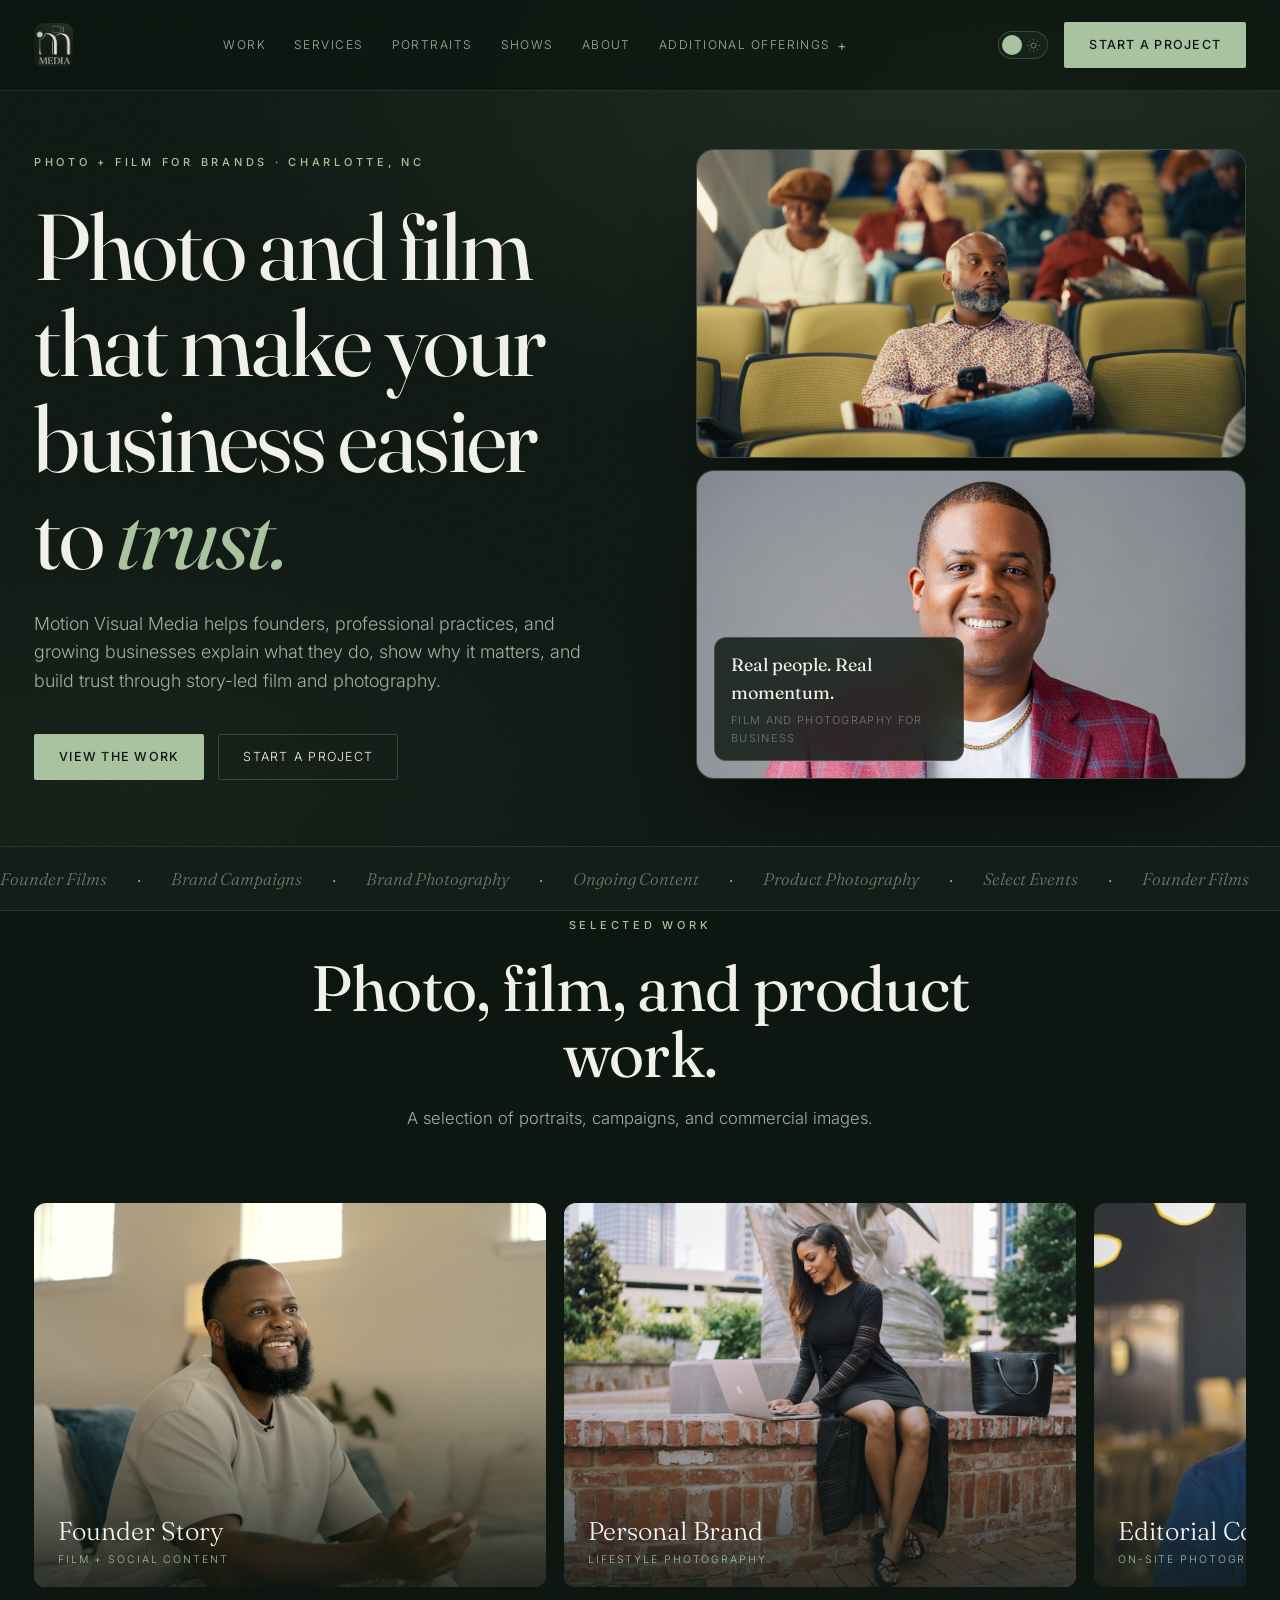
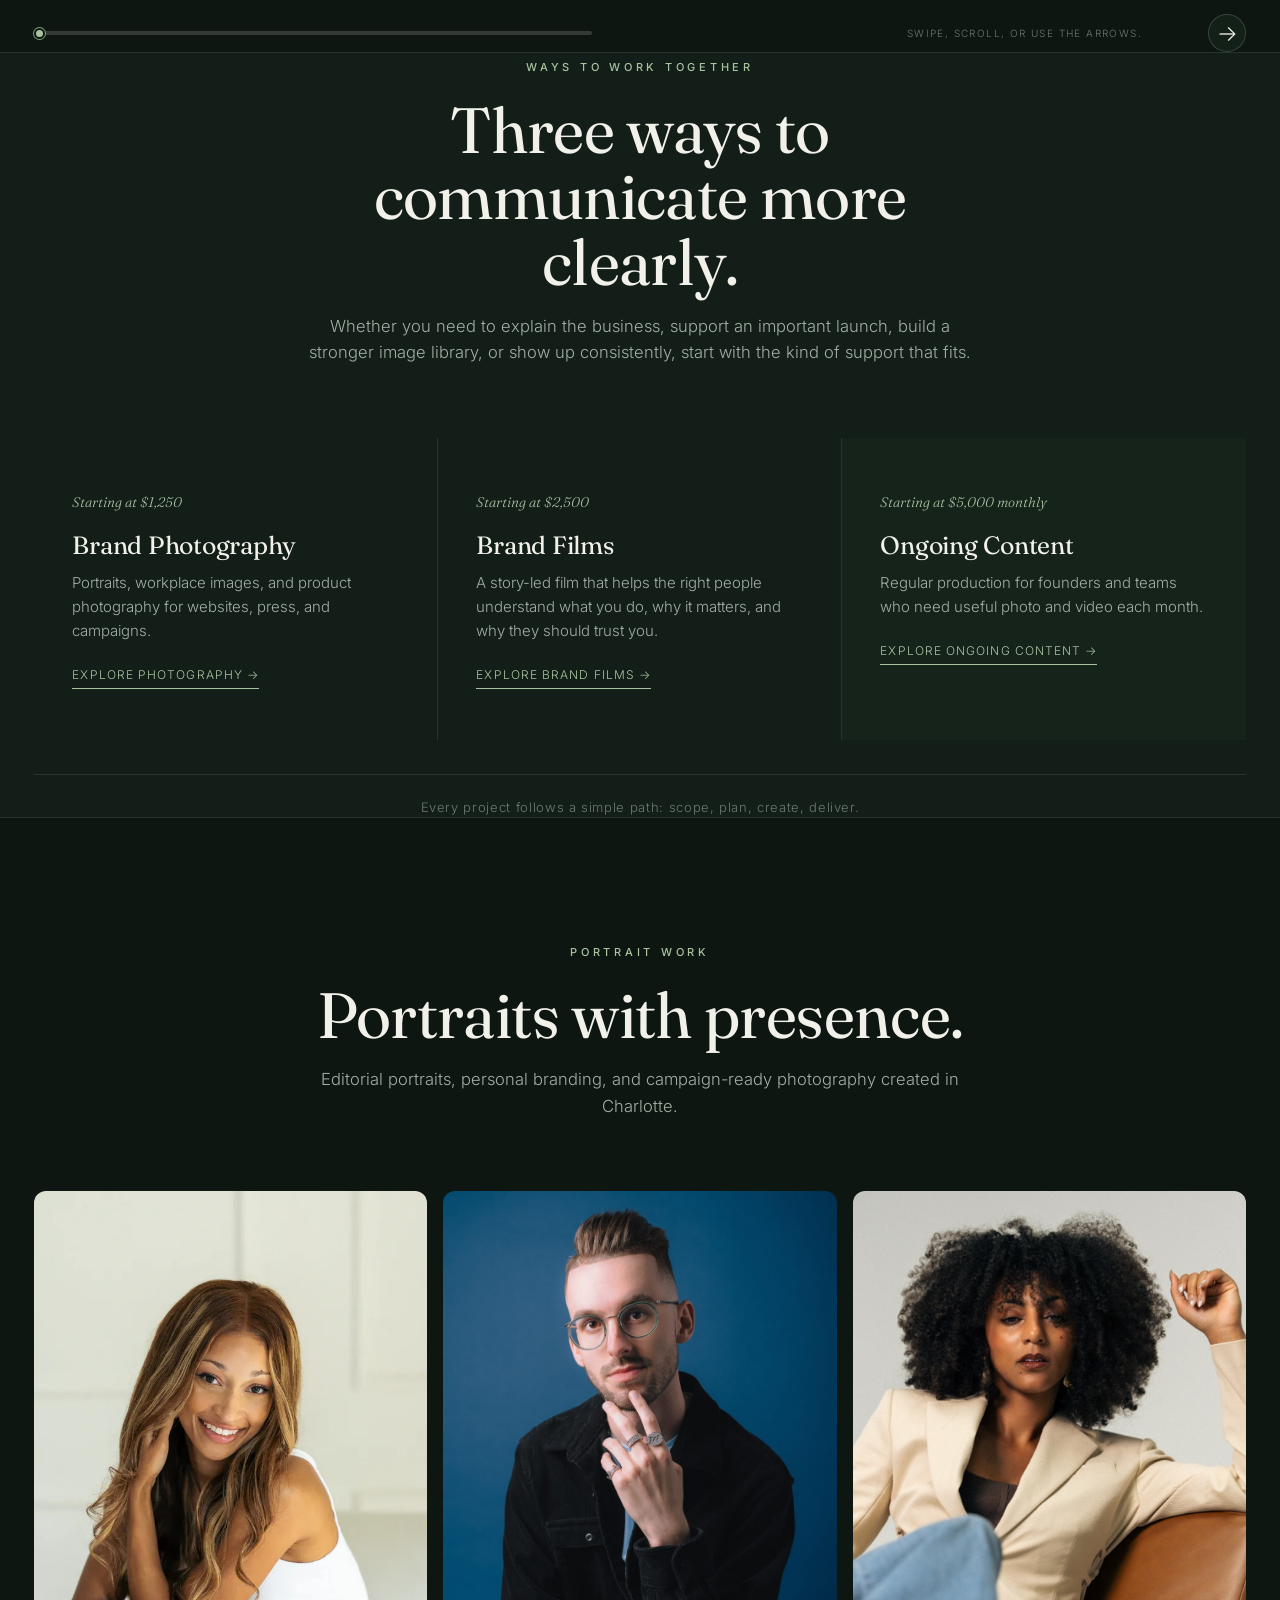
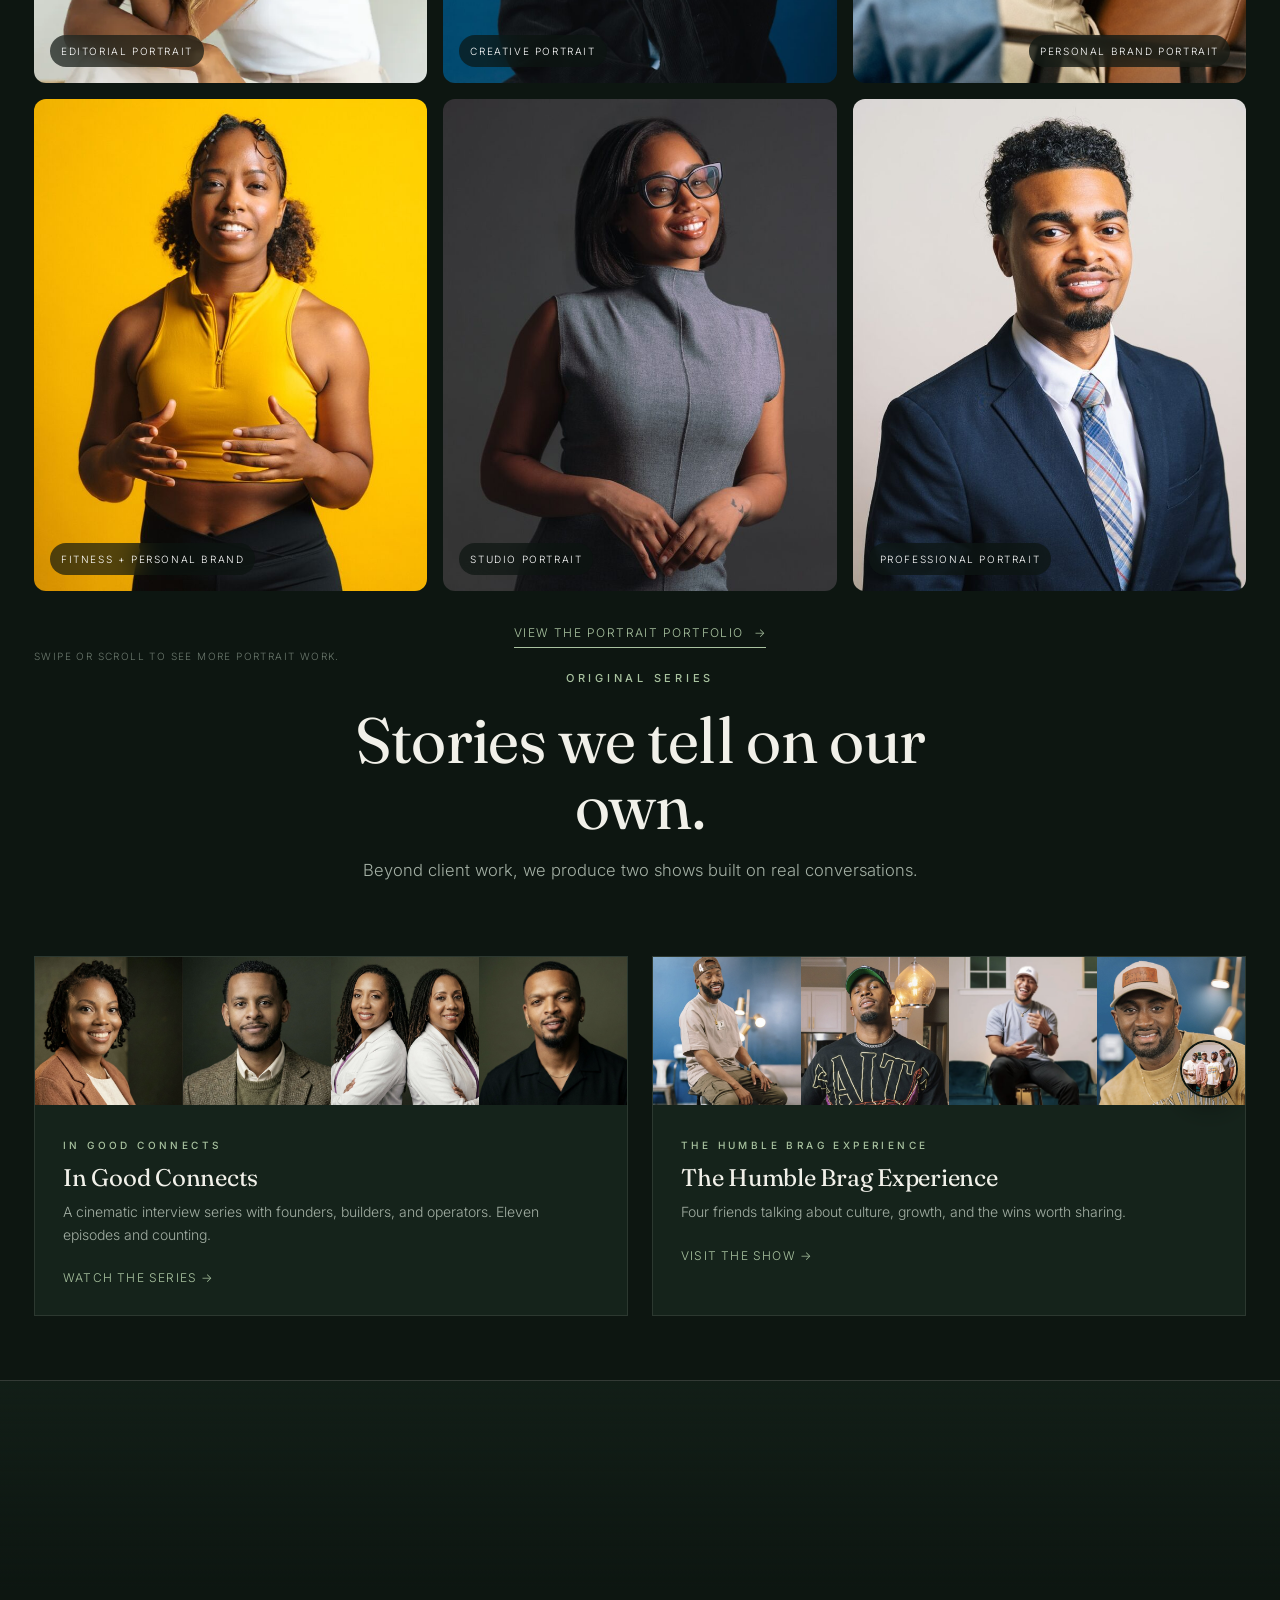
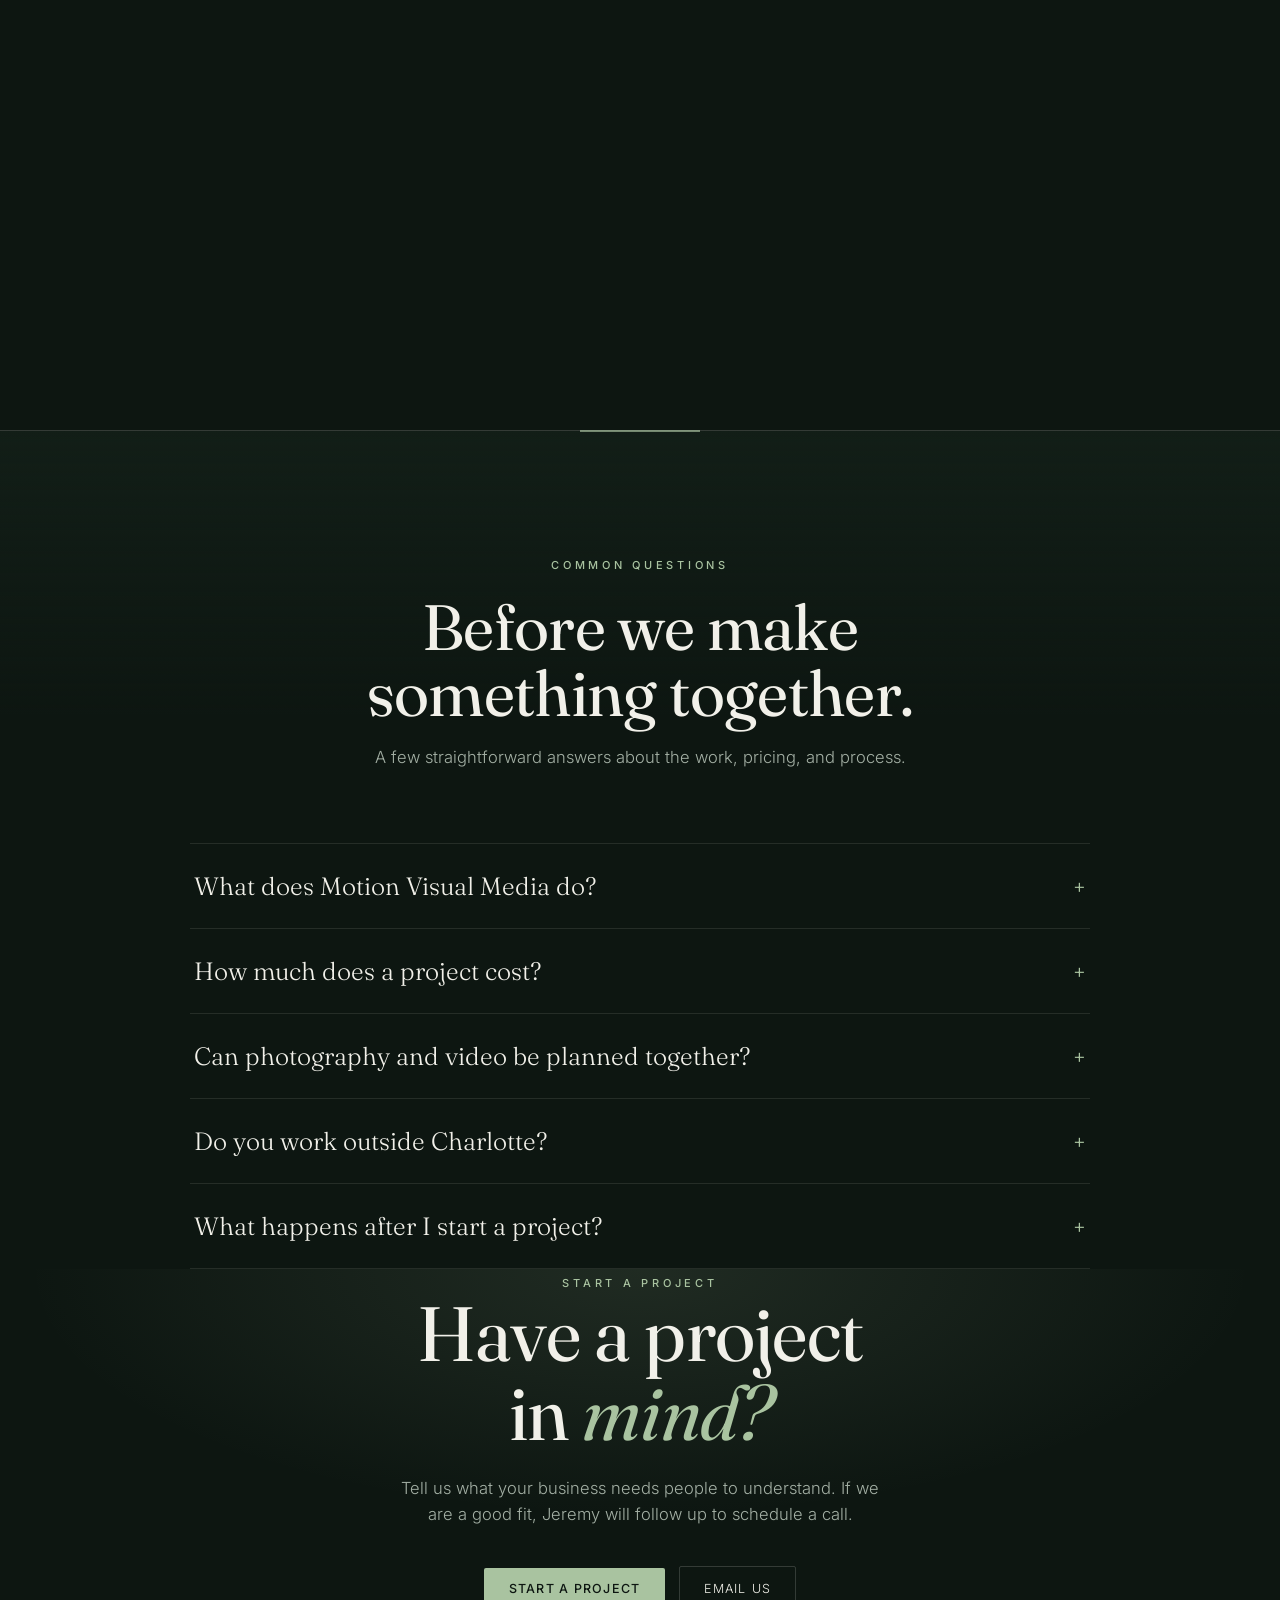
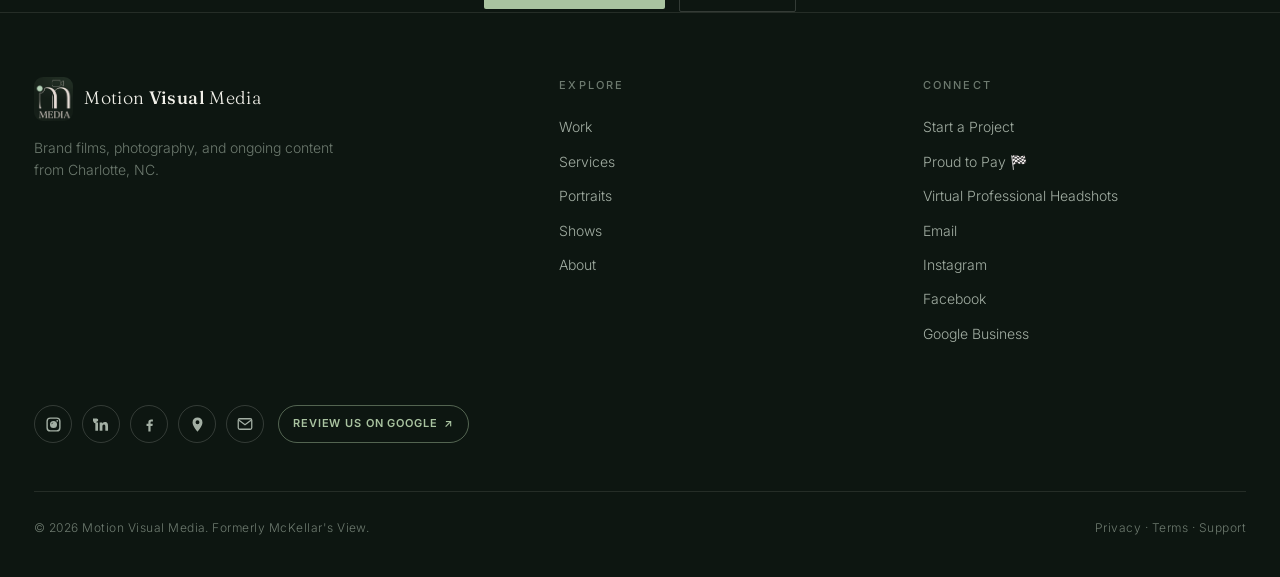
==== index.html @ da0de747 "Center Morgan in homepage portrait" ====
<!DOCTYPE html>
<html lang="en" data-theme="dark">
<head>
<meta charset="UTF-8">
<meta name="viewport" content="width=device-width, initial-scale=1.0, viewport-fit=cover">
<title>Motion Visual Media | Brand Film, Photography and Content</title>
<meta name="description" content="Charlotte brand films, photography, and ongoing content that help businesses explain what they do, build trust, and communicate clearly.">
<link rel="canonical" href="https://motionvisualmedia.com/">
<meta property="og:title" content="Motion Visual Media | Brand Film, Photography and Content">
<meta property="og:description" content="Story-led film and photography that help businesses explain what they do, show why it matters, and build trust.">
<meta property="og:type" content="website">
<meta property="og:url" content="https://motionvisualmedia.com/">
<meta property="og:site_name" content="Motion Visual Media">
<meta property="og:locale" content="en_US">
<meta property="og:image" content="https://motionvisualmedia.com/assets/deangelo_chair.jpg">
<meta property="og:image:width" content="1500">
<meta property="og:image:height" content="843">
<meta property="og:image:alt" content="Film still of a founder seated in an auditorium">
<meta name="twitter:card" content="summary_large_image">
<meta name="twitter:title" content="Motion Visual Media | Brand Film, Photography and Content">
<meta name="twitter:description" content="Story-led film and photography that help businesses explain what they do, show why it matters, and build trust.">
<meta name="twitter:image" content="https://motionvisualmedia.com/assets/deangelo_chair.jpg">
<meta name="twitter:image:alt" content="Film still of a founder seated in an auditorium">
<link rel="icon" href="favicon.ico" sizes="any">
<link rel="icon" type="image/png" sizes="32x32" href="favicon-32x32.png">
<link rel="icon" type="image/png" sizes="16x16" href="favicon-16x16.png">
<link rel="apple-touch-icon" sizes="180x180" href="apple-touch-icon.png">
<link rel="manifest" href="site.webmanifest">
<script type="application/ld+json">
{
  "@context":"https://schema.org",
  "@graph":[
    {"@type":"Organization","@id":"https://motionvisualmedia.com/#organization","name":"Motion Visual Media","alternateName":"McKellar's View","url":"https://motionvisualmedia.com/","logo":"https://motionvisualmedia.com/assets/mvm-logo-wordmark.png","email":"hello@motionvisualmedia.com","sameAs":["https://www.instagram.com/motionvisualmedia/","https://www.linkedin.com/company/motion-visual-media/","https://www.facebook.com/MotionVisualMedia/","https://share.google/OE66E5vl8DPdtf6TE"]},
    {"@type":"LocalBusiness","@id":"https://motionvisualmedia.com/#business","name":"Motion Visual Media","url":"https://motionvisualmedia.com/","image":"https://motionvisualmedia.com/assets/deangelo_chair.jpg","description":"Charlotte-based brand films, commercial photography, executive portraits, and ongoing content that help businesses communicate clearly and build trust.","address":{"@type":"PostalAddress","addressLocality":"Charlotte","addressRegion":"NC","addressCountry":"US"},"areaServed":["Charlotte","North Carolina","United States"],"priceRange":"$$$","parentOrganization":{"@id":"https://motionvisualmedia.com/#organization"}},
    {"@type":"WebSite","@id":"https://motionvisualmedia.com/#website","url":"https://motionvisualmedia.com/","name":"Motion Visual Media","publisher":{"@id":"https://motionvisualmedia.com/#organization"}},
    {"@type":"Person","@id":"https://motionvisualmedia.com/#jeremy","name":"Jeremy McKellar","jobTitle":"Founder and Director","worksFor":{"@id":"https://motionvisualmedia.com/#organization"},"url":"https://motionvisualmedia.com/#about"}
  ]
}
</script>
<link rel="preconnect" href="https://fonts.googleapis.com">
<link rel="preconnect" href="https://fonts.gstatic.com" crossorigin>
<link href="https://fonts.googleapis.com/css2?family=Fraunces:ital,opsz,wght@0,9..144,300;0,9..144,400;0,9..144,500;1,9..144,400&family=Inter:wght@300;400;500;600&display=swap" rel="stylesheet">
<link rel="stylesheet" href="footer-social.css">
<style>
  :root{
    --display:'Fraunces',Georgia,serif;--sans:'Inter',system-ui,sans-serif;
    --maxw:1320px;--ease:cubic-bezier(.2,.7,.2,1);
  }
  /* DARK: deep forest green world */
  [data-theme="dark"]{
    --bg:#0d1611;--bg-soft:#121e17;--panel:#15231b;--panel-2:#1a2c21;
    --ink:#f1f0e9;--ink-mute:#a3afa4;--ink-faint:#6d7a6f;
    --line:rgba(241,240,233,0.10);--line-2:rgba(241,240,233,0.17);
    --accent:#a9c3a0;        /* sage highlight */
    --accent-deep:#7ea173;
    --accent-soft:rgba(169,195,160,0.12);
    --img-fade:linear-gradient(180deg,rgba(13,22,17,0) 42%,rgba(13,22,17,.9));
    --hero-glow:radial-gradient(120% 80% at 78% 10%,rgba(126,161,115,.14),transparent 55%),radial-gradient(90% 70% at 10% 92%,rgba(126,161,115,.06),transparent 50%);
    --shadow:0 40px 90px -40px rgba(0,0,0,.85);--grain-op:.045;--scrim:rgba(13,22,17,.92);
  }
  /* LIGHT: warm bone with forest green */
  [data-theme="light"]{
    --bg:#f4f1e8;--bg-soft:#ece8db;--panel:#f9f6ee;--panel-2:#fffdf6;
    --ink:#16211a;--ink-mute:#4f5b50;--ink-faint:#8a948a;
    --line:rgba(22,33,26,0.12);--line-2:rgba(22,33,26,0.20);
    --accent:#2f5641;        /* deep forest */
    --accent-deep:#1f3d2d;
    --accent-soft:rgba(47,86,65,0.10);
    --img-fade:linear-gradient(180deg,rgba(244,241,232,0) 40%,rgba(244,241,232,.85));
    --hero-glow:radial-gradient(120% 80% at 78% 10%,rgba(47,86,65,.10),transparent 55%),radial-gradient(90% 70% at 10% 92%,rgba(47,86,65,.05),transparent 50%);
    --shadow:0 40px 80px -45px rgba(20,45,30,.4);--grain-op:.03;--scrim:rgba(244,241,232,.94);
  }
  *{margin:0;padding:0;box-sizing:border-box}
  html{scroll-behavior:smooth;scroll-padding-top:88px;-webkit-text-size-adjust:100%}
  section[id],header[id]{scroll-margin-top:88px}
  @media(prefers-reduced-motion:reduce){html{scroll-behavior:auto}*{transition-duration:.01ms!important}.reveal{opacity:1!important;transform:none!important}.scroll-cue{display:none}}
  body{background:var(--bg);color:var(--ink);font-family:var(--sans);font-weight:300;line-height:1.6;-webkit-font-smoothing:antialiased;overflow-x:hidden;transition:background .5s var(--ease),color .5s var(--ease)}
  .scroll-progress{position:fixed;top:0;left:0;width:100%;height:2px;z-index:500;background:var(--accent);transform:scaleX(0);transform-origin:left center;pointer-events:none;will-change:transform}
  ::selection{background:var(--accent);color:var(--bg)}
  a{color:inherit;text-decoration:none}
  img{display:block;max-width:100%}
  .wrap{max-width:var(--maxw);margin:0 auto;padding:0 34px}
  h1,h2,h3{font-family:var(--display);font-weight:400;line-height:1.03;letter-spacing:-0.01em}
  .eyebrow{font-size:11px;letter-spacing:.34em;text-transform:uppercase;color:var(--accent);font-weight:500;font-family:var(--sans)}

  /* NAV */
  nav{position:fixed;top:0;left:0;right:0;z-index:200;display:flex;align-items:center;justify-content:space-between;padding:22px 34px;transition:padding .4s var(--ease),background .4s var(--ease),border-color .4s var(--ease);border-bottom:1px solid var(--line);background:color-mix(in srgb,var(--bg) 74%,transparent);backdrop-filter:blur(18px) saturate(130%);-webkit-backdrop-filter:blur(18px) saturate(130%)}
  nav.scrolled{background:color-mix(in srgb,var(--bg) 88%,transparent);padding:14px 34px;border-bottom-color:var(--line-2)}
  .logo{display:flex;align-items:center;gap:11px;font-family:var(--display);font-size:18px;letter-spacing:.02em;z-index:210}
  .logo b{font-weight:500}.logo .full{white-space:nowrap}
  .logo-img{height:44px;width:auto;border-radius:9px}
  .logo .mark-img{height:44px;width:auto;border-radius:9px;border:0;object-fit:contain;flex-shrink:0}
  .navlinks{display:flex;align-items:center;gap:28px}
  .navlinks>a,.nav-more summary{font-family:var(--sans);font-size:12px;letter-spacing:.12em;text-transform:uppercase;color:var(--ink-mute);transition:.25s;white-space:nowrap}
  .navlinks>a:hover,.nav-more summary:hover{color:var(--ink)}
  .nav-more{position:relative}
  .nav-more summary{list-style:none;cursor:pointer;display:flex;align-items:center;gap:6px}
  .nav-more summary::-webkit-details-marker{display:none}
  .nav-more summary::after{content:"+";font-size:15px;color:var(--accent);line-height:1}
  .nav-more[open] summary::after{content:"−"}
  .nav-dropdown{position:absolute;top:calc(100% + 18px);right:0;min-width:230px;padding:10px;background:color-mix(in srgb,var(--panel) 86%,transparent);border:1px solid var(--line-2);border-radius:12px;box-shadow:var(--shadow);backdrop-filter:blur(22px) saturate(130%);-webkit-backdrop-filter:blur(22px) saturate(130%)}
  .nav-dropdown a{display:block;padding:12px 14px;border-radius:8px;font-size:13px;color:var(--ink-mute);letter-spacing:.03em;text-transform:none}
  .nav-dropdown a:hover{background:var(--accent-soft);color:var(--ink)}
  .nav-right{display:flex;align-items:center;gap:16px;z-index:210}
  .btn{font-family:var(--sans);font-size:12.5px;letter-spacing:.1em;text-transform:uppercase;padding:12px 24px;border-radius:2px;transition:.3s var(--ease);cursor:pointer;border:1px solid transparent;display:inline-block;white-space:nowrap}
  .btn-solid{background:var(--accent);color:var(--bg);font-weight:500}
  .btn-solid:hover{background:var(--accent-deep);color:var(--bg)}
  .btn-ghost{border-color:var(--line-2);color:var(--ink)}
  .btn-ghost:hover{border-color:var(--accent);color:var(--accent)}
  .toggle{width:50px;height:28px;border-radius:30px;border:1px solid var(--line-2);background:var(--panel);position:relative;cursor:pointer;flex-shrink:0;transition:.4s var(--ease)}
  .toggle::after{content:"";position:absolute;top:3px;left:3px;width:20px;height:20px;border-radius:50%;background:var(--accent);transition:.4s var(--ease)}
  [data-theme="light"] .toggle::after{transform:translateX(22px)}
  .toggle svg{position:absolute;top:6px;width:15px;height:15px;stroke:var(--ink-faint);fill:none;stroke-width:1.6}
  .toggle .sun{right:6px}.toggle .moon{left:6px}
  .burger{display:none;flex-direction:column;justify-content:center;gap:5px;width:44px;height:44px;border:1px solid var(--line-2);border-radius:50%;background:transparent;cursor:pointer;z-index:210;flex-shrink:0}
  .burger span{display:block;width:16px;height:1.5px;background:var(--ink);margin:0 auto;transition:.35s var(--ease)}
  body.menu-open .burger span:nth-child(1){transform:translateY(6.5px) rotate(45deg)}
  body.menu-open .burger span:nth-child(2){opacity:0}
  body.menu-open .burger span:nth-child(3){transform:translateY(-6.5px) rotate(-45deg)}
  .mobile-menu{position:fixed;inset:0;z-index:190;background:var(--scrim);backdrop-filter:blur(20px);display:flex;flex-direction:column;justify-content:center;padding:0 40px;opacity:0;visibility:hidden;transition:.45s var(--ease)}
  body.menu-open .mobile-menu{opacity:1;visibility:visible}
  .mobile-menu>a{font-family:var(--display);font-size:36px;color:var(--ink);padding:12px 0;border-bottom:1px solid var(--line);transition:transform .4s var(--ease),opacity .4s var(--ease),color .25s;transform:translateX(-20px);opacity:0}
  body.menu-open .mobile-menu>a{transform:none;opacity:1}
  body.menu-open .mobile-menu>a:nth-child(1){transition-delay:.08s}
  body.menu-open .mobile-menu>a:nth-child(2){transition-delay:.14s}
  body.menu-open .mobile-menu>a:nth-child(3){transition-delay:.20s}
  body.menu-open .mobile-menu>a:nth-child(4){transition-delay:.26s}
  body.menu-open .mobile-menu>a:nth-child(5){transition-delay:.32s}
  .mobile-menu>a em{font-style:italic;color:var(--accent);font-size:15px;font-family:var(--sans);margin-left:10px}
  .mm-services{border-bottom:1px solid var(--line)}.mm-services-trigger{display:flex;align-items:center;justify-content:space-between}.mm-services-trigger a{flex:1}.mm-services-toggle{width:38px;height:38px;border:1px solid var(--line-2);border-radius:50%;background:transparent;color:var(--accent);font:300 25px/1 var(--sans);cursor:pointer;transition:transform .25s}.mm-services.open .mm-services-toggle{transform:rotate(45deg)}.mm-service-links{display:grid;grid-template-rows:0fr;transition:grid-template-rows .3s}.mm-service-links>div{overflow:hidden}.mm-services.open .mm-service-links{grid-template-rows:1fr}.mm-service-links a{display:block;padding:10px 0 10px 18px;border-top:1px solid var(--line);font-size:16px;color:var(--ink-mute);font-family:var(--sans)}
  .mm-additional{margin-top:18px;padding:14px 16px;border:1px solid var(--line-2);border-radius:14px;background:color-mix(in srgb,var(--panel) 72%,transparent);backdrop-filter:blur(18px);-webkit-backdrop-filter:blur(18px)}
  .mm-additional .eyebrow{display:block;margin-bottom:5px}
  .mm-additional a{display:block;padding:8px 0;font-size:16px;color:var(--ink);border-bottom:1px solid var(--line)}
  .mm-additional a:last-child{border-bottom:0}
  .mm-foot{position:absolute;bottom:48px;left:40px;right:40px}
  .mm-foot .eyebrow{display:block;margin-bottom:8px}
  .mm-foot a{font-family:var(--sans);font-size:15px;color:var(--ink-mute);border:none;padding:0}

  /* HERO */
  header{min-height:94svh;position:relative;display:flex;align-items:center;overflow:hidden;padding:128px 0 46px}
  .hero-bg{position:absolute;inset:0;z-index:0;background:var(--hero-glow),var(--bg)}
  .hero-grain{position:absolute;inset:0;z-index:1;opacity:var(--grain-op);pointer-events:none;background-image:url("data:image/svg+xml,%3Csvg xmlns='http://www.w3.org/2000/svg' width='120' height='120'%3E%3Cfilter id='n'%3E%3CfeTurbulence type='fractalNoise' baseFrequency='0.85' numOctaves='3'/%3E%3C/filter%3E%3Crect width='100%25' height='100%25' filter='url(%23n)'/%3E%3C/svg%3E")}
  .hero-inner{position:relative;z-index:2;width:100%}
  .hero-layout{display:grid;grid-template-columns:1.02fr .98fr;gap:clamp(44px,7vw,100px);align-items:center}
  .hero-copy{max-width:710px}
  .hero h1{font-size:clamp(54px,7.3vw,108px);margin:25px 0 26px;letter-spacing:-0.025em}
  .hero h1 em{font-style:italic;color:var(--accent)}
  .hero .lead{font-size:clamp(16px,1.4vw,19px);color:var(--ink-mute);max-width:52ch;margin:0 0 38px}
  .hero-cta{display:flex;gap:14px;align-items:center;flex-wrap:wrap;justify-content:flex-start}
  .hero-proof{display:grid;grid-template-columns:1fr;gap:12px;position:relative;min-height:0}
  .hero-shot{position:relative;overflow:hidden;border:1px solid var(--line-2);border-radius:18px;background:var(--panel);box-shadow:var(--shadow)}
  .hero-shot:first-child,.hero-shot-secondary{aspect-ratio:16/9;width:100%}
  .hero-shot img{width:100%;height:100%;object-fit:cover}
  .hero-shot:first-child img{object-position:center center}
  /* On desktop, lift Sam's portrait just enough to keep the caption clear of his face. Mobile keeps its portrait framing below. */
  .hero-shot-secondary img{object-position:center 12%;transform:none}
  .hero-proof-note{position:absolute;left:18px;bottom:18px;z-index:3;background:color-mix(in srgb,var(--bg) 82%,transparent);border:1px solid var(--line-2);border-radius:12px;padding:13px 16px;max-width:250px;backdrop-filter:blur(18px);-webkit-backdrop-filter:blur(18px)}
  .hero-proof-note strong{display:block;font-family:var(--display);font-size:18px;font-weight:400;color:var(--ink)}
  .hero-proof-note span{display:block;color:var(--ink-faint);font-size:11px;letter-spacing:.12em;text-transform:uppercase;margin-top:4px}
  .scroll-cue{position:absolute;bottom:26px;left:50%;transform:translateX(-50%);z-index:3;display:flex;flex-direction:column;align-items:center;gap:8px;color:var(--ink-faint);font-size:10px;letter-spacing:.2em;text-transform:uppercase}
  .scroll-cue .ln{width:1px;height:38px;background:linear-gradient(var(--accent),transparent);animation:cue 2s var(--ease) infinite}
  @keyframes cue{0%{transform:scaleY(0);transform-origin:top}40%{transform:scaleY(1);transform-origin:top}60%{transform:scaleY(1);transform-origin:bottom}100%{transform:scaleY(0);transform-origin:bottom}}

  /* FULL-BLEED FEATURE REEL */

  /* MARQUEE */
  .marquee{border-top:1px solid var(--line);border-bottom:1px solid var(--line);padding:18px 0;overflow:hidden;background:var(--bg-soft)}
  .marquee-track{display:flex;width:max-content;white-space:nowrap;animation:marqueeMove 28s linear infinite;will-change:transform;transform:translate3d(0,0,0)}
  .marquee-group{display:flex;flex-shrink:0}
  .marquee-track span{font-family:var(--display);font-size:17px;color:var(--ink-faint);font-style:italic;display:flex;align-items:center;flex-shrink:0}
  .marquee-track span::after{content:"·";margin:0 30px;color:var(--accent);font-style:normal}
  @keyframes marqueeMove{to{transform:translate3d(-50%,0,0)}}
  @media(prefers-reduced-motion:reduce){.marquee-track{animation-duration:60s!important}}

  section{padding:clamp(88px,12vw,140px) 0}
  .sec-head{max-width:680px;margin:0 auto clamp(48px,6vw,72px);text-align:center}
  .sec-head h2{font-size:clamp(34px,5vw,64px);margin:18px 0 18px}
  .sec-head p{color:var(--ink-mute);font-size:clamp(15px,1.3vw,17px)}

  /* WORK */
  .work-rail{display:grid;grid-auto-flow:column;grid-auto-columns:clamp(320px,40vw,520px);gap:18px;overflow-x:auto;scroll-snap-type:x mandatory;scroll-padding:0 1px 0 1px;padding-bottom:12px;overscroll-behavior-inline:contain;scrollbar-width:none}
  .work-rail::-webkit-scrollbar{display:none}
  .work-rail::-webkit-scrollbar,.svc-grid::-webkit-scrollbar,.portrait-work-grid::-webkit-scrollbar{height:3px}
  .work-rail::-webkit-scrollbar-track,.svc-grid::-webkit-scrollbar-track,.portrait-work-grid::-webkit-scrollbar-track{background:transparent}
  .work-rail::-webkit-scrollbar-thumb,.svc-grid::-webkit-scrollbar-thumb,.portrait-work-grid::-webkit-scrollbar-thumb{background:var(--accent-deep);border-radius:999px}
  .work{position:relative;overflow:hidden;background:var(--panel-2);aspect-ratio:4/3;scroll-snap-align:start;scroll-snap-stop:always;border-radius:12px}
  .work img{width:100%;height:100%;object-fit:cover;transition:transform 1s var(--ease)}
  .work.product img{object-fit:contain;background:#f2f1ee;padding:8px}
  .work.editorial img{object-fit:cover;object-position:center 32%;background:transparent}
  .work:hover img{transform:scale(1.03)}
  .work.product:hover img{transform:scale(1.015)}
  .work::after{content:"";position:absolute;inset:0;background:var(--img-fade);opacity:.86;transition:.4s;pointer-events:none}
  .work.product::after{background:linear-gradient(180deg,transparent 55%,rgba(13,22,17,.86))}
  .work-cap{position:absolute;left:24px;bottom:22px;z-index:2;transition:.4s var(--ease);transform:translateY(4px);opacity:.96}
  .work:hover .work-cap{transform:translateY(0);opacity:1}
  .work-cap .t{font-family:var(--display);font-size:clamp(20px,2vw,28px);line-height:1.08;color:#fff}
  [data-theme="light"] .work-cap .t{color:#fff}
  .work-cap .s{font-size:10.5px;letter-spacing:.18em;text-transform:uppercase;color:var(--accent);margin-top:7px}
  .rail-controls{display:grid;grid-template-columns:minmax(180px,46%) 1fr;align-items:center;gap:18px;margin-top:15px}
  .rail-slider{appearance:none;-webkit-appearance:none;width:100%;height:4px;border-radius:999px;background:linear-gradient(90deg,var(--accent-deep) var(--rail-progress,0%),var(--line-2) var(--rail-progress,0%));cursor:pointer;outline-offset:6px}
  .rail-slider::-webkit-slider-thumb{-webkit-appearance:none;appearance:none;width:11px;height:11px;border:2px solid var(--bg);border-radius:50%;background:var(--accent);box-shadow:0 0 0 1px var(--accent-deep);cursor:grab}
  .rail-slider::-moz-range-thumb{width:9px;height:9px;border:2px solid var(--bg);border-radius:50%;background:var(--accent);box-shadow:0 0 0 1px var(--accent-deep);cursor:grab}
  .rail-actions{display:flex;justify-content:flex-end;align-items:center;gap:9px}
  .rail-hint{margin:0 10px 0 0;color:var(--ink-faint);font-size:10px;letter-spacing:.14em;text-transform:uppercase}
  .rail-arrow{width:38px;height:38px;display:grid;place-items:center;border:1px solid var(--line-2);border-radius:50%;background:color-mix(in srgb,var(--panel) 84%,transparent);color:var(--ink);font:inherit;font-size:22px;line-height:1;cursor:pointer;transition:opacity .25s var(--ease),transform .25s var(--ease),border-color .25s var(--ease),background .25s var(--ease)}
  .rail-arrow:hover:not(:disabled),.rail-arrow:focus-visible:not(:disabled){background:var(--accent);color:var(--bg);border-color:var(--accent);transform:translateY(-2px)}
  .rail-arrow:disabled{opacity:0;pointer-events:none;transform:scale(.8)}

  /* SERVICES */
  .svc-wrap{background:var(--bg-soft);border-top:1px solid var(--line);border-bottom:1px solid var(--line)}
  .svc-grid{display:grid;grid-template-columns:repeat(3,1fr)}
  .svc{padding:clamp(36px,4vw,56px) clamp(26px,3vw,42px);border-right:1px solid var(--line);transition:.4s}
  .svc:last-child{border-right:none}
  .svc:hover{background:var(--panel)}
  .svc .num{font-family:var(--display);font-size:14px;color:var(--accent);font-style:italic}
  .svc h3{font-size:25px;margin:18px 0 13px}
  .svc p{color:var(--ink-mute);font-size:15px}
  .svc .offer-link{display:inline-flex;margin-top:22px;font-size:12px;letter-spacing:.09em;text-transform:uppercase;color:var(--accent);border-bottom:1px solid var(--accent);padding-bottom:3px}
  .svc.featured{background:var(--panel)}
  .simple-process{border-top:1px solid var(--line);margin-top:34px;padding-top:22px;color:var(--ink-faint);font-size:13px;letter-spacing:.05em;text-align:center}

  /* PORTRAIT WORK */
  .portrait-work-section{padding-top:clamp(84px,10vw,120px)}
  .portrait-work-grid{display:grid;grid-template-columns:repeat(3,1fr);gap:16px}
  .portrait-work-card{position:relative;overflow:hidden;border:0;border-radius:12px;background:transparent;box-shadow:none}
  .portrait-work-card,.portrait-work-card.wide{grid-column:auto;aspect-ratio:4/5}
  .portrait-work-card img{width:100%;height:100%;object-fit:cover;object-position:center top;transition:transform .8s var(--ease)}
  .portrait-work-card.morgan-brand-card img{object-position:70% center}
  .portrait-work-card.morgan-brand-card .portrait-label{left:auto;right:16px}
  .portrait-work-card:hover img{transform:scale(1.025)}
  .portrait-work-card .portrait-label{position:absolute;left:16px;bottom:16px;padding:8px 11px;border:0;border-radius:999px;background:rgba(13,22,17,.68);backdrop-filter:blur(14px);-webkit-backdrop-filter:blur(14px);font-size:10px;letter-spacing:.16em;text-transform:uppercase;color:#fff}
  .portrait-work-cta{display:flex;justify-content:center;margin-top:32px}
  .portrait-work-cta a{display:inline-flex;align-items:center;gap:10px;padding-bottom:5px;border-bottom:1px solid var(--accent);color:var(--accent);font-size:12px;letter-spacing:.12em;text-transform:uppercase}

  /* SHOWS */
  .shows-grid{display:grid;grid-template-columns:1fr 1fr;gap:24px}
  .show{position:relative;overflow:hidden;border:1px solid var(--line);background:var(--panel)}
  .show-imgs{display:grid;grid-template-columns:1fr 1fr;gap:0}
  .show-imgs.four{grid-template-columns:repeat(4,1fr)}
  .show-imgs.two{grid-template-columns:1fr 1fr}
  .show-imgs.two img{aspect-ratio:4/5}
  .show-imgs img{width:100%;aspect-ratio:1/1;object-fit:cover;object-position:center 28%;filter:saturate(.92)}
  .show-imgs.four.igc img{aspect-ratio:1/1;object-position:center center}
  .show-imgs.four.hbe img{aspect-ratio:1/1;object-position:center center}
  .show-imgs.hbe{position:relative}
  .show-imgs .group-bubble{position:absolute;right:7px;bottom:7px;width:58px!important;height:58px!important;border-radius:50%;object-fit:cover;border:2px solid var(--bg);box-shadow:0 8px 28px rgba(0,0,0,.4);z-index:3;aspect-ratio:1/1!important}
  @media(max-width:760px){.show-imgs .group-bubble{width:44px!important;height:44px!important;right:5px;bottom:5px;border-width:2px}}
  .show-body{padding:26px 28px}
  .show-body .eyebrow{font-size:10px}
  .show-body h3{font-size:24px;margin:10px 0 10px}
  .show-body p{color:var(--ink-mute);font-size:14px;margin-bottom:18px}
  .show-body .lk{font-family:var(--sans);font-size:12px;letter-spacing:.1em;text-transform:uppercase;color:var(--accent);display:inline-flex;align-items:center;gap:7px;transition:.25s}
  .show-body .lk:hover{gap:11px}

  /* ABOUT */
  .about-section{position:relative;margin-top:clamp(28px,5vw,72px);border-top:1px solid var(--line-2);background:linear-gradient(180deg,var(--bg-soft),transparent 34%)}
  .about-grid{display:grid;grid-template-columns:.85fr 1.15fr;gap:64px;align-items:center}
  .faq-section{position:relative;margin-top:clamp(18px,3vw,40px);padding-top:clamp(88px,10vw,120px);border-top:1px solid var(--line-2);background:linear-gradient(180deg,var(--bg-soft),transparent 34%)}
  .faq-section::before{content:"";position:absolute;top:-1px;left:50%;width:min(120px,28vw);height:2px;transform:translateX(-50%);background:var(--accent);opacity:.65}
  .faq-grid{max-width:900px;margin:0 auto;border-top:1px solid var(--line)}
  .faq{border-bottom:1px solid var(--line)}
  .faq summary{cursor:pointer;list-style:none;padding:22px 4px;font-family:var(--display);font-size:clamp(19px,2vw,25px);display:flex;justify-content:space-between;gap:24px;align-items:center}
  .faq summary::-webkit-details-marker{display:none}.faq summary::after{content:'+';font-family:var(--sans);font-size:20px;color:var(--accent)}.faq[open] summary::after{content:'×'}.faq p{color:var(--ink-mute);font-size:15px;padding:0 36px 24px 4px}
  .about-img{aspect-ratio:4/5;overflow:hidden;border:1px solid var(--line);position:relative}
  .about-img img{width:100%;height:100%;object-fit:cover;filter:saturate(.93)}
  .about-grid h2{font-size:clamp(32px,4vw,54px);margin:18px 0 22px}
  .about-grid p{color:var(--ink-mute);font-size:16px;margin-bottom:18px}
  .sig{font-family:var(--display);font-style:italic;font-size:23px;color:var(--ink);margin-top:18px}
  .sig small{display:block;font-family:var(--sans);font-style:normal;font-size:12px;letter-spacing:.16em;text-transform:uppercase;color:var(--ink-faint);margin-top:6px}

  /* CTA */
  .cta{position:relative;text-align:center;overflow:hidden}
  .cta-bg{position:absolute;inset:0;z-index:0;pointer-events:none;background:radial-gradient(80% 120% at 50% 0%,var(--accent-soft),transparent 60%)}
  .cta-inner{position:relative;z-index:1}
  .cta h2{font-size:clamp(38px,6vw,86px);margin-bottom:22px}
  .cta h2 em{font-style:italic;color:var(--accent)}
  .cta p{color:var(--ink-mute);max-width:50ch;margin:0 auto 38px;font-size:clamp(15px,1.3vw,17px)}

  footer{border-top:1px solid var(--line);padding:64px 0 40px}
  .foot-grid{display:grid;grid-template-columns:1.5fr 1fr 1fr;gap:40px;margin-bottom:48px}
  footer .logo{margin-bottom:16px}
  .foot-grid p{color:var(--ink-faint);font-size:14px;max-width:34ch}
  .foot-col h4{font-size:11px;letter-spacing:.2em;text-transform:uppercase;color:var(--ink-faint);margin-bottom:16px;font-family:var(--sans);font-weight:500}
  .foot-toggle{display:none;width:100%;border:0;background:transparent;text-align:left;color:var(--ink-faint);font:500 11px var(--sans);letter-spacing:.2em;text-transform:uppercase;margin-bottom:16px;cursor:default}
  .foot-toggle span{display:none}
  .foot-col a{display:block;color:var(--ink-mute);font-size:14px;padding:6px 0;transition:.25s}
  .foot-col a:hover{color:var(--accent)}
  .social-links{display:flex;align-items:center;flex-wrap:wrap;gap:10px;margin-top:14px}
  .social-link{display:inline-flex!important;align-items:center;justify-content:center;width:38px;height:38px;padding:0!important;border:1px solid var(--line-2);border-radius:50%;color:var(--ink-mute)!important;transition:.25s var(--ease)}
  .social-link:hover{color:var(--accent)!important;border-color:var(--accent);transform:translateY(-2px)}
  .social-link svg{width:17px;height:17px;fill:currentColor}
  .social-link.email svg{width:18px;height:18px;fill:none;stroke:currentColor;stroke-width:1.7}
  .foot-bottom{display:flex;justify-content:space-between;align-items:center;border-top:1px solid var(--line);padding-top:26px;flex-wrap:wrap;gap:14px}
  .foot-bottom small{font-size:12px;color:var(--ink-faint);letter-spacing:.04em}

  .reveal{opacity:0;transform:translateY(28px);transition:.9s var(--ease)}
  .reveal.in{opacity:1;transform:none}

  /* MODAL */
  .modal{position:fixed;inset:0;z-index:300;display:flex;align-items:center;justify-content:center;padding:24px;opacity:0;visibility:hidden;transition:.4s var(--ease)}
  .modal.open{opacity:1;visibility:visible}
  .modal-scrim{position:absolute;inset:0;background:rgba(0,0,0,.62);backdrop-filter:blur(6px)}
  [data-theme="light"] .modal-scrim{background:rgba(20,30,18,.45)}
  .modal-card{position:relative;z-index:2;width:100%;max-width:720px;max-height:90vh;overflow-y:auto;background:var(--bg);border:1px solid var(--line-2);border-radius:6px;padding:40px;box-shadow:var(--shadow);transform:translateY(20px) scale(.98);transition:.45s var(--ease)}
  .modal.open .modal-card{transform:none}
  .modal-close{position:absolute;top:14px;right:16px;width:44px;height:44px;border-radius:50%;border:1px solid var(--line-2);background:transparent;color:var(--ink-mute);font-size:22px;line-height:1;cursor:pointer;transition:.25s;z-index:3}
  .modal-close:hover{border-color:var(--accent);color:var(--accent)}
  .modal-head{margin-bottom:24px}
  .modal-head h3{font-size:clamp(24px,3vw,32px);margin:12px 0 10px}
  .modal-head p{color:var(--ink-mute);font-size:14.5px;max-width:48ch}
  /* SESSION INQUIRY */
  .session-summary{display:flex;flex-wrap:wrap;gap:8px;margin:14px 0 12px}
  .session-summary span{font-family:var(--sans);font-size:12px;letter-spacing:.08em;text-transform:uppercase;color:var(--accent);border:1px solid var(--line-2);border-radius:30px;padding:6px 14px;white-space:nowrap}
  .theme-pills{display:flex;flex-wrap:wrap;gap:10px;margin-top:8px}
  .pill{position:relative;display:inline-block}
  .pill input{position:absolute;opacity:0;pointer-events:none;width:1px;height:1px}
  .pill span{display:inline-block;font-family:var(--sans);font-size:13.5px;color:var(--ink-mute);border:1px solid var(--line-2);border-radius:30px;padding:11px 18px;cursor:pointer;transition:.25s var(--ease)}
  .pill:hover span{border-color:var(--accent);color:var(--ink)}
  .pill input:checked+span{background:var(--accent);border-color:var(--accent);color:var(--bg);font-weight:500}
  .pill input:focus-visible+span{outline:2px solid var(--accent);outline-offset:2px}
  .fld .opt{font-style:italic;color:var(--ink-faint);text-transform:none;letter-spacing:0}
  .intake{text-align:left}
  .intake-grid{display:grid;grid-template-columns:1fr 1fr;gap:16px}
  .fld{display:flex;flex-direction:column;gap:7px}
  .fld.full{grid-column:1 / -1}
  .fld span{font-size:11px;letter-spacing:.14em;text-transform:uppercase;color:var(--ink-faint);font-weight:500}
  .fld input,.fld select,.fld textarea{background:var(--panel);border:1px solid var(--line-2);border-radius:4px;padding:13px 15px;color:var(--ink);font-family:var(--sans);font-size:15px;font-weight:300;transition:border-color .25s,background .25s;width:100%}
  .fld textarea{resize:vertical;line-height:1.55}
  .fld input::placeholder,.fld textarea::placeholder{color:var(--ink-faint);opacity:.7}
  .fld input:focus,.fld select:focus,.fld textarea:focus{outline:none;border-color:var(--accent);background:var(--panel-2)}
  .fld select{appearance:none;cursor:pointer;background-image:url("data:image/svg+xml,%3Csvg xmlns='http://www.w3.org/2000/svg' width='12' height='8' viewBox='0 0 12 8'%3E%3Cpath d='M1 1l5 5 5-5' stroke='%23999' fill='none' stroke-width='1.5'/%3E%3C/svg%3E");background-repeat:no-repeat;background-position:right 15px center;padding-right:38px}
  .intake-foot{margin-top:22px;display:flex;align-items:center;justify-content:space-between;gap:20px;flex-wrap:wrap}
  .fineprint{font-size:12px;color:var(--ink-faint);max-width:42ch;line-height:1.5;margin:0}
  .intake-foot .btn{cursor:pointer;border:none;flex-shrink:0}

  @media(max-width:1000px){
    .navlinks{display:none}.burger{display:flex}.nav-cta-desktop{display:none}
    .hero-layout{grid-template-columns:1fr;gap:44px}.hero-copy{max-width:760px}.hero-proof{max-width:760px;min-height:0}
    .shows-grid{grid-template-columns:1fr}
    .about-grid{grid-template-columns:1fr;gap:40px}
  }
  @media(max-width:760px){
    html{scroll-padding-top:76px}section[id],header[id]{scroll-margin-top:76px}
    .wrap{padding:0 20px}nav{padding:14px 20px}nav.scrolled{padding:11px 20px}.logo .full{display:none}
    header{padding:104px 0 28px;min-height:auto}
    .hero h1{font-size:clamp(47px,14vw,72px);margin:22px 0 22px}
    .hero .lead{margin-bottom:30px}
    .hero-layout{gap:30px}.hero-proof{min-height:0;gap:8px}.hero-shot{border-radius:14px}.hero-shot-secondary{aspect-ratio:2/3}.hero-shot-secondary img{object-position:center top}.hero-proof-note{left:10px;bottom:10px;max-width:205px;padding:10px 12px}.hero-proof-note strong{font-size:15px}.hero-proof-note span{font-size:9px}
    section{padding:68px 0}.sec-head{margin-bottom:38px}.portrait-work-section{padding-top:64px}.about-section{margin-top:28px;padding-top:72px;background:linear-gradient(180deg,var(--bg-soft),transparent 30%)}.faq-section{margin-top:20px;padding-top:78px}
    .work-rail{grid-auto-columns:calc(100vw - 54px);gap:12px;margin:0 -20px;padding:0 20px 14px;scroll-padding-left:20px}
    .rail-controls{grid-template-columns:1fr auto;gap:12px;margin-top:12px}.rail-hint{display:none}.rail-arrow{width:36px;height:36px}
    .svc-grid{grid-template-columns:none;grid-auto-flow:column;grid-auto-columns:calc(100vw - 54px);gap:12px;overflow-x:auto;scroll-snap-type:x mandatory;scroll-padding-left:20px;overscroll-behavior-inline:contain;margin:0 -20px;padding:0 20px 14px}
    .svc{scroll-snap-align:start;scroll-snap-stop:always;border:1px solid var(--line);border-radius:14px;background:color-mix(in srgb,var(--panel) 74%,transparent);backdrop-filter:blur(14px);-webkit-backdrop-filter:blur(14px)}.svc:last-child{border:1px solid var(--line)}
    .portrait-work-grid{display:flex;align-items:flex-start;gap:12px;overflow-x:auto;scroll-snap-type:x mandatory;scroll-padding-left:20px;overscroll-behavior-inline:contain;margin:0 -20px;padding:0 20px 10px}
    .portrait-work-card,.portrait-work-card.wide{grid-column:auto;flex:0 0 calc(100vw - 54px);height:auto;aspect-ratio:4/5;scroll-snap-align:start;scroll-snap-stop:always}
    .portrait-work-card img{position:relative;width:100%;height:100%;max-height:none;object-fit:cover;object-position:center top;background:transparent}
    .foot-grid{grid-template-columns:1fr;gap:18px;margin-bottom:30px}
    footer{padding:48px 0 30px}.foot-col{border-top:1px solid var(--line);padding-top:14px}.foot-col h4{display:none}.foot-toggle{display:flex;align-items:center;justify-content:space-between;margin:0;color:var(--ink-mute);cursor:pointer;padding:5px 0}.foot-toggle span{display:block;font-size:18px;color:var(--accent);transition:transform .25s var(--ease)}.foot-links{display:grid;grid-template-rows:0fr;transition:grid-template-rows .3s var(--ease)}.foot-links>div{overflow:hidden}.foot-col.open .foot-links{grid-template-rows:1fr}.foot-col.open .foot-toggle span{transform:rotate(45deg)}
    .hero-cta .btn{flex:1;text-align:center}.scroll-cue{display:none}
    .mobile-menu{padding:88px 26px 26px;justify-content:flex-start;overflow-y:auto}.mobile-menu>a{font-size:27px;padding:9px 0}.mm-foot{position:static;margin-top:18px;padding-bottom:20px}
    .intake-grid{grid-template-columns:1fr}.intake-foot{flex-direction:column;align-items:stretch}.intake-foot .btn{width:100%}
    /* Bottom sheet: scrim stays tappable above the card; close is pinned to the viewport so it can't scroll away */
    .modal{padding:0;align-items:flex-end}
    .modal-card{max-width:100%;height:auto;max-height:90vh;border-radius:16px 16px 0 0;padding:60px 22px 32px;transform:none!important}
    .modal .modal-close{position:fixed;top:calc(14px + env(safe-area-inset-top,0px));right:14px;background:var(--panel);z-index:6}
    .show-body{padding:22px}
  }
</style>
</head>
<body>

<div class="scroll-progress" id="scrollProgress" aria-hidden="true"></div>

<nav id="nav">
  <a href="#top" class="logo"><img src="assets/mvm-logo-wordmark.png" alt="Motion Visual Media" class="logo-img"></a>
  <div class="navlinks">
    <a href="#work">Work</a><a href="#services">Services</a><a href="/portraits">Portraits</a><a href="#shows">Shows</a><a href="#about">About</a>
    <details class="nav-more">
      <summary>Additional Offerings</summary>
      <div class="nav-dropdown">
        <a href="/proud-to-pay">Proud to Pay <span aria-hidden="true">🏁</span></a>
        <a href="https://headshots.motionvisualmedia.com" target="_blank" rel="noopener">Virtual Professional Headshots</a>
      </div>
    </details>
  </div>
  <div class="nav-right">
    <button class="toggle" id="themeToggle" aria-label="Toggle light and dark theme" title="Toggle theme">
      <svg class="moon" viewBox="0 0 24 24"><path d="M21 12.8A9 9 0 1111.2 3 7 7 0 0021 12.8z"/></svg>
      <svg class="sun" viewBox="0 0 24 24"><circle cx="12" cy="12" r="4"/><path d="M12 2v2M12 20v2M4 12H2M22 12h-2M5 5l1.5 1.5M17.5 17.5L19 19M19 5l-1.5 1.5M6.5 17.5L5 19"/></svg>
    </button>
    <a href="/start-a-project" class="btn btn-solid nav-cta-desktop">Start a Project</a>
    <button class="burger" id="burger" aria-label="Open menu" aria-expanded="false"><span></span><span></span><span></span></button>
  </div>
</nav>

<div class="mobile-menu" id="mobileMenu">
  <a href="#work">Work</a><div class="mm-services"><div class="mm-services-trigger"><a href="#services">Services</a><button class="mm-services-toggle" id="mobileServicesToggle" type="button" aria-label="Show service pages" aria-expanded="false" aria-controls="mobileServiceLinks">+</button></div><div class="mm-service-links" id="mobileServiceLinks"><div><a href="/brand-photography-charlotte">Brand Photography</a><a href="/brand-films-charlotte">Brand Films</a><a href="/ongoing-content-charlotte">Ongoing Content</a></div></div></div><a href="/portraits">Portraits</a><a href="#shows">Shows</a><a href="#about">About</a>
  <a href="/start-a-project">Start a Project <em>→</em></a>
  <div class="mm-additional"><span class="eyebrow">Additional Offerings</span><a href="/proud-to-pay">Proud to Pay <span aria-hidden="true">🏁</span></a><a href="https://headshots.motionvisualmedia.com" target="_blank" rel="noopener">Virtual Professional Headshots</a></div>
  <div class="mm-foot"><span class="eyebrow">Get in touch</span><a href="mailto:hello@motionvisualmedia.com">hello@motionvisualmedia.com</a></div>
</div>

<!-- HERO -->
<header id="top" class="hero">
  <div class="hero-bg" id="heroBg"></div>
  <div class="hero-grain"></div>
  <div class="hero-inner wrap">
    <div class="hero-layout">
      <div class="hero-copy">
        <span class="eyebrow">Photo + Film for Brands · Charlotte, NC</span>
        <h1>Photo and film that make your business easier to <em>trust.</em></h1>
        <p class="lead">Motion Visual Media helps founders, professional practices, and growing businesses explain what they do, show why it matters, and build trust through story-led film and photography.</p>
        <div class="hero-cta">
          <a href="#work" class="btn btn-solid">View the Work</a>
          <a href="/start-a-project" class="btn btn-ghost">Start a Project</a>
        </div>
      </div>
      <div class="hero-proof" aria-label="Recent Motion Visual Media work">
        <div class="hero-shot"><img src="assets/deangelo_chair.jpg" alt="Film still of a founder seated in an auditorium"></div>
        <div class="hero-shot hero-shot-secondary"><img src="assets/sam_blackmon_author.jpg" alt="Executive portrait photographed by Motion Visual Media"></div>
        <div class="hero-proof-note"><strong>Real people. Real momentum.</strong><span>Film and photography for business</span></div>
      </div>
    </div>
  </div>
</header>

<div class="marquee">
  <div class="marquee-track">
    <div class="marquee-group"><span>Founder Films</span><span>Brand Campaigns</span><span>Brand Photography</span><span>Ongoing Content</span><span>Product Photography</span><span>Select Events</span></div>
    <div class="marquee-group" aria-hidden="true"><span>Founder Films</span><span>Brand Campaigns</span><span>Brand Photography</span><span>Ongoing Content</span><span>Product Photography</span><span>Select Events</span></div>
  </div>
</div>

<!-- WORK -->
<section id="work" class="wrap">
  <div class="sec-head reveal">
    <span class="eyebrow">Selected Work</span>
    <h2>Photo, film, and product work.</h2>
    <p>A selection of portraits, campaigns, and commercial images.</p>
  </div>
  <div class="work-rail">
    <div class="work reveal"><img src="assets/deangelo_couch.jpg" alt="Founder story film still"><div class="work-cap"><div class="t">Founder Story</div><div class="s">Film + Social Content</div></div></div>
    <div class="work reveal"><img src="assets/portfolio_brand_lifestyle.jpg" alt="Personal brand lifestyle photography" loading="lazy"><div class="work-cap"><div class="t">Personal Brand</div><div class="s">Lifestyle Photography</div></div></div>
    <div class="work editorial reveal"><img src="assets/portfolio_editorial_onsite.jpg" alt="Editorial portrait created on location" loading="lazy"><div class="work-cap"><div class="t">Editorial Content</div><div class="s">On-Site Photography</div></div></div>
    <div class="work reveal"><img src="assets/portfolio_creative_flowers.jpg" alt="Creative studio portrait with flowers" loading="lazy"><div class="work-cap"><div class="t">Creative Portrait</div><div class="s">Studio Photography</div></div></div>
    <div class="work product reveal"><img src="assets/portfolio_product_tequila.jpg" alt="Studio product photograph of a bottle, glass, and oranges" loading="lazy"><div class="work-cap"><div class="t">Product Detail</div><div class="s">Product Study</div></div></div>
  </div>
  <div class="rail-controls" aria-label="Selected work navigation">
    <input class="rail-slider" id="workRailSlider" type="range" min="0" max="100" value="0" aria-label="Selected work scroll position">
    <div class="rail-actions">
      <p class="rail-hint">Swipe, scroll, or use the arrows.</p>
      <button class="rail-arrow" id="workRailPrev" type="button" aria-label="Show previous selected work" disabled>&larr;</button>
      <button class="rail-arrow" id="workRailNext" type="button" aria-label="Show more selected work">&rarr;</button>
    </div>
  </div>
</section>

<!-- SERVICES -->
<div class="svc-wrap">
  <section class="wrap" id="services">
    <div class="sec-head reveal">
      <span class="eyebrow">Ways to Work Together</span>
      <h2>Three ways to communicate more clearly.</h2>
      <p>Whether you need to explain the business, support an important launch, build a stronger image library, or show up consistently, start with the kind of support that fits.</p>
    </div>
    <div class="svc-grid">
      <div class="svc reveal"><span class="num">Starting at $1,250</span><h3>Brand Photography</h3><p>Portraits, workplace images, and product photography for websites, press, and campaigns.</p><a href="/brand-photography-charlotte" class="offer-link">Explore photography →</a></div>
      <div class="svc reveal"><span class="num">Starting at $2,500</span><h3>Brand Films</h3><p>A story-led film that helps the right people understand what you do, why it matters, and why they should trust you.</p><a href="/brand-films-charlotte" class="offer-link">Explore brand films →</a></div>
      <div class="svc featured reveal"><span class="num">Starting at $5,000 monthly</span><h3>Ongoing Content</h3><p>Regular production for founders and teams who need useful photo and video each month.</p><a href="/ongoing-content-charlotte" class="offer-link">Explore ongoing content →</a></div>
    </div>
    <p class="simple-process">Every project follows a simple path: scope, plan, create, deliver.</p>
  </section>
</div>

<!-- PORTRAIT WORK -->
<section class="wrap portrait-work-section" id="portrait-work">
  <div class="sec-head reveal">
    <span class="eyebrow">Portrait Work</span>
    <h2>Portraits with presence.</h2>
    <p>Editorial portraits, personal branding, and campaign-ready photography created in Charlotte.</p>
  </div>
  <div class="portrait-work-grid">
    <figure class="portrait-work-card wide reveal"><img src="assets/portraits/sydney-leah/sydney-seated-smile-960.webp" srcset="assets/portraits/sydney-leah/sydney-seated-smile-960.webp 640w, assets/portraits/sydney-leah/sydney-seated-smile-1800.webp 1200w" sizes="(max-width:720px) calc(100vw - 54px), 33vw" width="1200" height="1800" alt="Sydney Leah smiling while seated for a relaxed studio portrait" loading="lazy" decoding="async"><figcaption class="portrait-label">Editorial Portrait</figcaption></figure>
    <figure class="portrait-work-card reveal"><img src="assets/portrait_creative_blue.jpg" alt="Creative studio portrait on a blue background" loading="lazy"><figcaption class="portrait-label">Creative Portrait</figcaption></figure>
    <figure class="portrait-work-card morgan-brand-card reveal"><img src="assets/portraits/morgan-miller/morgan-cream-blazer-seated-960.jpg" srcset="assets/portraits/morgan-miller/morgan-cream-blazer-seated-960.jpg 960w, assets/portraits/morgan-miller/morgan-cream-blazer-seated-1800.jpg 1800w" sizes="(max-width:720px) calc(100vw - 54px), 33vw" width="1800" height="1200" alt="Morgan Miller seated in a cream blazer for a personal-brand portrait" loading="lazy" decoding="async"><figcaption class="portrait-label" style="left:auto;right:16px">Personal Brand Portrait</figcaption></figure>
    <figure class="portrait-work-card reveal"><img src="assets/portrait_fitness_yellow.jpg" alt="Fitness brand portrait on a yellow studio background" loading="lazy"><figcaption class="portrait-label">Fitness + Personal Brand</figcaption></figure>
    <figure class="portrait-work-card wide reveal"><img src="assets/portrait_executive_glasses.jpg" alt="Studio portrait of a woman in glasses" loading="lazy"><figcaption class="portrait-label">Studio Portrait</figcaption></figure>
    <figure class="portrait-work-card wide reveal"><img src="assets/portrait_male_suit.jpg" alt="Professional portrait of a man in a suit" loading="lazy"><figcaption class="portrait-label">Professional Portrait</figcaption></figure>
  </div>
  <div class="portrait-work-cta reveal"><a href="/portraits">View the portrait portfolio <span aria-hidden="true">→</span></a></div>
  <p class="rail-hint">Swipe or scroll to see more portrait work.</p>
</section>

<!-- SHOWS -->
<section class="wrap" id="shows">
  <div class="sec-head reveal">
    <span class="eyebrow">Original Series</span>
    <h2>Stories we tell on our own.</h2>
    <p>Beyond client work, we produce two shows built on real conversations.</p>
  </div>
  <div class="shows-grid">
    <div class="show reveal">
      <div class="show-imgs four igc">
        <img src="assets/igc_woman_rust.jpg" alt="IGC guest" loading="lazy">
        <img src="assets/igc_man_tweed.jpg" alt="IGC guest" loading="lazy">
        <img src="assets/igc_twintists.jpg" alt="IGC guests" loading="lazy">
        <img src="assets/igc_man_black.jpg" alt="IGC guest" loading="lazy">
      </div>
      <div class="show-body">
        <span class="eyebrow">In Good Connects</span>
        <h3>In Good Connects</h3>
        <p>A cinematic interview series with founders, builders, and operators. Eleven episodes and counting.</p>
        <a href="https://www.ingoodconnects.com" target="_blank" rel="noopener" class="lk">Watch the series →</a>
      </div>
    </div>
    <div class="show reveal">
      <div class="show-imgs four hbe">
        <img src="assets/hbe_host1.jpg" alt="The Humble Brag host" loading="lazy">
        <img src="assets/hbe_host2.jpg" alt="The Humble Brag host" loading="lazy">
        <img src="assets/hbe_host3.jpg" alt="The Humble Brag host" loading="lazy">
        <img src="assets/hbe_host4.jpg" alt="The Humble Brag host" loading="lazy">
        <img src="assets/hbe_group_bubble.jpg" class="group-bubble" alt="The Humble Brag hosts together" loading="lazy">
      </div>
      <div class="show-body">
        <span class="eyebrow">The Humble Brag Experience</span>
        <h3>The Humble Brag Experience</h3>
        <p>Four friends talking about culture, growth, and the wins worth sharing.</p>
        <a href="https://thehumblebragexperience.com" target="_blank" rel="noopener" class="lk">Visit the show →</a>
      </div>
    </div>
  </div>
</section>

<!-- ABOUT -->
<section class="wrap about-section" id="about">
  <div class="about-grid">
    <div class="about-img reveal"><img src="assets/jeremy_hoodie.jpg" alt="Jeremy McKellar, Founder"></div>
    <div class="reveal">
      <span class="eyebrow">Behind the Lens</span>
      <h2>Hi, I'm Jeremy.</h2>
      <p>I'm Jeremy McKellar, a Charlotte filmmaker and photographer. I help founders, teams, and individuals feel comfortable on camera and leave with work they can actually use.</p>
      <p>Motion Visual Media grew out of McKellar's View. The name changed as the work expanded, but the goal stayed the same: listen well, plan carefully, and make strong images.</p>
      <p>If you have a project in mind, tell me what you are working on.</p>
      <div class="sig">Jeremy McKellar<small>Founder &amp; Director · Charlotte, NC</small></div>
    </div>
  </div>
</section>

<section class="wrap faq-section" id="faq">
  <div class="sec-head reveal"><span class="eyebrow">Common Questions</span><h2>Before we make something together.</h2><p>A few straightforward answers about the work, pricing, and process.</p></div>
  <div class="faq-grid">
    <details class="faq reveal"><summary>What does Motion Visual Media do?</summary><p>Motion Visual Media helps founders, teams, and growing businesses communicate more clearly through brand films, brand photography, and ongoing photo and video content. The work is built to explain an offer, humanize a business, support an important moment, or give a team useful content it can keep putting to work.</p></details>
    <details class="faq reveal"><summary>How much does a project cost?</summary><p>Brand films start at $2,500, brand photography starts at $1,250, and ongoing content starts at $5,000 per month. Final scope depends on the communication goal, intended uses, and production needs.</p></details>
    <details class="faq reveal"><summary>Can photography and video be planned together?</summary><p>Yes. When the same story needs to work across your website, social channels, campaigns, or press, photo and video can be planned around the same production day.</p></details>
    <details class="faq reveal"><summary>Do you work outside Charlotte?</summary><p>Yes. Motion Visual Media is based in Charlotte and can work on location or travel for the right project.</p></details>
    <details class="faq reveal"><summary>What happens after I start a project?</summary><p>Jeremy reviews every inquiry personally. If the project looks like a fit, he will follow up to schedule a discovery call and talk through the right scope.</p></details>
  </div>
</section>

<!-- CTA -->
<section class="cta wrap" id="contact">
  <div class="cta-bg"></div>
  <div class="cta-inner reveal">
    <span class="eyebrow">Start a Project</span>
    <h2>Have a project<br>in <em>mind?</em></h2>
    <p>Tell us what your business needs people to understand. If we are a good fit, Jeremy will follow up to schedule a call.</p>
    <div class="hero-cta" style="justify-content:center">
      <button class="btn btn-solid" id="openIntake" type="button">Start a Project</button>
      <a href="mailto:hello@motionvisualmedia.com" class="btn btn-ghost">Email Us</a>
    </div>
  </div>
</section>

<!-- MODAL -->
<div class="modal" id="intakeModal" aria-hidden="true">
  <div class="modal-scrim" id="modalScrim"></div>
  <div class="modal-card" role="dialog" aria-modal="true" aria-labelledby="modalTitle">
    <button class="modal-close" id="closeIntake" aria-label="Close">&times;</button>
    <div class="modal-head">
      <span class="eyebrow">Project Inquiry</span>
      <h3 id="modalTitle">Tell us about your project.</h3>
      <p>We review every inquiry personally. If it's a fit, we'll reach out within a couple of business days.</p>
    </div>
    <form name="project-intake" method="POST" data-netlify="true" netlify-honeypot="bot-field" class="intake" action="/?submitted=true#contact">
      <input type="hidden" name="form-name" value="project-intake">
      <p style="display:none"><label>Don't fill this out: <input name="bot-field"></label></p>
      <div class="intake-grid">
        <label class="fld"><span>Name</span><input type="text" name="name" required placeholder="Your full name"></label>
        <label class="fld"><span>Email</span><input type="email" name="email" required placeholder="you@company.com"></label>
        <label class="fld"><span>Company / Brand</span><input type="text" name="company" required placeholder="What you're building"></label>
        <label class="fld"><span>Website or Instagram</span><input type="text" name="link" placeholder="So we can see your world"></label>
        <label class="fld full"><span>How would you like to work together?</span>
          <select name="audience" required><option value="" disabled selected>Select the closest fit</option><option value="business-founder">I am a business or founder looking to hire Motion Visual Media</option><option value="agency-producer">I am an agency or producer looking for a creative production partner</option><option value="creative-collaborator">I am a creative interested in collaborating</option><option value="other">Something else</option></select>
        </label>
        <label class="fld"><span>Project budget</span>
          <select name="budget"><option value="" selected>Select a range (optional)</option><option>Under $2,500</option><option>$2,500 to $5,000</option><option>$5,000 to $10,000</option><option>$10,000 to $25,000</option><option>$25,000+</option></select>
        </label>
        <label class="fld full"><span>What's the project?</span>
          <select name="project_type" required><option value="" disabled selected>Select the closest fit</option><option>Brand Photography</option><option>Brand / Founder Film</option><option>Ongoing Content Partnership</option><option>Commercial Campaign</option><option>Select Event or Launch</option><option>Not sure yet</option></select>
        </label>
        <label class="fld"><span>Ideal timeline</span>
          <select name="timeline" required><option value="" disabled selected>When do you need it?</option><option>ASAP / within a month</option><option>1 to 3 months out</option><option>3 to 6 months out</option><option>Just exploring / no set date</option></select>
        </label>
        <label class="fld"><span>How'd you hear about us? (optional)</span>
          <select name="referral"><option value="" selected>Select one</option><option>Referral / word of mouth</option><option>LinkedIn</option><option>Instagram / Threads</option><option>Google / search</option><option>In Good Connects</option><option>Other</option></select>
        </label>
        <label class="fld full"><span>What do you need people to understand, feel, or do?</span><textarea name="details" rows="4" required placeholder="Tell us about the business, the audience, the challenge, and what a useful result would look like."></textarea></label>
      </div>
      <div class="intake-foot">
        <p class="fineprint">Brand films begin at $2,500, brand photography at $1,250, and ongoing content partnerships at $5,000 per month. Final scope depends on the goal and production needs.</p>
        <button type="submit" class="btn btn-solid">Request a Conversation</button>
      </div>
    </form>
  </div>
</div>

<footer>
  <div class="wrap">
    <div class="foot-grid">
      <div>
        <a href="#top" class="logo"><img src="assets/mvm-logo-wordmark.png" alt="Motion Visual Media" class="mark-img"><span class="full">Motion&nbsp;<b>Visual</b>&nbsp;Media</span></a>
        <p>Brand films, photography, and ongoing content from Charlotte, NC.</p>
      </div>
      <div class="foot-col"><h4>Explore</h4><button class="foot-toggle" type="button" aria-expanded="false">Explore <span aria-hidden="true">+</span></button><div class="foot-links"><div><a href="#work">Work</a><a href="#services">Services</a><a href="/portraits">Portraits</a><a href="#shows">Shows</a><a href="#about">About</a></div></div></div>
      <div class="foot-col"><h4>Connect</h4><button class="foot-toggle" type="button" aria-expanded="false">Connect <span aria-hidden="true">+</span></button><div class="foot-links"><div><a href="/start-a-project">Start a Project</a><a href="/proud-to-pay">Proud to Pay <span aria-hidden="true">🏁</span></a><a href="https://headshots.motionvisualmedia.com" target="_blank" rel="noopener">Virtual Professional Headshots</a><a href="mailto:hello@motionvisualmedia.com">Email</a><a href="https://www.instagram.com/motionvisualmedia/" target="_blank" rel="noopener">Instagram</a><a href="https://www.facebook.com/MotionVisualMedia/" target="_blank" rel="noopener">Facebook</a><a href="https://share.google/OE66E5vl8DPdtf6TE" target="_blank" rel="noopener">Google Business</a></div></div></div>
        <div class="social-links" aria-label="Motion Visual Media social links">
          <a class="social-link" href="https://www.instagram.com/motionvisualmedia/" target="_blank" rel="noopener" aria-label="Motion Visual Media on Instagram" title="Instagram"><svg viewBox="0 0 24 24" aria-hidden="true"><path d="M7.5 2h9A5.5 5.5 0 0 1 22 7.5v9a5.5 5.5 0 0 1-5.5 5.5h-9A5.5 5.5 0 0 1 2 16.5v-9A5.5 5.5 0 0 1 7.5 2Zm0 2A3.5 3.5 0 0 0 4 7.5v9A3.5 3.5 0 0 0 7.5 20h9a3.5 3.5 0 0 0 3.5-3.5v-9A3.5 3.5 0 0 0 16.5 4h-9Zm9.75 1.5a1.25 1.25 0 1 1 0 2.5 1.25 1.25 0 0 1-1.25-1.25A1.25 1.25 0 0 1 17.25 5.5ZM12 7a5 5 0 1 1 0 10 5 5 0 0 1 0-10Zm0 2a3 3 0 1 0 0 6 3 3 0 0 1-3-3Z"/></svg></a>
          <a class="social-link" href="https://www.linkedin.com/company/motion-visual-media/" target="_blank" rel="noopener" aria-label="Motion Visual Media on LinkedIn" title="LinkedIn"><svg viewBox="0 0 24 24" aria-hidden="true"><path d="M5.2 3.5a2.2 2.2 0 1 1 0 4.4 2.2 2.2 0 0 1-4.4 0 2.2 2.2 0 0 1 0-4.4ZM3.3 9h3.8v11.7H3.3V9Zm6.1 0h3.6v1.6h.1c.5-.9 1.7-2 3.6-2 3.8 0 4.5 2.5 4.5 5.8v6.3h-3.8v-5.6c0-1.3 0-3-1.9-3s-2.2 1.4-2.2 2.9v5.7H9.4V9Z"/></svg></a>
          <a class="social-link" href="https://www.facebook.com/MotionVisualMedia/" target="_blank" rel="noopener" aria-label="Motion Visual Media on Facebook" title="Facebook"><svg viewBox="0 0 24 24" aria-hidden="true"><path d="M13.5 22v-8h2.7l.4-3h-3.1V9.1c0-.9.3-1.5 1.6-1.5h1.7V5c-.3 0-1.3-.1-2.4-.1-2.4 0-4 1.4-4 4V11H7.8v3h2.6v8h3.1Z"/></svg></a>
          <a class="social-link" href="https://share.google/OE66E5vl8DPdtf6TE" target="_blank" rel="noopener" aria-label="Motion Visual Media on Google Business" title="Google Business"><svg viewBox="0 0 24 24" aria-hidden="true"><path d="M12 2a7 7 0 0 0-7 7c0 5.25 7 13 7 13s7-7.75 7-13a7 7 0 0 0-7-7Zm0 9.5A2.5 2.5 0 1 1 12 6a2.5 2.5 0 0 1 0 5.5Z"/></svg></a>
          <a class="social-link email" href="mailto:hello@motionvisualmedia.com" aria-label="Email Motion Visual Media" title="Email"><svg viewBox="0 0 24 24" aria-hidden="true"><rect x="3" y="5" width="18" height="14" rx="2"/><path d="m4 7 8 6 8-6"/></svg></a>
          <a class="mvm-google-review" href="https://g.page/r/CXLVPsQyF-KzEBM/review" target="_blank" rel="noopener" aria-label="Review Motion Visual Media on Google">Review us on Google <span aria-hidden="true">↗</span></a>
        </div>
    </div>
    <div class="foot-bottom">
      <small>© 2026 Motion Visual Media. Formerly McKellar's View.</small>
      <small><a href="/privacy">Privacy</a> · <a href="/terms">Terms</a> · <a href="/support">Support</a></small>
    </div>
  </div>
</footer>

<script>
  const root=document.documentElement;
  root.setAttribute('data-theme','dark');
  document.getElementById('themeToggle').addEventListener('click',()=>{root.setAttribute('data-theme', root.getAttribute('data-theme')==='dark'?'light':'dark')});
  const burger=document.getElementById('burger');const mm=document.getElementById('mobileMenu');
  const mobileServices=document.querySelector('.mm-services'),mobileServicesToggle=document.getElementById('mobileServicesToggle');
  function closeMenu(){document.body.classList.remove('menu-open');burger.setAttribute('aria-expanded','false');mobileServices.classList.remove('open');mobileServicesToggle.setAttribute('aria-expanded','false')}
  burger.addEventListener('click',()=>{const o=document.body.classList.toggle('menu-open');burger.setAttribute('aria-expanded',o?'true':'false')});
  mobileServicesToggle.addEventListener('click',()=>{const o=mobileServices.classList.toggle('open');mobileServicesToggle.setAttribute('aria-expanded',o?'true':'false')});
  mm.querySelectorAll('a').forEach(a=>a.addEventListener('click',closeMenu));
  const modal=document.getElementById('intakeModal'),openBtn=document.getElementById('openIntake'),closeBtn=document.getElementById('closeIntake'),scrim=document.getElementById('modalScrim');
  function openModal(){modal.classList.add('open');modal.setAttribute('aria-hidden','false');document.body.style.overflow='hidden'}
  function closeModal(){modal.classList.remove('open');modal.setAttribute('aria-hidden','true');document.body.style.overflow=''}
  openBtn.addEventListener('click',openModal);closeBtn.addEventListener('click',closeModal);scrim.addEventListener('click',closeModal);
  addEventListener('keydown',e=>{if(e.key==='Escape'&&modal.classList.contains('open'))closeModal()});
  document.querySelectorAll('a[href="#contact"]').forEach(a=>a.addEventListener('click',e=>{e.preventDefault();closeMenu();openModal()}));
  document.querySelectorAll('a[href^="#"]:not([href="#contact"])').forEach(a=>a.addEventListener('click',e=>{
    const target=document.querySelector(a.getAttribute('href'));
    if(!target)return;
    e.preventDefault();
    closeMenu();
    document.querySelectorAll('.nav-more[open]').forEach(d=>d.removeAttribute('open'));
    target.scrollIntoView({behavior:window.matchMedia('(prefers-reduced-motion: reduce)').matches?'auto':'smooth',block:'start'});
  }));
  document.addEventListener('click',e=>{document.querySelectorAll('.nav-more[open]').forEach(d=>{if(!d.contains(e.target))d.removeAttribute('open')})});
  document.querySelectorAll('.foot-toggle').forEach(btn=>btn.addEventListener('click',()=>{const col=btn.closest('.foot-col');const open=col.classList.toggle('open');btn.setAttribute('aria-expanded',open?'true':'false')}));
  const nav=document.getElementById('nav'),progress=document.getElementById('scrollProgress');
  function updatePageChrome(){nav.classList.toggle('scrolled',scrollY>40);const max=document.documentElement.scrollHeight-innerHeight;progress.style.transform='scaleX('+(max>0?Math.min(scrollY/max,1):0)+')'}
  addEventListener('scroll',updatePageChrome,{passive:true});addEventListener('resize',updatePageChrome);updatePageChrome();
  const io=new IntersectionObserver(es=>es.forEach(e=>{if(e.isIntersecting){e.target.classList.add('in');io.unobserve(e.target)}}),{threshold:.1});
  document.querySelectorAll('.reveal').forEach((el,i)=>{el.style.transitionDelay=(i%4*.05)+'s';io.observe(el)});
  if(location.search.indexOf('submitted=true')>-1){
    const ci=document.querySelector('#contact .cta-inner');
    if(ci)ci.innerHTML='<span class="eyebrow">Inquiry Received</span><h2>Thank you.</h2><p>We review every project personally. If it\u2019s a fit, we\u2019ll be in touch within a couple of business days to set up a discovery call.</p>';
    history.replaceState(null,'','/#contact');
  }
  const reduce=window.matchMedia('(prefers-reduced-motion: reduce)').matches;
  const workRail=document.querySelector('.work-rail');
  const workRailSlider=document.getElementById('workRailSlider');
  const workRailPrev=document.getElementById('workRailPrev');
  const workRailNext=document.getElementById('workRailNext');
  if(workRail&&workRailSlider&&workRailPrev&&workRailNext){
    const syncWorkRail=()=>{const max=Math.max(workRail.scrollWidth-workRail.clientWidth,0);const value=max?Math.round(workRail.scrollLeft/max*100):0;workRailSlider.value=value;workRailSlider.style.setProperty('--rail-progress',value+'%');workRailPrev.disabled=workRail.scrollLeft<4;workRailNext.disabled=workRail.scrollLeft>=max-4};
    const stepWorkRail=direction=>{const card=workRail.querySelector('.work');const step=card?card.getBoundingClientRect().width+18:workRail.clientWidth*.8;workRail.scrollBy({left:direction*step,behavior:reduce?'auto':'smooth'})};
    workRail.addEventListener('scroll',syncWorkRail,{passive:true});
    addEventListener('resize',syncWorkRail);
    workRailSlider.addEventListener('input',()=>{const max=workRail.scrollWidth-workRail.clientWidth;workRail.scrollLeft=max*(Number(workRailSlider.value)/100)});
    workRailPrev.addEventListener('click',()=>stepWorkRail(-1));
    workRailNext.addEventListener('click',()=>stepWorkRail(1));
    syncWorkRail();
  }
  const heroBg=document.getElementById('heroBg');
  if(!reduce){
    let ticking=false;
    addEventListener('scroll',()=>{if(ticking)return;ticking=true;requestAnimationFrame(()=>{const y=scrollY;if(heroBg&&y<900)heroBg.style.transform='translateY('+(y*0.12)+'px)';ticking=false})},{passive:true});
  }
</script>
</body>
</html>
---- footer-social.css ----
.mvm-footer-socials{display:flex;align-items:center;flex-wrap:wrap;gap:10px;margin-top:16px}
.mvm-footer-social{display:inline-flex!important;align-items:center;justify-content:center;width:38px;height:38px;margin:0!important;padding:0!important;border:1px solid rgba(241,240,233,.17);border-radius:50%;color:#a3afa4!important;transition:color .25s,border-color .25s,transform .25s}
.mvm-footer-social:hover{color:#a9c3a0!important;border-color:#a9c3a0;transform:translateY(-2px)}
.mvm-footer-social:focus-visible{outline:2px solid #a9c3a0;outline-offset:3px}
.mvm-footer-social svg{width:17px;height:17px;fill:currentColor}
.mvm-footer-social.email svg{width:18px;height:18px;fill:none;stroke:currentColor;stroke-width:1.7}
.mvm-google-review{display:inline-flex!important;align-items:center;gap:6px;min-height:38px;margin:0 0 0 4px!important;padding:0 14px!important;border:1px solid rgba(169,195,160,.45);border-radius:999px;color:#a9c3a0!important;font-size:11px!important;font-weight:600!important;letter-spacing:.08em;text-transform:uppercase;transition:color .25s,border-color .25s,background .25s,transform .25s}
.mvm-google-review:hover{color:#0d1611!important;border-color:#a9c3a0;background:#a9c3a0;transform:translateY(-2px)}
.mvm-google-review:focus-visible{outline:2px solid #a9c3a0;outline-offset:3px}
@media(max-width:480px){.mvm-google-review{flex-basis:fit-content;margin-left:0!important}}
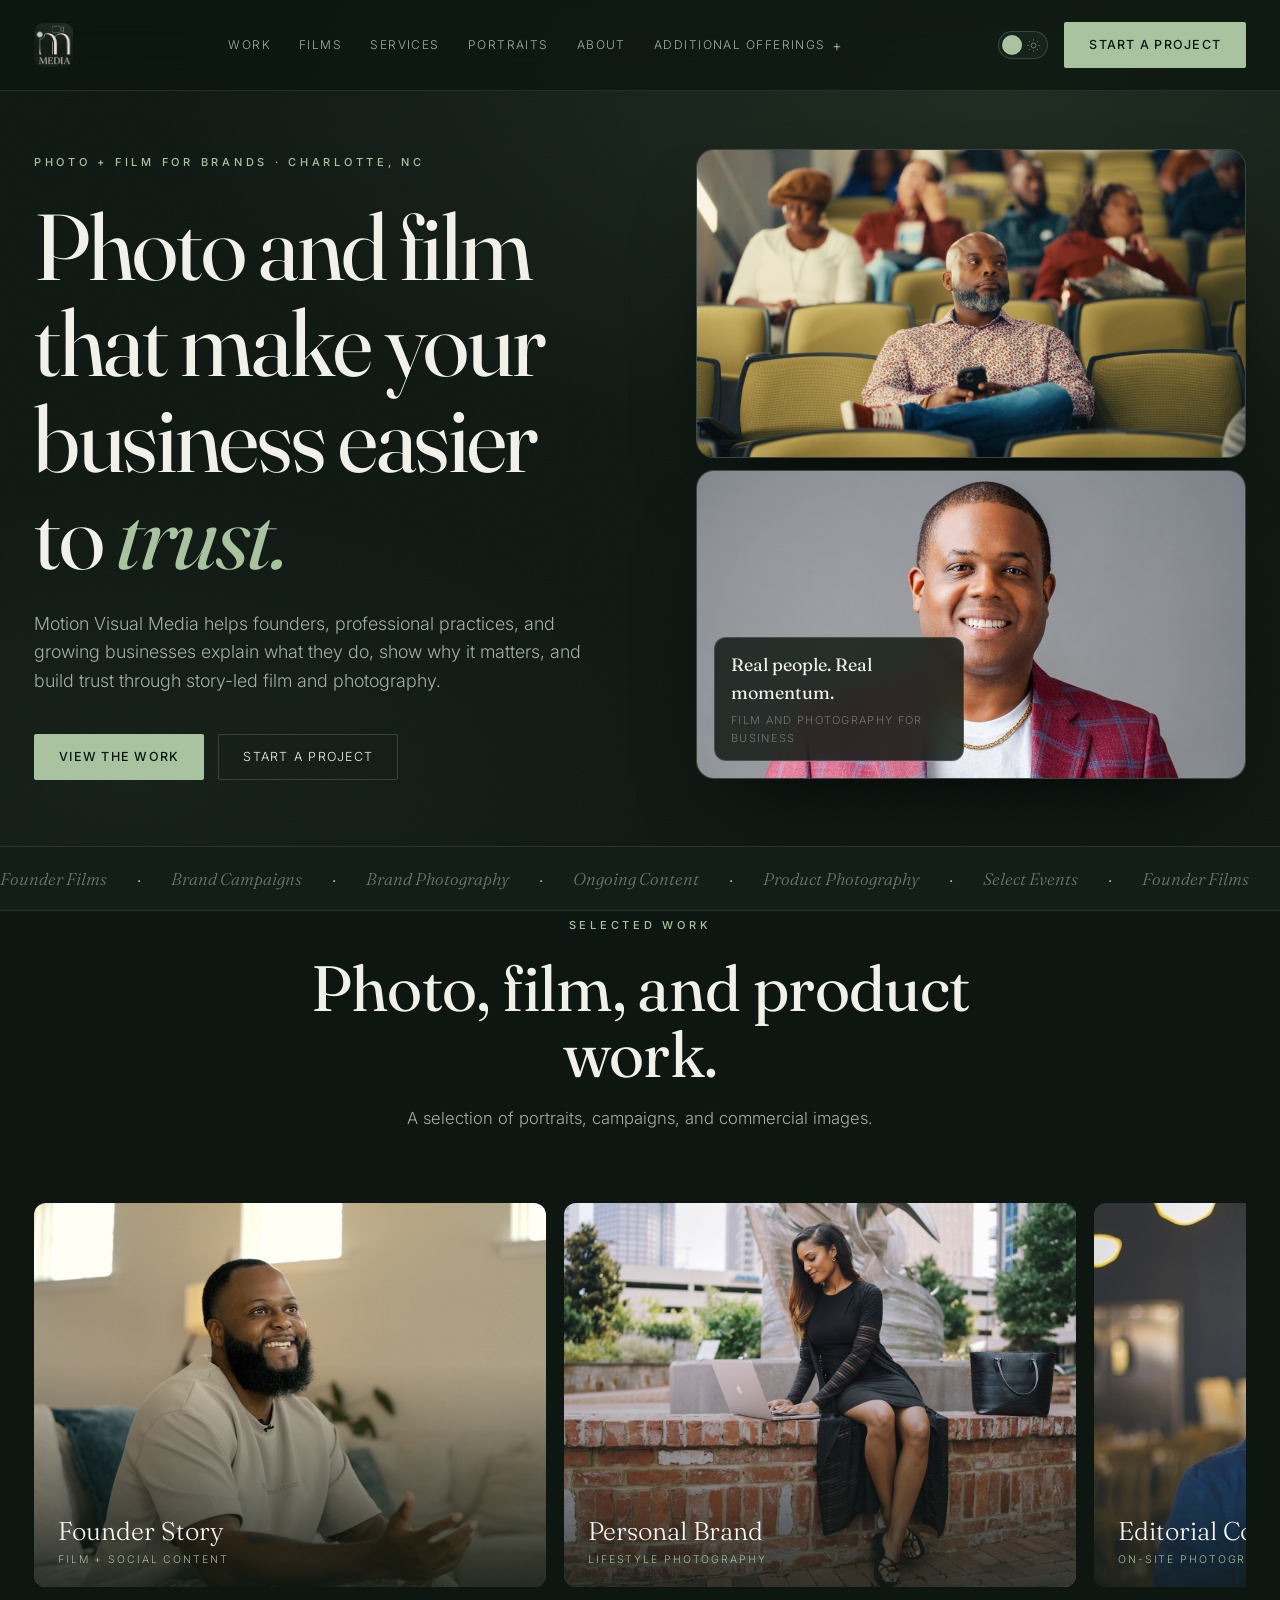
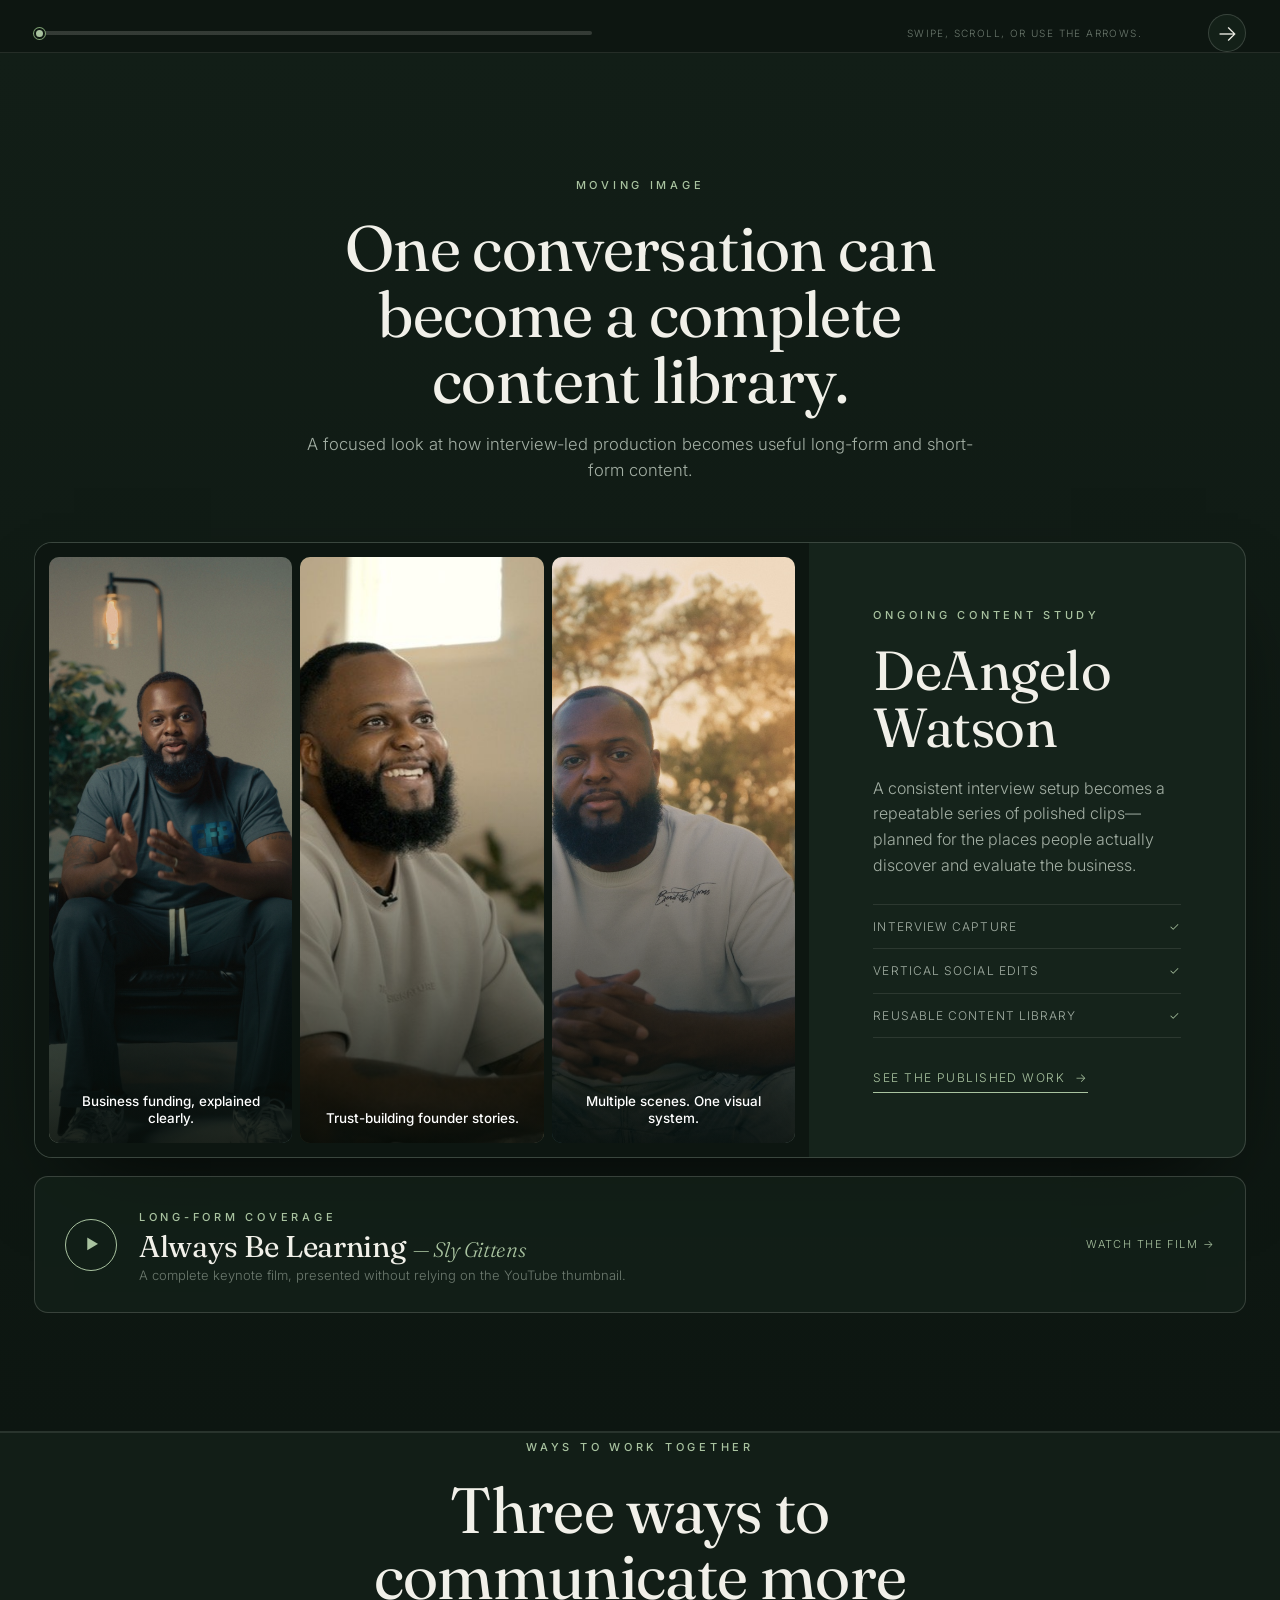
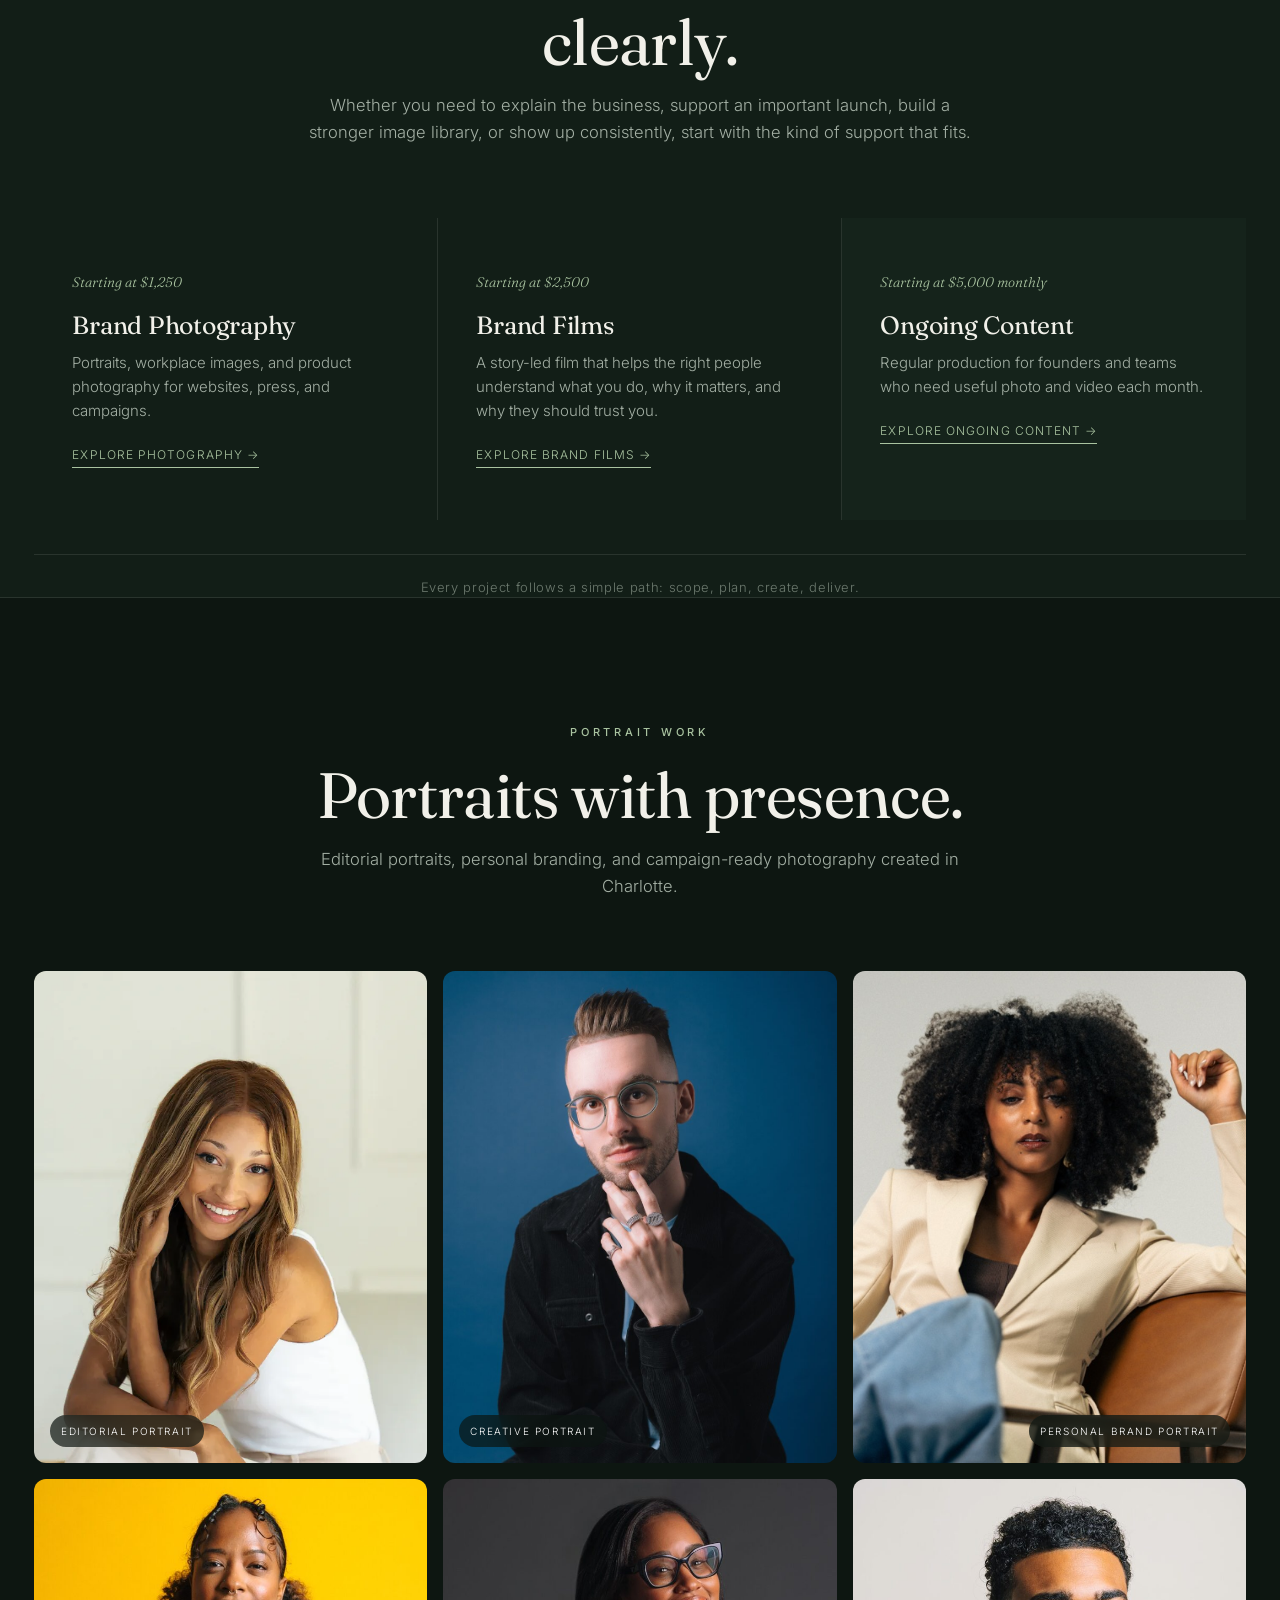
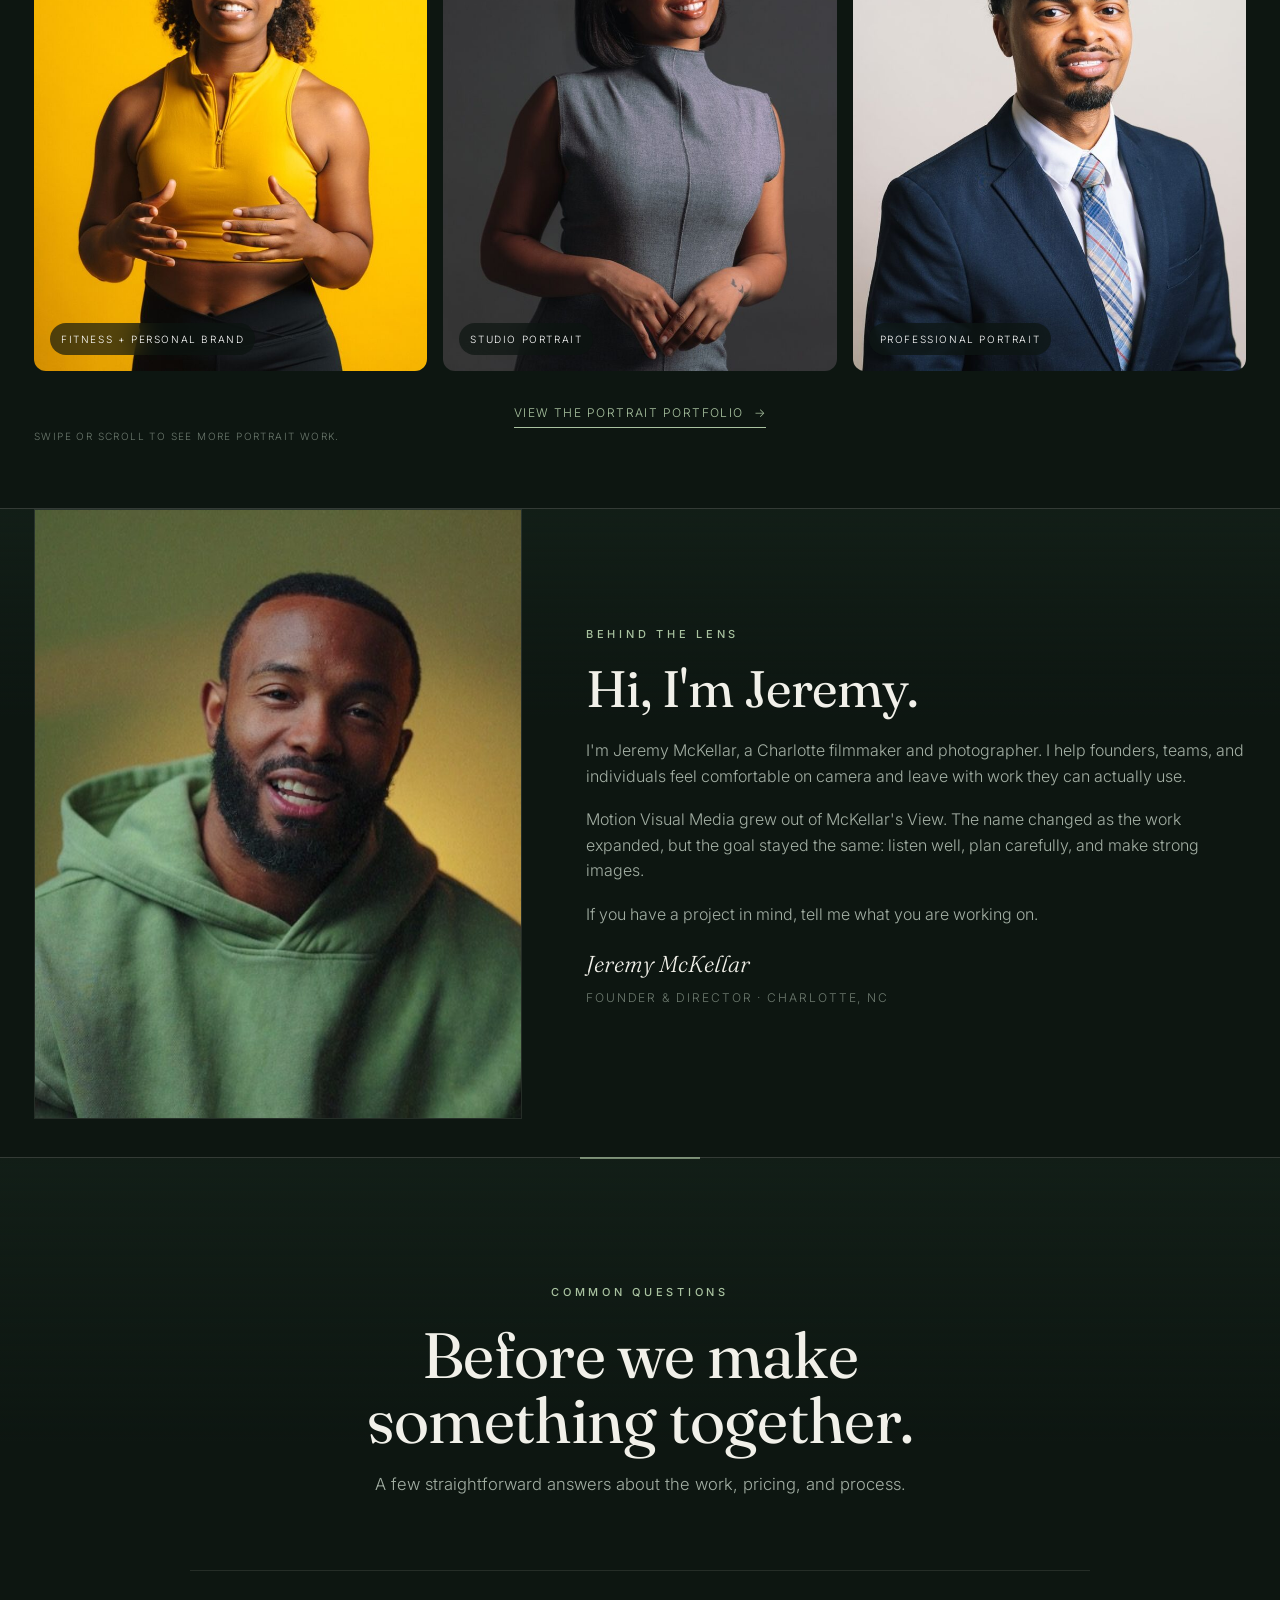
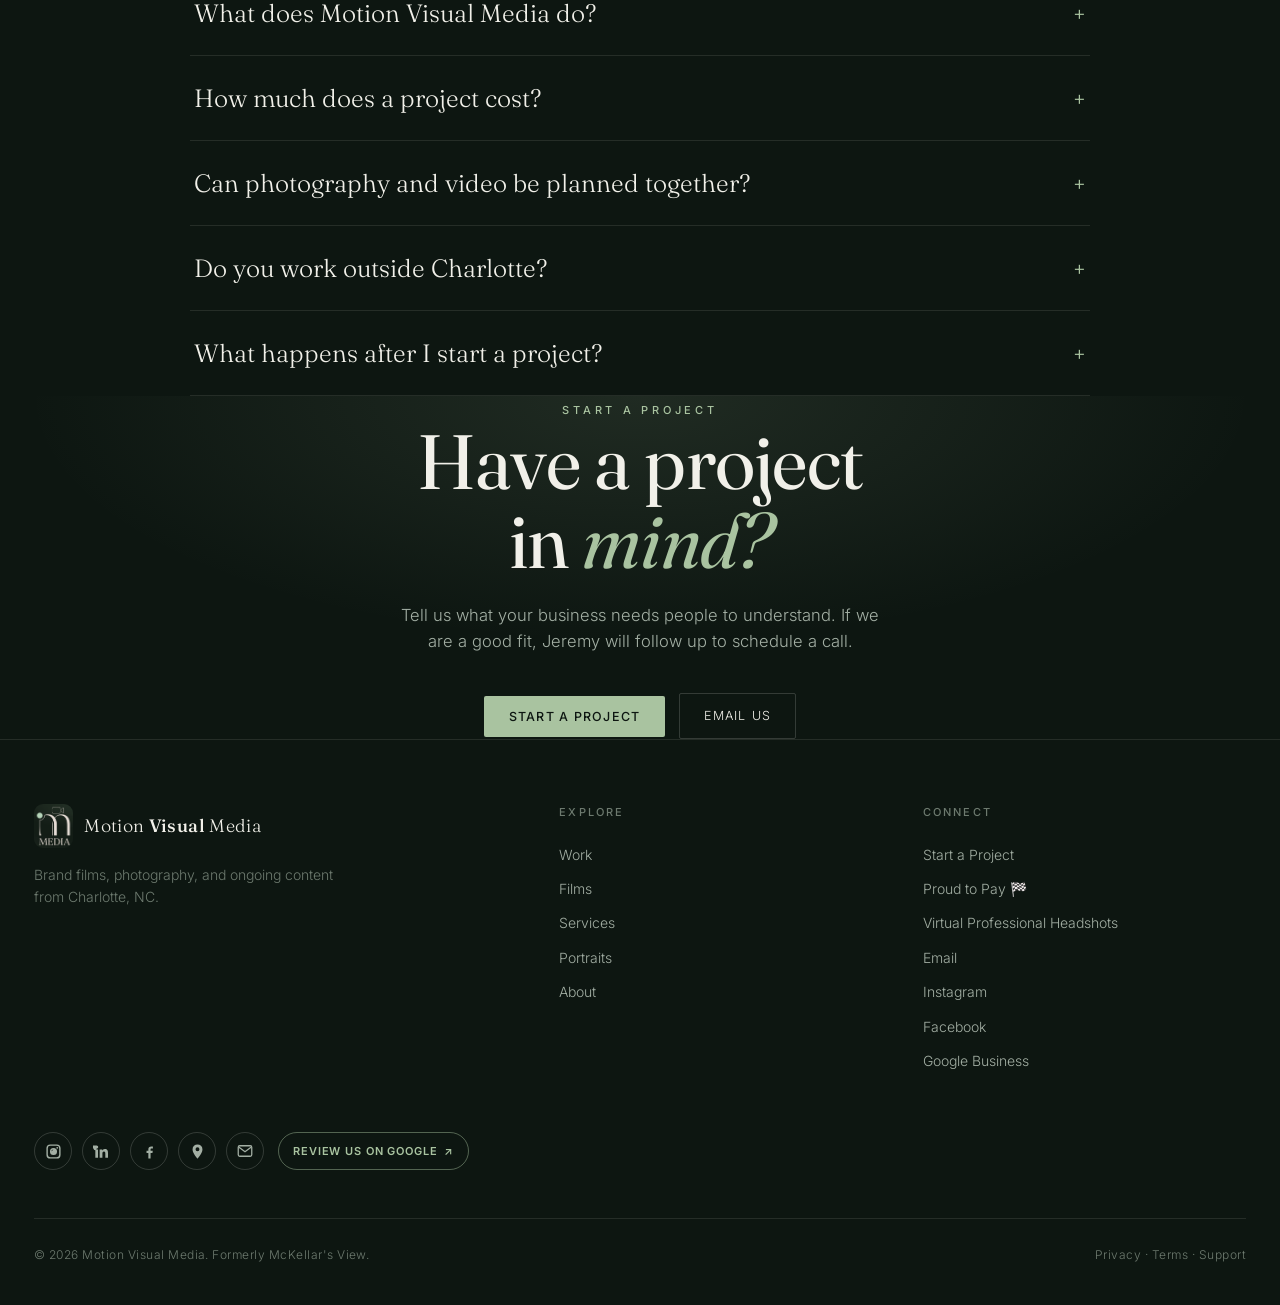
==== commit 9933904c: "Refine homepage preview around existing design" ====
--- a/index.html
+++ b/index.html
@@ -3,7 +3,8 @@
 <head>
 <meta charset="UTF-8">
 <meta name="viewport" content="width=device-width, initial-scale=1.0, viewport-fit=cover">
-<title>Motion Visual Media | Brand Film, Photography and Content</title>
+<title>Motion Visual Media | Focused Homepage Preview</title>
+<meta name="robots" content="noindex, nofollow">
 <meta name="description" content="Charlotte brand films, photography, and ongoing content that help businesses explain what they do, build trust, and communicate clearly.">
 <link rel="canonical" href="https://motionvisualmedia.com/">
 <meta property="og:title" content="Motion Visual Media | Brand Film, Photography and Content">
@@ -232,6 +233,33 @@
   .portrait-work-cta{display:flex;justify-content:center;margin-top:32px}
   .portrait-work-cta a{display:inline-flex;align-items:center;gap:10px;padding-bottom:5px;border-bottom:1px solid var(--accent);color:var(--accent);font-size:12px;letter-spacing:.12em;text-transform:uppercase}
 
+  /* MOVING IMAGE PROOF */
+  .film-proof-section{padding-top:clamp(84px,10vw,118px);padding-bottom:clamp(84px,10vw,118px);border-top:1px solid var(--line);border-bottom:1px solid var(--line);background:linear-gradient(180deg,var(--bg-soft),var(--bg))}
+  .film-proof-section .sec-head{margin-bottom:clamp(38px,5vw,58px)}
+  .film-proof-card{display:grid;grid-template-columns:minmax(0,1.28fr) minmax(320px,.72fr);overflow:hidden;border:1px solid var(--line-2);border-radius:18px;background:var(--panel);box-shadow:var(--shadow)}
+  .film-frame-grid{display:grid;grid-template-columns:repeat(3,1fr);gap:8px;padding:14px;background:var(--bg);min-height:560px}
+  .film-frame{position:relative;overflow:hidden;border-radius:10px;background:var(--panel-2)}
+  .film-frame img{width:100%;height:100%;object-fit:cover;filter:saturate(.92);transition:transform .8s var(--ease)}
+  .film-frame:nth-child(1) img{object-position:center center}
+  .film-frame:nth-child(2) img{object-position:50% center}
+  .film-frame:nth-child(3) img{object-position:58% center}
+  .film-frame::after{content:"";position:absolute;inset:36% 0 0;background:linear-gradient(transparent,rgba(6,12,8,.86));pointer-events:none}
+  .film-frame span{position:absolute;z-index:2;left:14px;right:14px;bottom:16px;color:#fff;font-family:var(--sans);font-size:clamp(11px,1.05vw,14px);font-weight:500;line-height:1.25;text-align:center}
+  .film-proof-copy{padding:clamp(36px,5vw,70px);display:flex;flex-direction:column;justify-content:center}
+  .film-proof-copy h3{font-size:clamp(34px,4.3vw,58px);margin:18px 0 20px}
+  .film-proof-copy>p{color:var(--ink-mute);font-size:16px;margin-bottom:26px}
+  .film-deliverables{list-style:none;border-top:1px solid var(--line);margin:0 0 30px}
+  .film-deliverables li{display:flex;align-items:center;justify-content:space-between;gap:20px;padding:12px 0;border-bottom:1px solid var(--line);font-size:12px;letter-spacing:.09em;text-transform:uppercase;color:var(--ink-mute)}
+  .film-deliverables li::after{content:"✓";color:var(--accent)}
+  .film-proof-link{display:inline-flex;align-items:center;gap:10px;width:max-content;padding-bottom:5px;border-bottom:1px solid var(--accent);color:var(--accent);font-size:12px;letter-spacing:.12em;text-transform:uppercase}
+  .film-secondary{display:grid;grid-template-columns:auto 1fr auto;align-items:center;gap:22px;margin-top:18px;padding:26px 30px;border:1px solid var(--line-2);border-radius:14px;background:color-mix(in srgb,var(--panel) 70%,transparent);transition:.3s var(--ease)}
+  .film-secondary:hover{border-color:var(--accent);background:var(--panel)}
+  .film-play{width:52px;height:52px;border-radius:50%;display:grid;place-items:center;border:1px solid var(--accent);color:var(--accent);font-size:14px;padding-left:3px}
+  .film-secondary h3{font-size:clamp(20px,2.4vw,30px);margin:4px 0 2px}
+  .film-secondary h3 em{font-size:.7em;color:var(--accent);font-weight:300}
+  .film-secondary p{color:var(--ink-faint);font-size:13px}
+  .film-secondary-cta{font-size:11px;letter-spacing:.13em;text-transform:uppercase;color:var(--accent);white-space:nowrap}
+
   /* SHOWS */
   .shows-grid{display:grid;grid-template-columns:1fr 1fr;gap:24px}
   .show{position:relative;overflow:hidden;border:1px solid var(--line);background:var(--panel)}
@@ -336,6 +364,7 @@
   @media(max-width:1000px){
     .navlinks{display:none}.burger{display:flex}.nav-cta-desktop{display:none}
     .hero-layout{grid-template-columns:1fr;gap:44px}.hero-copy{max-width:760px}.hero-proof{max-width:760px;min-height:0}
+    .film-proof-card{grid-template-columns:1fr}.film-frame-grid{min-height:500px}.film-proof-copy{padding:44px}
     .shows-grid{grid-template-columns:1fr}
     .about-grid{grid-template-columns:1fr;gap:40px}
   }
@@ -354,6 +383,7 @@
     .portrait-work-grid{display:flex;align-items:flex-start;gap:12px;overflow-x:auto;scroll-snap-type:x mandatory;scroll-padding-left:20px;overscroll-behavior-inline:contain;margin:0 -20px;padding:0 20px 10px}
     .portrait-work-card,.portrait-work-card.wide{grid-column:auto;flex:0 0 calc(100vw - 54px);height:auto;aspect-ratio:4/5;scroll-snap-align:start;scroll-snap-stop:always}
     .portrait-work-card img{position:relative;width:100%;height:100%;max-height:none;object-fit:cover;object-position:center top;background:transparent}
+    .film-frame-grid{min-height:390px;gap:6px;padding:8px}.film-frame{border-radius:8px}.film-frame span{left:7px;right:7px;bottom:10px;font-size:9px}.film-proof-copy{padding:30px 24px 34px}.film-secondary{grid-template-columns:auto 1fr;padding:22px 20px}.film-secondary-cta{grid-column:2;white-space:normal}.film-play{width:46px;height:46px}
     .foot-grid{grid-template-columns:1fr;gap:18px;margin-bottom:30px}
     footer{padding:48px 0 30px}.foot-col{border-top:1px solid var(--line);padding-top:14px}.foot-col h4{display:none}.foot-toggle{display:flex;align-items:center;justify-content:space-between;margin:0;color:var(--ink-mute);cursor:pointer;padding:5px 0}.foot-toggle span{display:block;font-size:18px;color:var(--accent);transition:transform .25s var(--ease)}.foot-links{display:grid;grid-template-rows:0fr;transition:grid-template-rows .3s var(--ease)}.foot-links>div{overflow:hidden}.foot-col.open .foot-links{grid-template-rows:1fr}.foot-col.open .foot-toggle span{transform:rotate(45deg)}
     .hero-cta .btn{flex:1;text-align:center}.scroll-cue{display:none}
@@ -374,7 +404,7 @@
 <nav id="nav">
   <a href="#top" class="logo"><img src="assets/mvm-logo-wordmark.png" alt="Motion Visual Media" class="logo-img"></a>
   <div class="navlinks">
-    <a href="#work">Work</a><a href="#services">Services</a><a href="/portraits">Portraits</a><a href="#shows">Shows</a><a href="#about">About</a>
+    <a href="#work">Work</a><a href="#moving-image">Films</a><a href="#services">Services</a><a href="/portraits">Portraits</a><a href="#about">About</a>
     <details class="nav-more">
       <summary>Additional Offerings</summary>
       <div class="nav-dropdown">
@@ -394,7 +424,7 @@
 </nav>
 
 <div class="mobile-menu" id="mobileMenu">
-  <a href="#work">Work</a><div class="mm-services"><div class="mm-services-trigger"><a href="#services">Services</a><button class="mm-services-toggle" id="mobileServicesToggle" type="button" aria-label="Show service pages" aria-expanded="false" aria-controls="mobileServiceLinks">+</button></div><div class="mm-service-links" id="mobileServiceLinks"><div><a href="/brand-photography-charlotte">Brand Photography</a><a href="/brand-films-charlotte">Brand Films</a><a href="/ongoing-content-charlotte">Ongoing Content</a></div></div></div><a href="/portraits">Portraits</a><a href="#shows">Shows</a><a href="#about">About</a>
+  <a href="#work">Work</a><a href="#moving-image">Films</a><div class="mm-services"><div class="mm-services-trigger"><a href="#services">Services</a><button class="mm-services-toggle" id="mobileServicesToggle" type="button" aria-label="Show service pages" aria-expanded="false" aria-controls="mobileServiceLinks">+</button></div><div class="mm-service-links" id="mobileServiceLinks"><div><a href="/brand-photography-charlotte">Brand Photography</a><a href="/brand-films-charlotte">Brand Films</a><a href="/ongoing-content-charlotte">Ongoing Content</a></div></div></div><a href="/portraits">Portraits</a><a href="#about">About</a>
   <a href="/start-a-project">Start a Project <em>→</em></a>
   <div class="mm-additional"><span class="eyebrow">Additional Offerings</span><a href="/proud-to-pay">Proud to Pay <span aria-hidden="true">🏁</span></a><a href="https://headshots.motionvisualmedia.com" target="_blank" rel="noopener">Virtual Professional Headshots</a></div>
   <div class="mm-foot"><span class="eyebrow">Get in touch</span><a href="mailto:hello@motionvisualmedia.com">hello@motionvisualmedia.com</a></div>
@@ -455,6 +485,40 @@
   </div>
 </section>
 
+<!-- MOVING IMAGE PROOF -->
+<section class="film-proof-section" id="moving-image">
+  <div class="wrap">
+    <div class="sec-head reveal">
+      <span class="eyebrow">Moving Image</span>
+      <h2>One conversation can become a complete content library.</h2>
+      <p>A focused look at how interview-led production becomes useful long-form and short-form content.</p>
+    </div>
+    <article class="film-proof-card reveal">
+      <div class="film-frame-grid" aria-label="Frames from an ongoing content production">
+        <div class="film-frame"><img src="assets/ongoing-content-portrait.jpg" alt="DeAngelo Watson speaking during a studio interview" loading="lazy"><span>Business funding, explained clearly.</span></div>
+        <div class="film-frame"><img src="assets/deangelo_couch.jpg" alt="DeAngelo Watson seated during a founder-story production" loading="lazy"><span>Trust-building founder stories.</span></div>
+        <div class="film-frame"><img src="assets/ongoing-content-outdoor-story.jpg" alt="DeAngelo Watson speaking outdoors during a content production" loading="lazy"><span>Multiple scenes. One visual system.</span></div>
+      </div>
+      <div class="film-proof-copy">
+        <span class="eyebrow">Ongoing Content Study</span>
+        <h3>DeAngelo Watson</h3>
+        <p>A consistent interview setup becomes a repeatable series of polished clips—planned for the places people actually discover and evaluate the business.</p>
+        <ul class="film-deliverables" aria-label="Content deliverables">
+          <li>Interview capture</li>
+          <li>Vertical social edits</li>
+          <li>Reusable content library</li>
+        </ul>
+        <a class="film-proof-link" href="https://www.youtube.com/@ellotheplug/shorts" target="_blank" rel="noopener">See the published work <span aria-hidden="true">→</span></a>
+      </div>
+    </article>
+    <a class="film-secondary reveal" href="https://www.youtube.com/watch?v=DGGxadNG_oA" target="_blank" rel="noopener">
+      <span class="film-play" aria-hidden="true">▶</span>
+      <span><span class="eyebrow">Long-form Coverage</span><h3>Always Be Learning <em>— Sly Gittens</em></h3><p>A complete keynote film, presented without relying on the YouTube thumbnail.</p></span>
+      <span class="film-secondary-cta">Watch the film →</span>
+    </a>
+  </div>
+</section>
+
 <!-- SERVICES -->
 <div class="svc-wrap">
   <section class="wrap" id="services">
@@ -489,46 +553,6 @@
   </div>
   <div class="portrait-work-cta reveal"><a href="/portraits">View the portrait portfolio <span aria-hidden="true">→</span></a></div>
   <p class="rail-hint">Swipe or scroll to see more portrait work.</p>
-</section>
-
-<!-- SHOWS -->
-<section class="wrap" id="shows">
-  <div class="sec-head reveal">
-    <span class="eyebrow">Original Series</span>
-    <h2>Stories we tell on our own.</h2>
-    <p>Beyond client work, we produce two shows built on real conversations.</p>
-  </div>
-  <div class="shows-grid">
-    <div class="show reveal">
-      <div class="show-imgs four igc">
-        <img src="assets/igc_woman_rust.jpg" alt="IGC guest" loading="lazy">
-        <img src="assets/igc_man_tweed.jpg" alt="IGC guest" loading="lazy">
-        <img src="assets/igc_twintists.jpg" alt="IGC guests" loading="lazy">
-        <img src="assets/igc_man_black.jpg" alt="IGC guest" loading="lazy">
-      </div>
-      <div class="show-body">
-        <span class="eyebrow">In Good Connects</span>
-        <h3>In Good Connects</h3>
-        <p>A cinematic interview series with founders, builders, and operators. Eleven episodes and counting.</p>
-        <a href="https://www.ingoodconnects.com" target="_blank" rel="noopener" class="lk">Watch the series →</a>
-      </div>
-    </div>
-    <div class="show reveal">
-      <div class="show-imgs four hbe">
-        <img src="assets/hbe_host1.jpg" alt="The Humble Brag host" loading="lazy">
-        <img src="assets/hbe_host2.jpg" alt="The Humble Brag host" loading="lazy">
-        <img src="assets/hbe_host3.jpg" alt="The Humble Brag host" loading="lazy">
-        <img src="assets/hbe_host4.jpg" alt="The Humble Brag host" loading="lazy">
-        <img src="assets/hbe_group_bubble.jpg" class="group-bubble" alt="The Humble Brag hosts together" loading="lazy">
-      </div>
-      <div class="show-body">
-        <span class="eyebrow">The Humble Brag Experience</span>
-        <h3>The Humble Brag Experience</h3>
-        <p>Four friends talking about culture, growth, and the wins worth sharing.</p>
-        <a href="https://thehumblebragexperience.com" target="_blank" rel="noopener" class="lk">Visit the show →</a>
-      </div>
-    </div>
-  </div>
 </section>
 
 <!-- ABOUT -->
@@ -621,7 +645,7 @@
         <a href="#top" class="logo"><img src="assets/mvm-logo-wordmark.png" alt="Motion Visual Media" class="mark-img"><span class="full">Motion&nbsp;<b>Visual</b>&nbsp;Media</span></a>
         <p>Brand films, photography, and ongoing content from Charlotte, NC.</p>
       </div>
-      <div class="foot-col"><h4>Explore</h4><button class="foot-toggle" type="button" aria-expanded="false">Explore <span aria-hidden="true">+</span></button><div class="foot-links"><div><a href="#work">Work</a><a href="#services">Services</a><a href="/portraits">Portraits</a><a href="#shows">Shows</a><a href="#about">About</a></div></div></div>
+      <div class="foot-col"><h4>Explore</h4><button class="foot-toggle" type="button" aria-expanded="false">Explore <span aria-hidden="true">+</span></button><div class="foot-links"><div><a href="#work">Work</a><a href="#moving-image">Films</a><a href="#services">Services</a><a href="/portraits">Portraits</a><a href="#about">About</a></div></div></div>
       <div class="foot-col"><h4>Connect</h4><button class="foot-toggle" type="button" aria-expanded="false">Connect <span aria-hidden="true">+</span></button><div class="foot-links"><div><a href="/start-a-project">Start a Project</a><a href="/proud-to-pay">Proud to Pay <span aria-hidden="true">🏁</span></a><a href="https://headshots.motionvisualmedia.com" target="_blank" rel="noopener">Virtual Professional Headshots</a><a href="mailto:hello@motionvisualmedia.com">Email</a><a href="https://www.instagram.com/motionvisualmedia/" target="_blank" rel="noopener">Instagram</a><a href="https://www.facebook.com/MotionVisualMedia/" target="_blank" rel="noopener">Facebook</a><a href="https://share.google/OE66E5vl8DPdtf6TE" target="_blank" rel="noopener">Google Business</a></div></div></div>
         <div class="social-links" aria-label="Motion Visual Media social links">
           <a class="social-link" href="https://www.instagram.com/motionvisualmedia/" target="_blank" rel="noopener" aria-label="Motion Visual Media on Instagram" title="Instagram"><svg viewBox="0 0 24 24" aria-hidden="true"><path d="M7.5 2h9A5.5 5.5 0 0 1 22 7.5v9a5.5 5.5 0 0 1-5.5 5.5h-9A5.5 5.5 0 0 1 2 16.5v-9A5.5 5.5 0 0 1 7.5 2Zm0 2A3.5 3.5 0 0 0 4 7.5v9A3.5 3.5 0 0 0 7.5 20h9a3.5 3.5 0 0 0 3.5-3.5v-9A3.5 3.5 0 0 0 16.5 4h-9Zm9.75 1.5a1.25 1.25 0 1 1 0 2.5 1.25 1.25 0 0 1-1.25-1.25A1.25 1.25 0 0 1 17.25 5.5ZM12 7a5 5 0 1 1 0 10 5 5 0 0 1 0-10Zm0 2a3 3 0 1 0 0 6 3 3 0 0 1-3-3Z"/></svg></a>
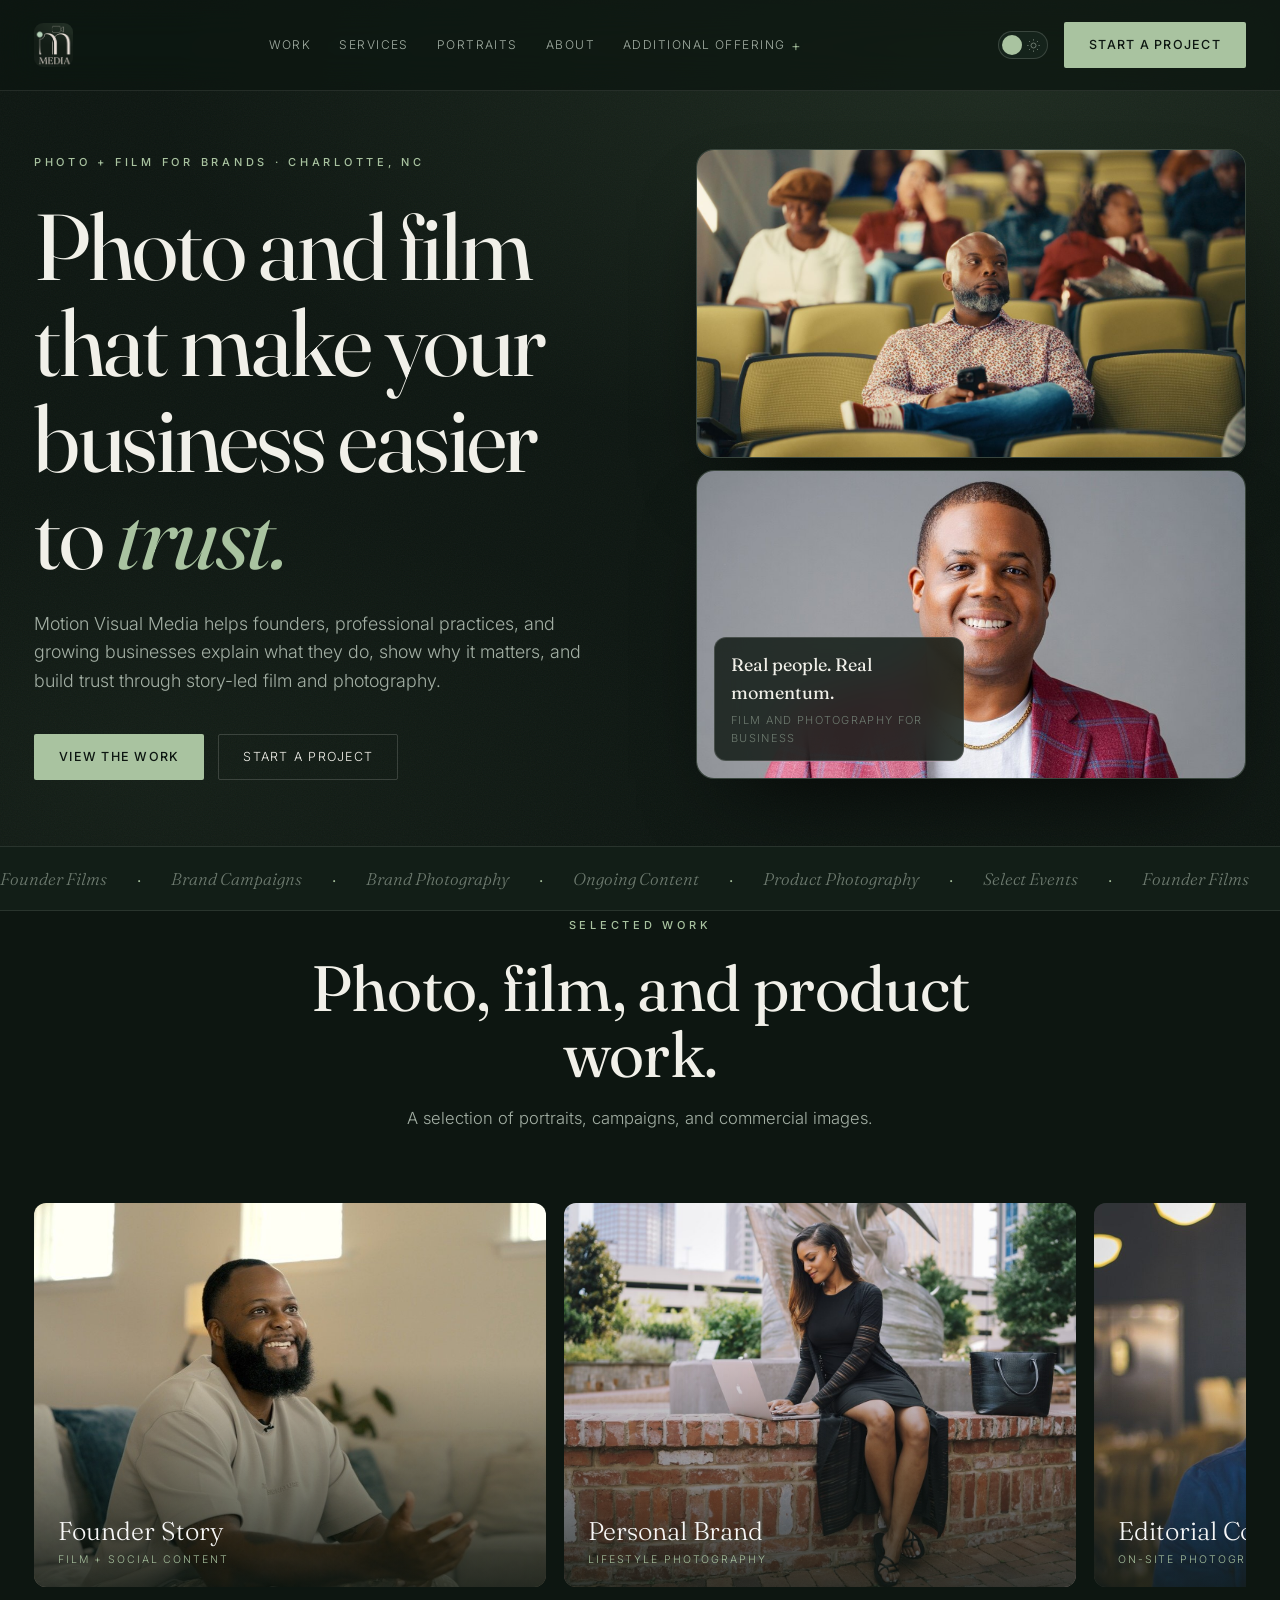
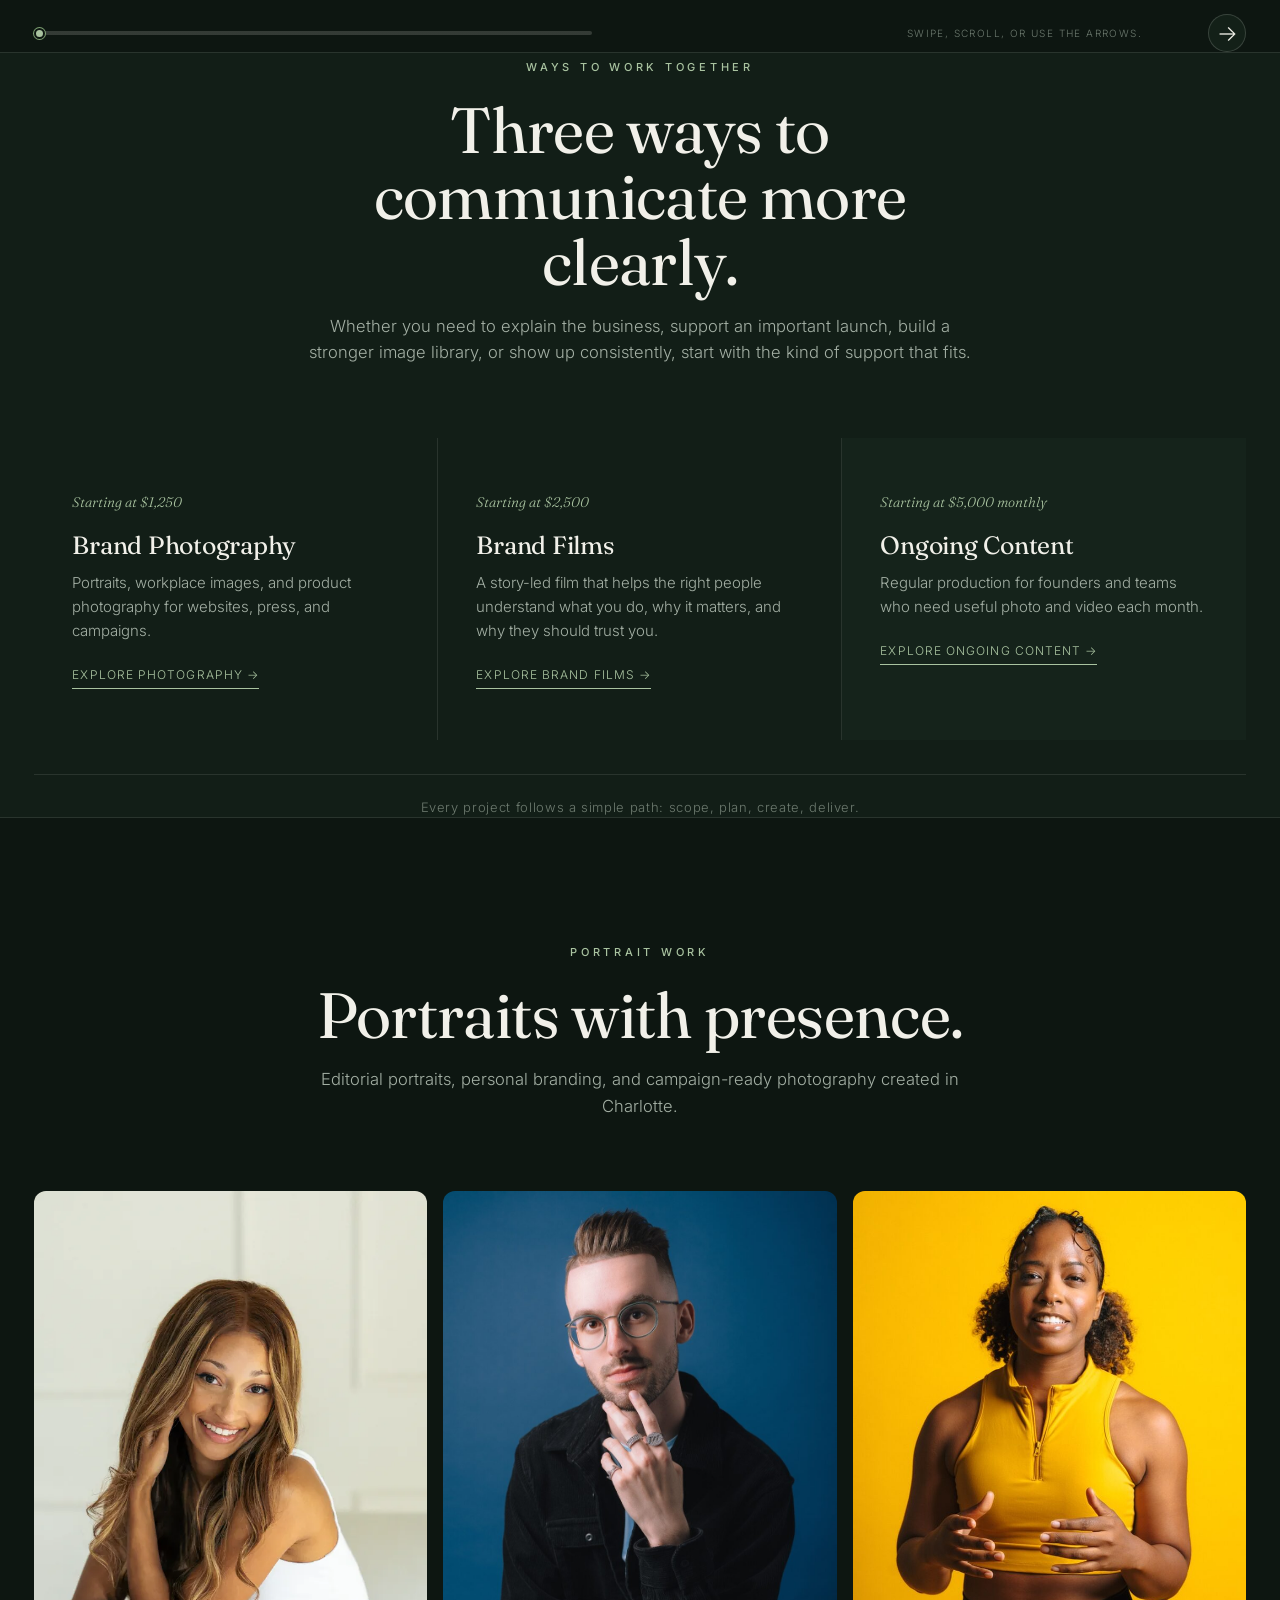
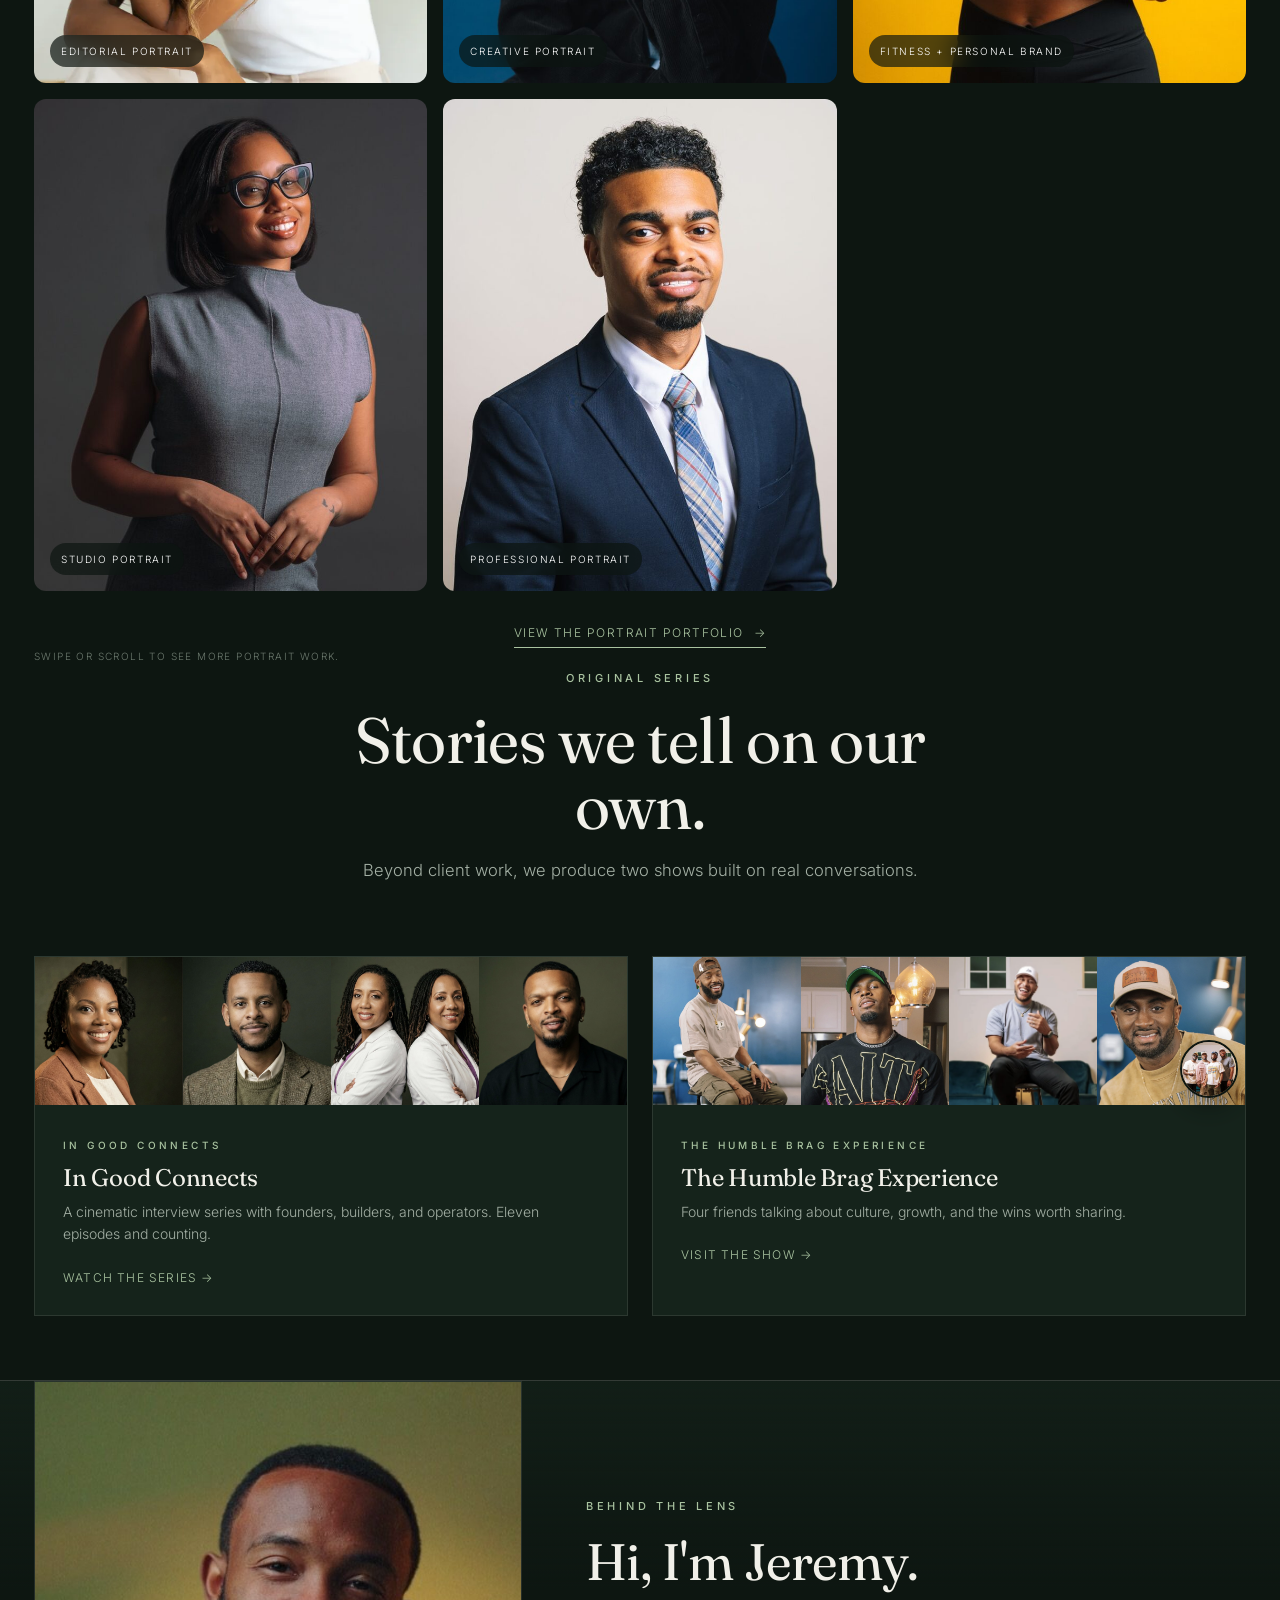
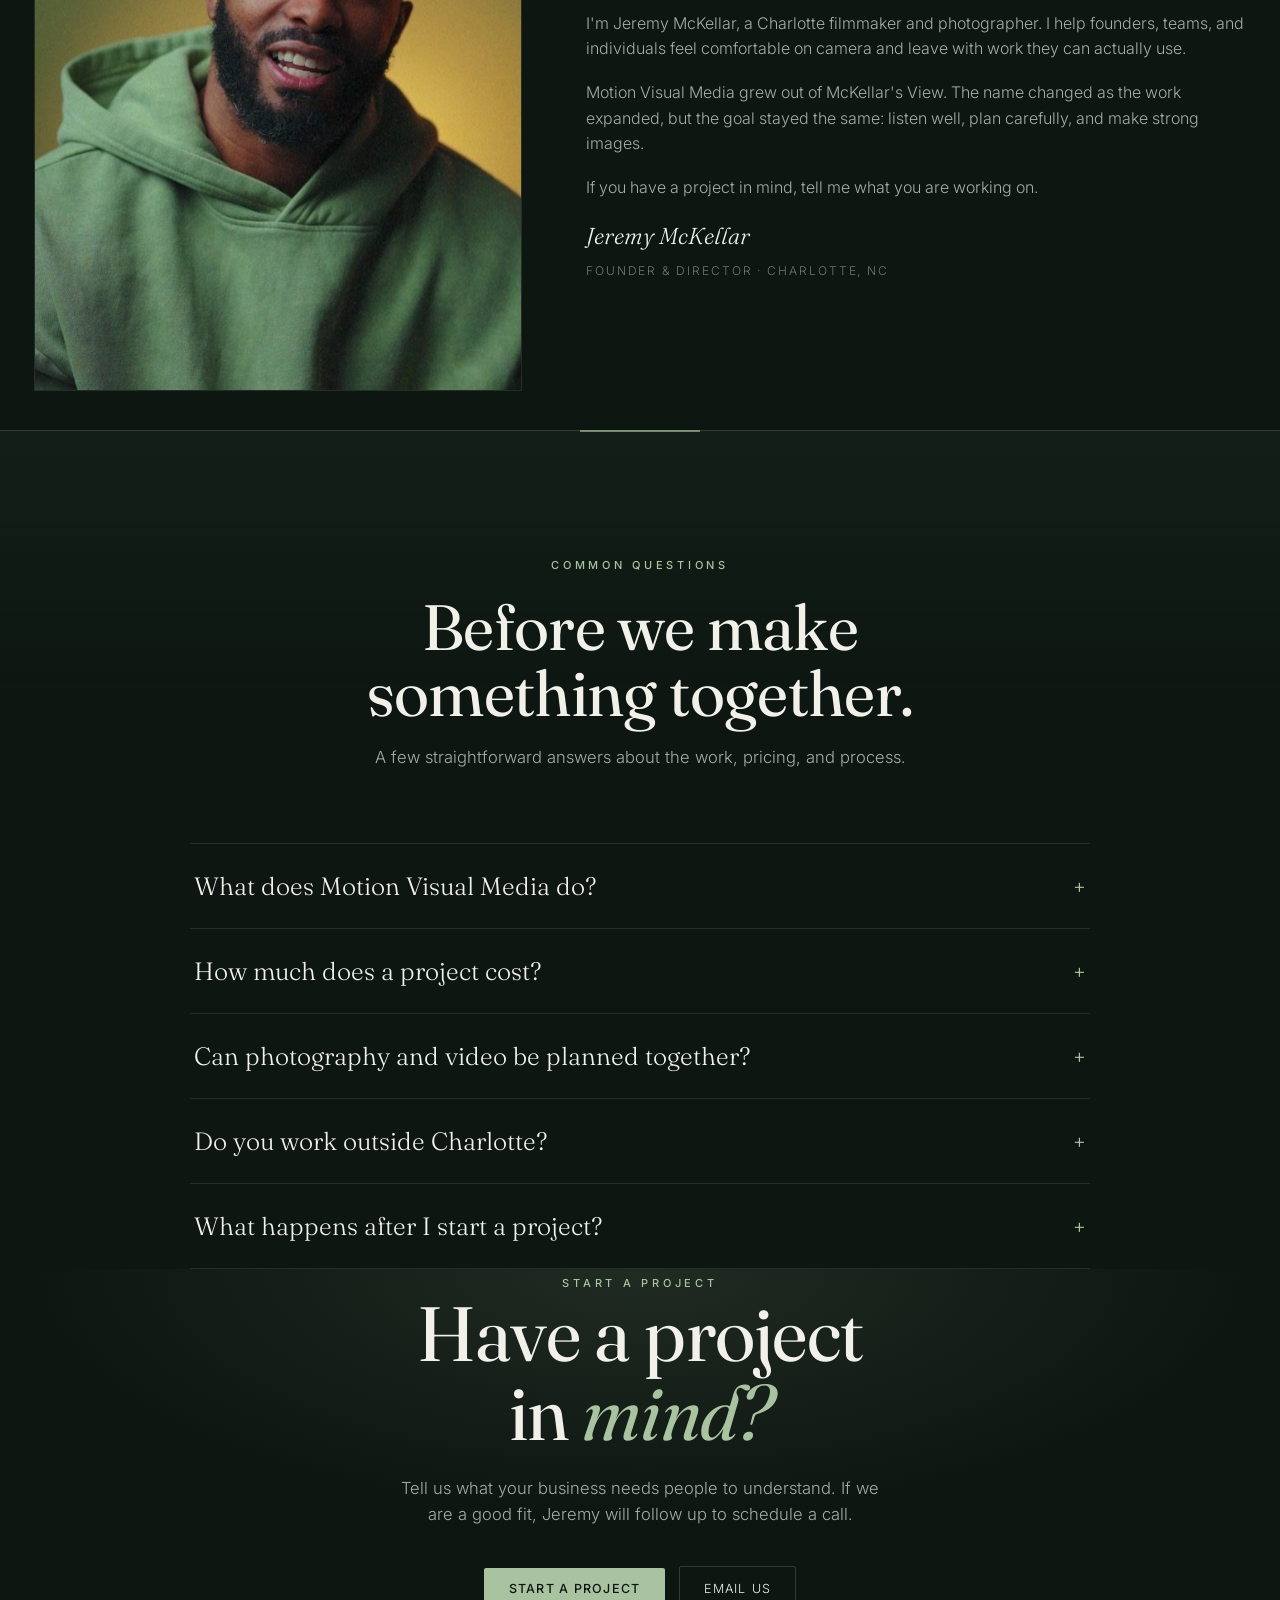
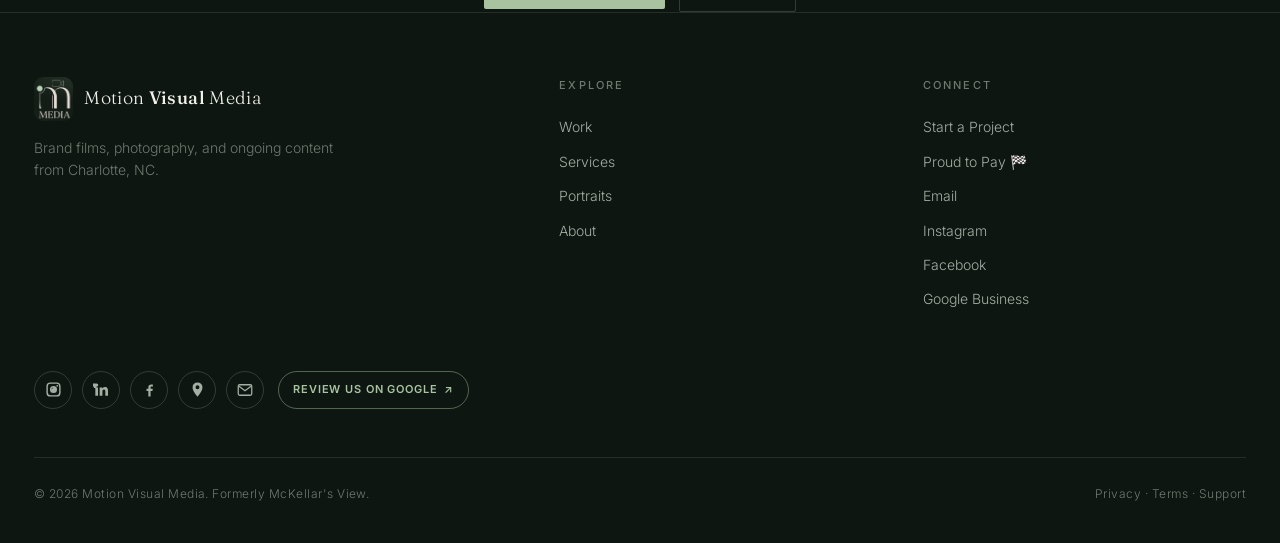
==== commit c14fc567: "Temporarily remove Morgan work and simplify navigation" ====
--- a/index.html
+++ b/index.html
@@ -3,8 +3,7 @@
 <head>
 <meta charset="UTF-8">
 <meta name="viewport" content="width=device-width, initial-scale=1.0, viewport-fit=cover">
-<title>Motion Visual Media | Focused Homepage Preview</title>
-<meta name="robots" content="noindex, nofollow">
+<title>Motion Visual Media | Brand Film, Photography and Content</title>
 <meta name="description" content="Charlotte brand films, photography, and ongoing content that help businesses explain what they do, build trust, and communicate clearly.">
 <link rel="canonical" href="https://motionvisualmedia.com/">
 <meta property="og:title" content="Motion Visual Media | Brand Film, Photography and Content">
@@ -226,39 +225,10 @@
   .portrait-work-card{position:relative;overflow:hidden;border:0;border-radius:12px;background:transparent;box-shadow:none}
   .portrait-work-card,.portrait-work-card.wide{grid-column:auto;aspect-ratio:4/5}
   .portrait-work-card img{width:100%;height:100%;object-fit:cover;object-position:center top;transition:transform .8s var(--ease)}
-  .portrait-work-card.morgan-brand-card img{object-position:70% center}
-  .portrait-work-card.morgan-brand-card .portrait-label{left:auto;right:16px}
   .portrait-work-card:hover img{transform:scale(1.025)}
   .portrait-work-card .portrait-label{position:absolute;left:16px;bottom:16px;padding:8px 11px;border:0;border-radius:999px;background:rgba(13,22,17,.68);backdrop-filter:blur(14px);-webkit-backdrop-filter:blur(14px);font-size:10px;letter-spacing:.16em;text-transform:uppercase;color:#fff}
   .portrait-work-cta{display:flex;justify-content:center;margin-top:32px}
   .portrait-work-cta a{display:inline-flex;align-items:center;gap:10px;padding-bottom:5px;border-bottom:1px solid var(--accent);color:var(--accent);font-size:12px;letter-spacing:.12em;text-transform:uppercase}
-
-  /* MOVING IMAGE PROOF */
-  .film-proof-section{padding-top:clamp(84px,10vw,118px);padding-bottom:clamp(84px,10vw,118px);border-top:1px solid var(--line);border-bottom:1px solid var(--line);background:linear-gradient(180deg,var(--bg-soft),var(--bg))}
-  .film-proof-section .sec-head{margin-bottom:clamp(38px,5vw,58px)}
-  .film-proof-card{display:grid;grid-template-columns:minmax(0,1.28fr) minmax(320px,.72fr);overflow:hidden;border:1px solid var(--line-2);border-radius:18px;background:var(--panel);box-shadow:var(--shadow)}
-  .film-frame-grid{display:grid;grid-template-columns:repeat(3,1fr);gap:8px;padding:14px;background:var(--bg);min-height:560px}
-  .film-frame{position:relative;overflow:hidden;border-radius:10px;background:var(--panel-2)}
-  .film-frame img{width:100%;height:100%;object-fit:cover;filter:saturate(.92);transition:transform .8s var(--ease)}
-  .film-frame:nth-child(1) img{object-position:center center}
-  .film-frame:nth-child(2) img{object-position:50% center}
-  .film-frame:nth-child(3) img{object-position:58% center}
-  .film-frame::after{content:"";position:absolute;inset:36% 0 0;background:linear-gradient(transparent,rgba(6,12,8,.86));pointer-events:none}
-  .film-frame span{position:absolute;z-index:2;left:14px;right:14px;bottom:16px;color:#fff;font-family:var(--sans);font-size:clamp(11px,1.05vw,14px);font-weight:500;line-height:1.25;text-align:center}
-  .film-proof-copy{padding:clamp(36px,5vw,70px);display:flex;flex-direction:column;justify-content:center}
-  .film-proof-copy h3{font-size:clamp(34px,4.3vw,58px);margin:18px 0 20px}
-  .film-proof-copy>p{color:var(--ink-mute);font-size:16px;margin-bottom:26px}
-  .film-deliverables{list-style:none;border-top:1px solid var(--line);margin:0 0 30px}
-  .film-deliverables li{display:flex;align-items:center;justify-content:space-between;gap:20px;padding:12px 0;border-bottom:1px solid var(--line);font-size:12px;letter-spacing:.09em;text-transform:uppercase;color:var(--ink-mute)}
-  .film-deliverables li::after{content:"✓";color:var(--accent)}
-  .film-proof-link{display:inline-flex;align-items:center;gap:10px;width:max-content;padding-bottom:5px;border-bottom:1px solid var(--accent);color:var(--accent);font-size:12px;letter-spacing:.12em;text-transform:uppercase}
-  .film-secondary{display:grid;grid-template-columns:auto 1fr auto;align-items:center;gap:22px;margin-top:18px;padding:26px 30px;border:1px solid var(--line-2);border-radius:14px;background:color-mix(in srgb,var(--panel) 70%,transparent);transition:.3s var(--ease)}
-  .film-secondary:hover{border-color:var(--accent);background:var(--panel)}
-  .film-play{width:52px;height:52px;border-radius:50%;display:grid;place-items:center;border:1px solid var(--accent);color:var(--accent);font-size:14px;padding-left:3px}
-  .film-secondary h3{font-size:clamp(20px,2.4vw,30px);margin:4px 0 2px}
-  .film-secondary h3 em{font-size:.7em;color:var(--accent);font-weight:300}
-  .film-secondary p{color:var(--ink-faint);font-size:13px}
-  .film-secondary-cta{font-size:11px;letter-spacing:.13em;text-transform:uppercase;color:var(--accent);white-space:nowrap}
 
   /* SHOWS */
   .shows-grid{display:grid;grid-template-columns:1fr 1fr;gap:24px}
@@ -364,7 +334,6 @@
   @media(max-width:1000px){
     .navlinks{display:none}.burger{display:flex}.nav-cta-desktop{display:none}
     .hero-layout{grid-template-columns:1fr;gap:44px}.hero-copy{max-width:760px}.hero-proof{max-width:760px;min-height:0}
-    .film-proof-card{grid-template-columns:1fr}.film-frame-grid{min-height:500px}.film-proof-copy{padding:44px}
     .shows-grid{grid-template-columns:1fr}
     .about-grid{grid-template-columns:1fr;gap:40px}
   }
@@ -383,7 +352,6 @@
     .portrait-work-grid{display:flex;align-items:flex-start;gap:12px;overflow-x:auto;scroll-snap-type:x mandatory;scroll-padding-left:20px;overscroll-behavior-inline:contain;margin:0 -20px;padding:0 20px 10px}
     .portrait-work-card,.portrait-work-card.wide{grid-column:auto;flex:0 0 calc(100vw - 54px);height:auto;aspect-ratio:4/5;scroll-snap-align:start;scroll-snap-stop:always}
     .portrait-work-card img{position:relative;width:100%;height:100%;max-height:none;object-fit:cover;object-position:center top;background:transparent}
-    .film-frame-grid{min-height:390px;gap:6px;padding:8px}.film-frame{border-radius:8px}.film-frame span{left:7px;right:7px;bottom:10px;font-size:9px}.film-proof-copy{padding:30px 24px 34px}.film-secondary{grid-template-columns:auto 1fr;padding:22px 20px}.film-secondary-cta{grid-column:2;white-space:normal}.film-play{width:46px;height:46px}
     .foot-grid{grid-template-columns:1fr;gap:18px;margin-bottom:30px}
     footer{padding:48px 0 30px}.foot-col{border-top:1px solid var(--line);padding-top:14px}.foot-col h4{display:none}.foot-toggle{display:flex;align-items:center;justify-content:space-between;margin:0;color:var(--ink-mute);cursor:pointer;padding:5px 0}.foot-toggle span{display:block;font-size:18px;color:var(--accent);transition:transform .25s var(--ease)}.foot-links{display:grid;grid-template-rows:0fr;transition:grid-template-rows .3s var(--ease)}.foot-links>div{overflow:hidden}.foot-col.open .foot-links{grid-template-rows:1fr}.foot-col.open .foot-toggle span{transform:rotate(45deg)}
     .hero-cta .btn{flex:1;text-align:center}.scroll-cue{display:none}
@@ -404,12 +372,11 @@
 <nav id="nav">
   <a href="#top" class="logo"><img src="assets/mvm-logo-wordmark.png" alt="Motion Visual Media" class="logo-img"></a>
   <div class="navlinks">
-    <a href="#work">Work</a><a href="#moving-image">Films</a><a href="#services">Services</a><a href="/portraits">Portraits</a><a href="#about">About</a>
+    <a href="#work">Work</a><a href="#services">Services</a><a href="/portraits">Portraits</a><a href="#about">About</a>
     <details class="nav-more">
-      <summary>Additional Offerings</summary>
+      <summary>Additional Offering</summary>
       <div class="nav-dropdown">
         <a href="/proud-to-pay">Proud to Pay <span aria-hidden="true">🏁</span></a>
-        <a href="https://headshots.motionvisualmedia.com" target="_blank" rel="noopener">Virtual Professional Headshots</a>
       </div>
     </details>
   </div>
@@ -424,9 +391,9 @@
 </nav>
 
 <div class="mobile-menu" id="mobileMenu">
-  <a href="#work">Work</a><a href="#moving-image">Films</a><div class="mm-services"><div class="mm-services-trigger"><a href="#services">Services</a><button class="mm-services-toggle" id="mobileServicesToggle" type="button" aria-label="Show service pages" aria-expanded="false" aria-controls="mobileServiceLinks">+</button></div><div class="mm-service-links" id="mobileServiceLinks"><div><a href="/brand-photography-charlotte">Brand Photography</a><a href="/brand-films-charlotte">Brand Films</a><a href="/ongoing-content-charlotte">Ongoing Content</a></div></div></div><a href="/portraits">Portraits</a><a href="#about">About</a>
+  <a href="#work">Work</a><div class="mm-services"><div class="mm-services-trigger"><a href="#services">Services</a><button class="mm-services-toggle" id="mobileServicesToggle" type="button" aria-label="Show service pages" aria-expanded="false" aria-controls="mobileServiceLinks">+</button></div><div class="mm-service-links" id="mobileServiceLinks"><div><a href="/brand-photography-charlotte">Brand Photography</a><a href="/brand-films-charlotte">Brand Films</a><a href="/ongoing-content-charlotte">Ongoing Content</a></div></div></div><a href="/portraits">Portraits</a><a href="#about">About</a>
   <a href="/start-a-project">Start a Project <em>→</em></a>
-  <div class="mm-additional"><span class="eyebrow">Additional Offerings</span><a href="/proud-to-pay">Proud to Pay <span aria-hidden="true">🏁</span></a><a href="https://headshots.motionvisualmedia.com" target="_blank" rel="noopener">Virtual Professional Headshots</a></div>
+  <div class="mm-additional"><span class="eyebrow">Additional Offering</span><a href="/proud-to-pay">Proud to Pay <span aria-hidden="true">🏁</span></a></div>
   <div class="mm-foot"><span class="eyebrow">Get in touch</span><a href="mailto:hello@motionvisualmedia.com">hello@motionvisualmedia.com</a></div>
 </div>
 
@@ -485,40 +452,6 @@
   </div>
 </section>
 
-<!-- MOVING IMAGE PROOF -->
-<section class="film-proof-section" id="moving-image">
-  <div class="wrap">
-    <div class="sec-head reveal">
-      <span class="eyebrow">Moving Image</span>
-      <h2>One conversation can become a complete content library.</h2>
-      <p>A focused look at how interview-led production becomes useful long-form and short-form content.</p>
-    </div>
-    <article class="film-proof-card reveal">
-      <div class="film-frame-grid" aria-label="Frames from an ongoing content production">
-        <div class="film-frame"><img src="assets/ongoing-content-portrait.jpg" alt="DeAngelo Watson speaking during a studio interview" loading="lazy"><span>Business funding, explained clearly.</span></div>
-        <div class="film-frame"><img src="assets/deangelo_couch.jpg" alt="DeAngelo Watson seated during a founder-story production" loading="lazy"><span>Trust-building founder stories.</span></div>
-        <div class="film-frame"><img src="assets/ongoing-content-outdoor-story.jpg" alt="DeAngelo Watson speaking outdoors during a content production" loading="lazy"><span>Multiple scenes. One visual system.</span></div>
-      </div>
-      <div class="film-proof-copy">
-        <span class="eyebrow">Ongoing Content Study</span>
-        <h3>DeAngelo Watson</h3>
-        <p>A consistent interview setup becomes a repeatable series of polished clips—planned for the places people actually discover and evaluate the business.</p>
-        <ul class="film-deliverables" aria-label="Content deliverables">
-          <li>Interview capture</li>
-          <li>Vertical social edits</li>
-          <li>Reusable content library</li>
-        </ul>
-        <a class="film-proof-link" href="https://www.youtube.com/@ellotheplug/shorts" target="_blank" rel="noopener">See the published work <span aria-hidden="true">→</span></a>
-      </div>
-    </article>
-    <a class="film-secondary reveal" href="https://www.youtube.com/watch?v=DGGxadNG_oA" target="_blank" rel="noopener">
-      <span class="film-play" aria-hidden="true">▶</span>
-      <span><span class="eyebrow">Long-form Coverage</span><h3>Always Be Learning <em>— Sly Gittens</em></h3><p>A complete keynote film, presented without relying on the YouTube thumbnail.</p></span>
-      <span class="film-secondary-cta">Watch the film →</span>
-    </a>
-  </div>
-</section>
-
 <!-- SERVICES -->
 <div class="svc-wrap">
   <section class="wrap" id="services">
@@ -546,13 +479,52 @@
   <div class="portrait-work-grid">
     <figure class="portrait-work-card wide reveal"><img src="assets/portraits/sydney-leah/sydney-seated-smile-960.webp" srcset="assets/portraits/sydney-leah/sydney-seated-smile-960.webp 640w, assets/portraits/sydney-leah/sydney-seated-smile-1800.webp 1200w" sizes="(max-width:720px) calc(100vw - 54px), 33vw" width="1200" height="1800" alt="Sydney Leah smiling while seated for a relaxed studio portrait" loading="lazy" decoding="async"><figcaption class="portrait-label">Editorial Portrait</figcaption></figure>
     <figure class="portrait-work-card reveal"><img src="assets/portrait_creative_blue.jpg" alt="Creative studio portrait on a blue background" loading="lazy"><figcaption class="portrait-label">Creative Portrait</figcaption></figure>
-    <figure class="portrait-work-card morgan-brand-card reveal"><img src="assets/portraits/morgan-miller/morgan-cream-blazer-seated-960.jpg" srcset="assets/portraits/morgan-miller/morgan-cream-blazer-seated-960.jpg 960w, assets/portraits/morgan-miller/morgan-cream-blazer-seated-1800.jpg 1800w" sizes="(max-width:720px) calc(100vw - 54px), 33vw" width="1800" height="1200" alt="Morgan Miller seated in a cream blazer for a personal-brand portrait" loading="lazy" decoding="async"><figcaption class="portrait-label" style="left:auto;right:16px">Personal Brand Portrait</figcaption></figure>
     <figure class="portrait-work-card reveal"><img src="assets/portrait_fitness_yellow.jpg" alt="Fitness brand portrait on a yellow studio background" loading="lazy"><figcaption class="portrait-label">Fitness + Personal Brand</figcaption></figure>
     <figure class="portrait-work-card wide reveal"><img src="assets/portrait_executive_glasses.jpg" alt="Studio portrait of a woman in glasses" loading="lazy"><figcaption class="portrait-label">Studio Portrait</figcaption></figure>
     <figure class="portrait-work-card wide reveal"><img src="assets/portrait_male_suit.jpg" alt="Professional portrait of a man in a suit" loading="lazy"><figcaption class="portrait-label">Professional Portrait</figcaption></figure>
   </div>
   <div class="portrait-work-cta reveal"><a href="/portraits">View the portrait portfolio <span aria-hidden="true">→</span></a></div>
   <p class="rail-hint">Swipe or scroll to see more portrait work.</p>
+</section>
+
+<!-- SHOWS -->
+<section class="wrap" id="shows">
+  <div class="sec-head reveal">
+    <span class="eyebrow">Original Series</span>
+    <h2>Stories we tell on our own.</h2>
+    <p>Beyond client work, we produce two shows built on real conversations.</p>
+  </div>
+  <div class="shows-grid">
+    <div class="show reveal">
+      <div class="show-imgs four igc">
+        <img src="assets/igc_woman_rust.jpg" alt="IGC guest" loading="lazy">
+        <img src="assets/igc_man_tweed.jpg" alt="IGC guest" loading="lazy">
+        <img src="assets/igc_twintists.jpg" alt="IGC guests" loading="lazy">
+        <img src="assets/igc_man_black.jpg" alt="IGC guest" loading="lazy">
+      </div>
+      <div class="show-body">
+        <span class="eyebrow">In Good Connects</span>
+        <h3>In Good Connects</h3>
+        <p>A cinematic interview series with founders, builders, and operators. Eleven episodes and counting.</p>
+        <a href="https://www.ingoodconnects.com" target="_blank" rel="noopener" class="lk">Watch the series →</a>
+      </div>
+    </div>
+    <div class="show reveal">
+      <div class="show-imgs four hbe">
+        <img src="assets/hbe_host1.jpg" alt="The Humble Brag host" loading="lazy">
+        <img src="assets/hbe_host2.jpg" alt="The Humble Brag host" loading="lazy">
+        <img src="assets/hbe_host3.jpg" alt="The Humble Brag host" loading="lazy">
+        <img src="assets/hbe_host4.jpg" alt="The Humble Brag host" loading="lazy">
+        <img src="assets/hbe_group_bubble.jpg" class="group-bubble" alt="The Humble Brag hosts together" loading="lazy">
+      </div>
+      <div class="show-body">
+        <span class="eyebrow">The Humble Brag Experience</span>
+        <h3>The Humble Brag Experience</h3>
+        <p>Four friends talking about culture, growth, and the wins worth sharing.</p>
+        <a href="https://thehumblebragexperience.com" target="_blank" rel="noopener" class="lk">Visit the show →</a>
+      </div>
+    </div>
+  </div>
 </section>
 
 <!-- ABOUT -->
@@ -645,8 +617,8 @@
         <a href="#top" class="logo"><img src="assets/mvm-logo-wordmark.png" alt="Motion Visual Media" class="mark-img"><span class="full">Motion&nbsp;<b>Visual</b>&nbsp;Media</span></a>
         <p>Brand films, photography, and ongoing content from Charlotte, NC.</p>
       </div>
-      <div class="foot-col"><h4>Explore</h4><button class="foot-toggle" type="button" aria-expanded="false">Explore <span aria-hidden="true">+</span></button><div class="foot-links"><div><a href="#work">Work</a><a href="#moving-image">Films</a><a href="#services">Services</a><a href="/portraits">Portraits</a><a href="#about">About</a></div></div></div>
-      <div class="foot-col"><h4>Connect</h4><button class="foot-toggle" type="button" aria-expanded="false">Connect <span aria-hidden="true">+</span></button><div class="foot-links"><div><a href="/start-a-project">Start a Project</a><a href="/proud-to-pay">Proud to Pay <span aria-hidden="true">🏁</span></a><a href="https://headshots.motionvisualmedia.com" target="_blank" rel="noopener">Virtual Professional Headshots</a><a href="mailto:hello@motionvisualmedia.com">Email</a><a href="https://www.instagram.com/motionvisualmedia/" target="_blank" rel="noopener">Instagram</a><a href="https://www.facebook.com/MotionVisualMedia/" target="_blank" rel="noopener">Facebook</a><a href="https://share.google/OE66E5vl8DPdtf6TE" target="_blank" rel="noopener">Google Business</a></div></div></div>
+      <div class="foot-col"><h4>Explore</h4><button class="foot-toggle" type="button" aria-expanded="false">Explore <span aria-hidden="true">+</span></button><div class="foot-links"><div><a href="#work">Work</a><a href="#services">Services</a><a href="/portraits">Portraits</a><a href="#about">About</a></div></div></div>
+      <div class="foot-col"><h4>Connect</h4><button class="foot-toggle" type="button" aria-expanded="false">Connect <span aria-hidden="true">+</span></button><div class="foot-links"><div><a href="/start-a-project">Start a Project</a><a href="/proud-to-pay">Proud to Pay <span aria-hidden="true">🏁</span></a><a href="mailto:hello@motionvisualmedia.com">Email</a><a href="https://www.instagram.com/motionvisualmedia/" target="_blank" rel="noopener">Instagram</a><a href="https://www.facebook.com/MotionVisualMedia/" target="_blank" rel="noopener">Facebook</a><a href="https://share.google/OE66E5vl8DPdtf6TE" target="_blank" rel="noopener">Google Business</a></div></div></div>
         <div class="social-links" aria-label="Motion Visual Media social links">
           <a class="social-link" href="https://www.instagram.com/motionvisualmedia/" target="_blank" rel="noopener" aria-label="Motion Visual Media on Instagram" title="Instagram"><svg viewBox="0 0 24 24" aria-hidden="true"><path d="M7.5 2h9A5.5 5.5 0 0 1 22 7.5v9a5.5 5.5 0 0 1-5.5 5.5h-9A5.5 5.5 0 0 1 2 16.5v-9A5.5 5.5 0 0 1 7.5 2Zm0 2A3.5 3.5 0 0 0 4 7.5v9A3.5 3.5 0 0 0 7.5 20h9a3.5 3.5 0 0 0 3.5-3.5v-9A3.5 3.5 0 0 0 16.5 4h-9Zm9.75 1.5a1.25 1.25 0 1 1 0 2.5 1.25 1.25 0 0 1-1.25-1.25A1.25 1.25 0 0 1 17.25 5.5ZM12 7a5 5 0 1 1 0 10 5 5 0 0 1 0-10Zm0 2a3 3 0 1 0 0 6 3 3 0 0 1-3-3Z"/></svg></a>
           <a class="social-link" href="https://www.linkedin.com/company/motion-visual-media/" target="_blank" rel="noopener" aria-label="Motion Visual Media on LinkedIn" title="LinkedIn"><svg viewBox="0 0 24 24" aria-hidden="true"><path d="M5.2 3.5a2.2 2.2 0 1 1 0 4.4 2.2 2.2 0 0 1-4.4 0 2.2 2.2 0 0 1 0-4.4ZM3.3 9h3.8v11.7H3.3V9Zm6.1 0h3.6v1.6h.1c.5-.9 1.7-2 3.6-2 3.8 0 4.5 2.5 4.5 5.8v6.3h-3.8v-5.6c0-1.3 0-3-1.9-3s-2.2 1.4-2.2 2.9v5.7H9.4V9Z"/></svg></a>
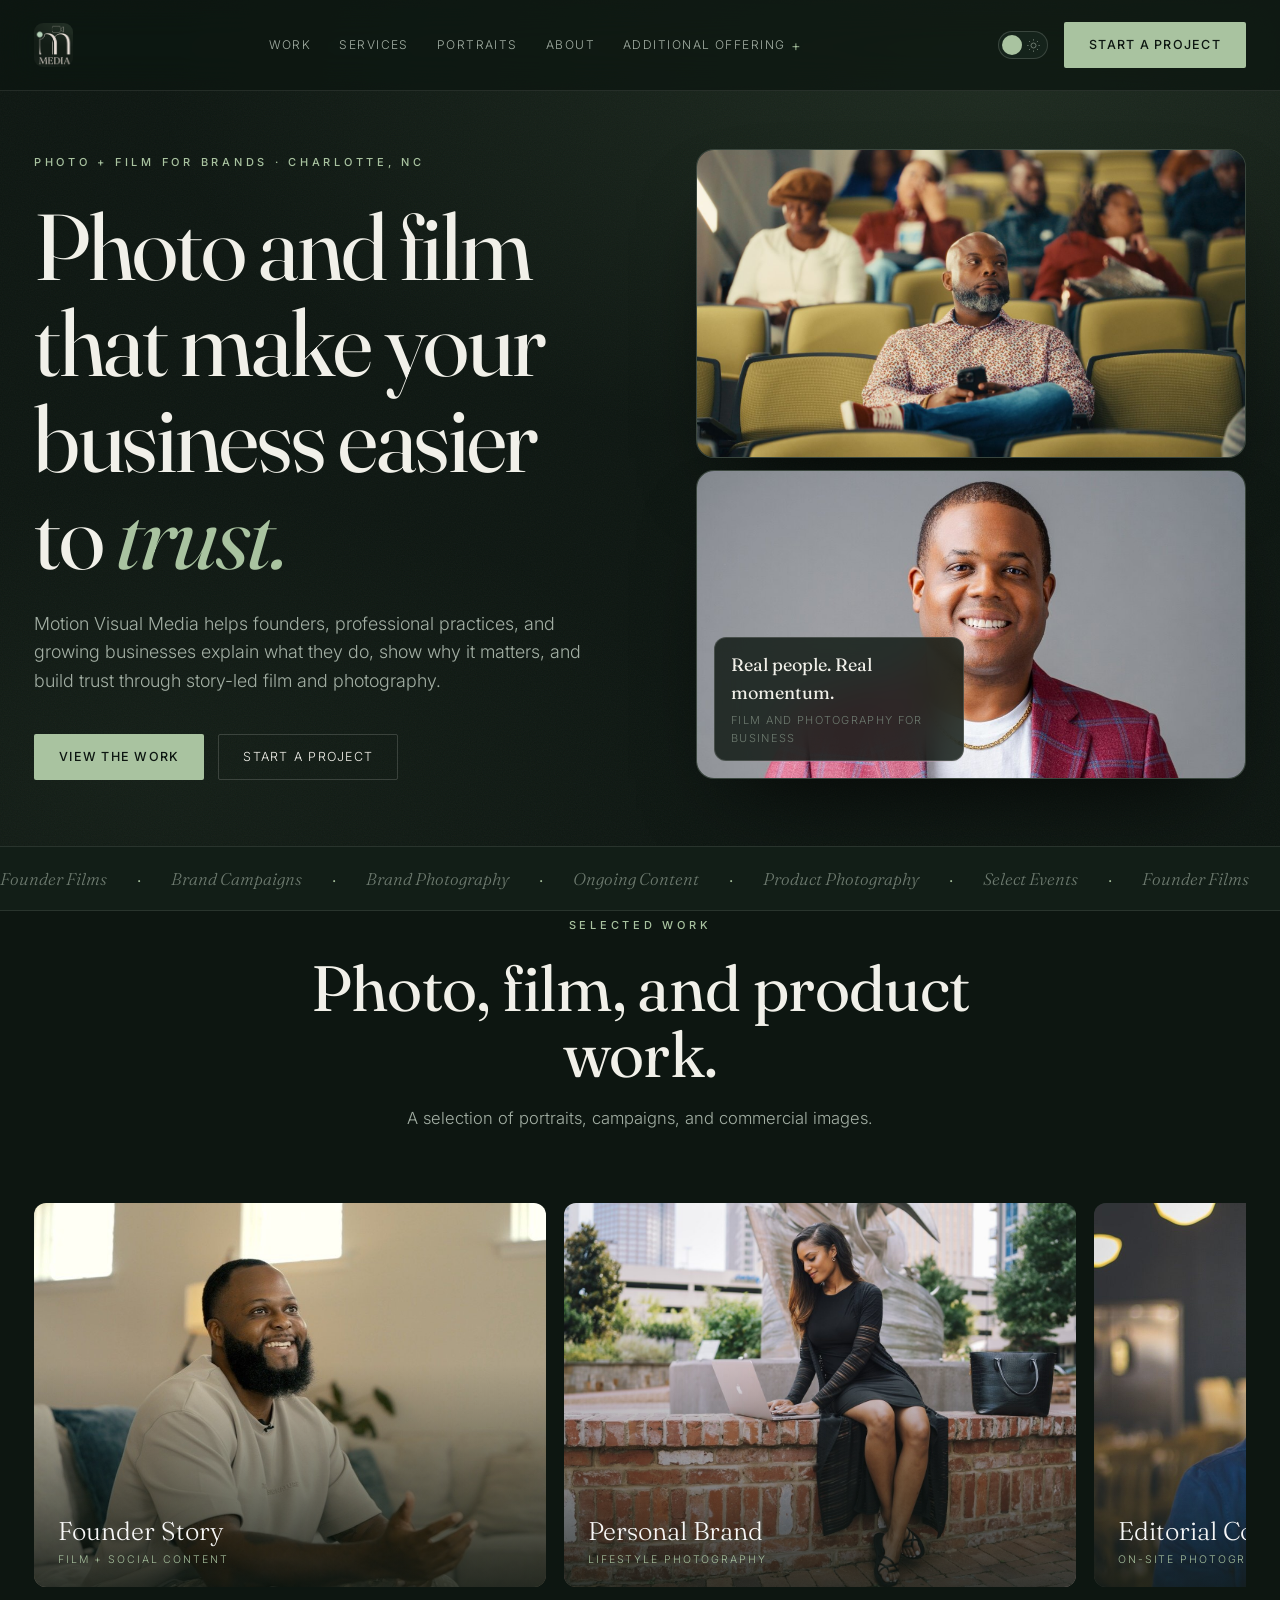
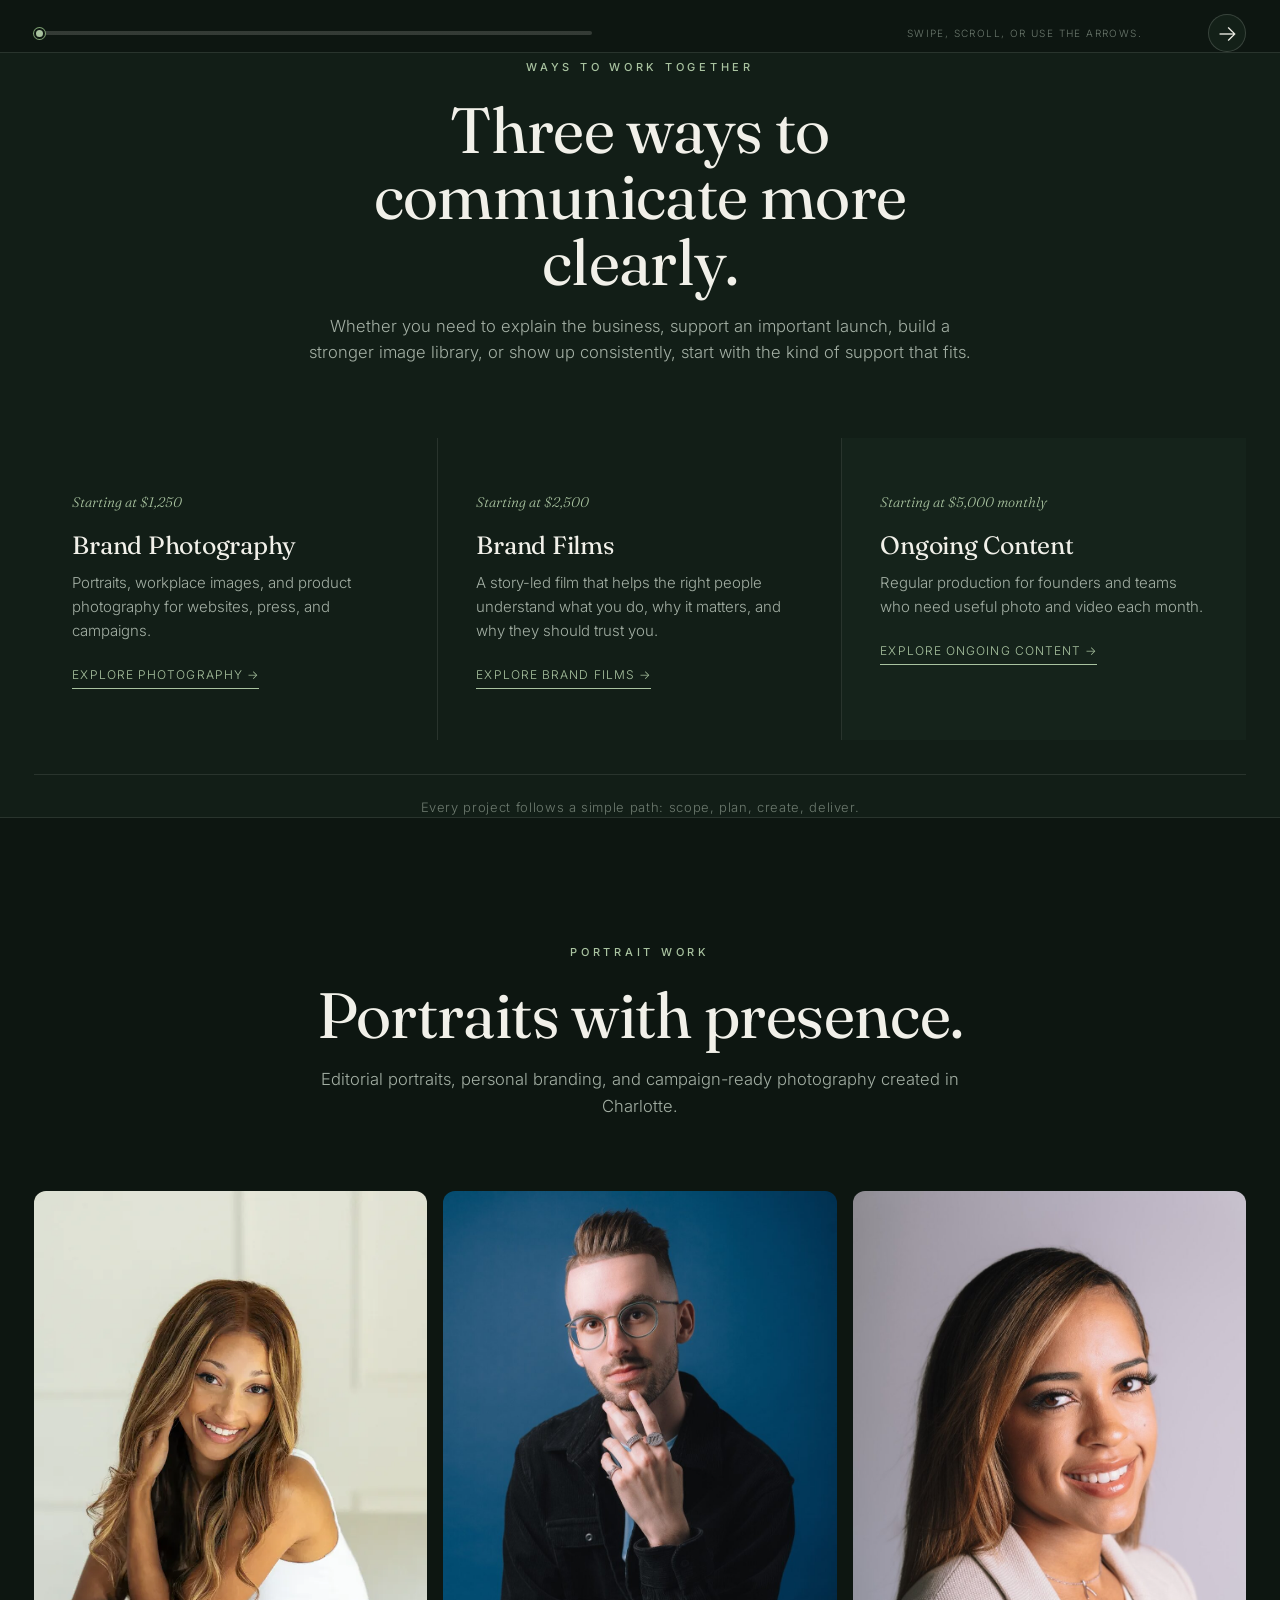
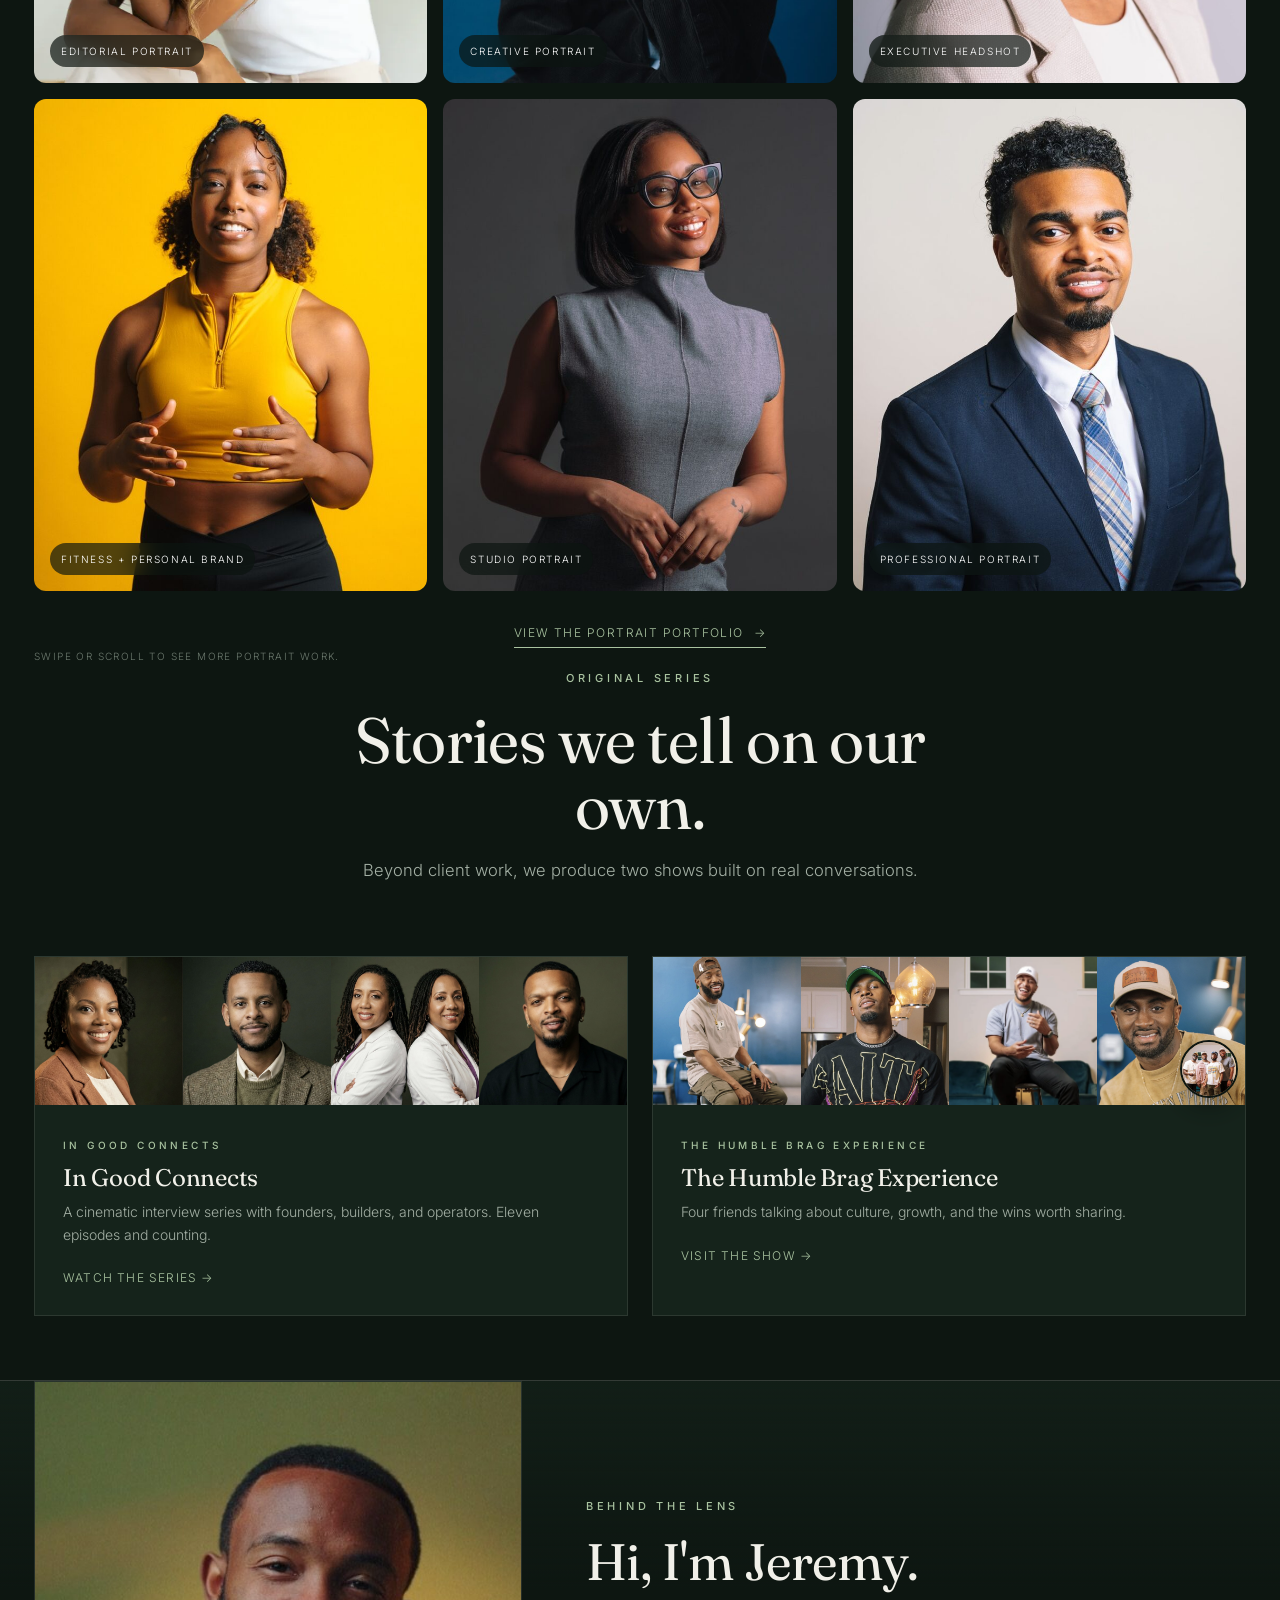
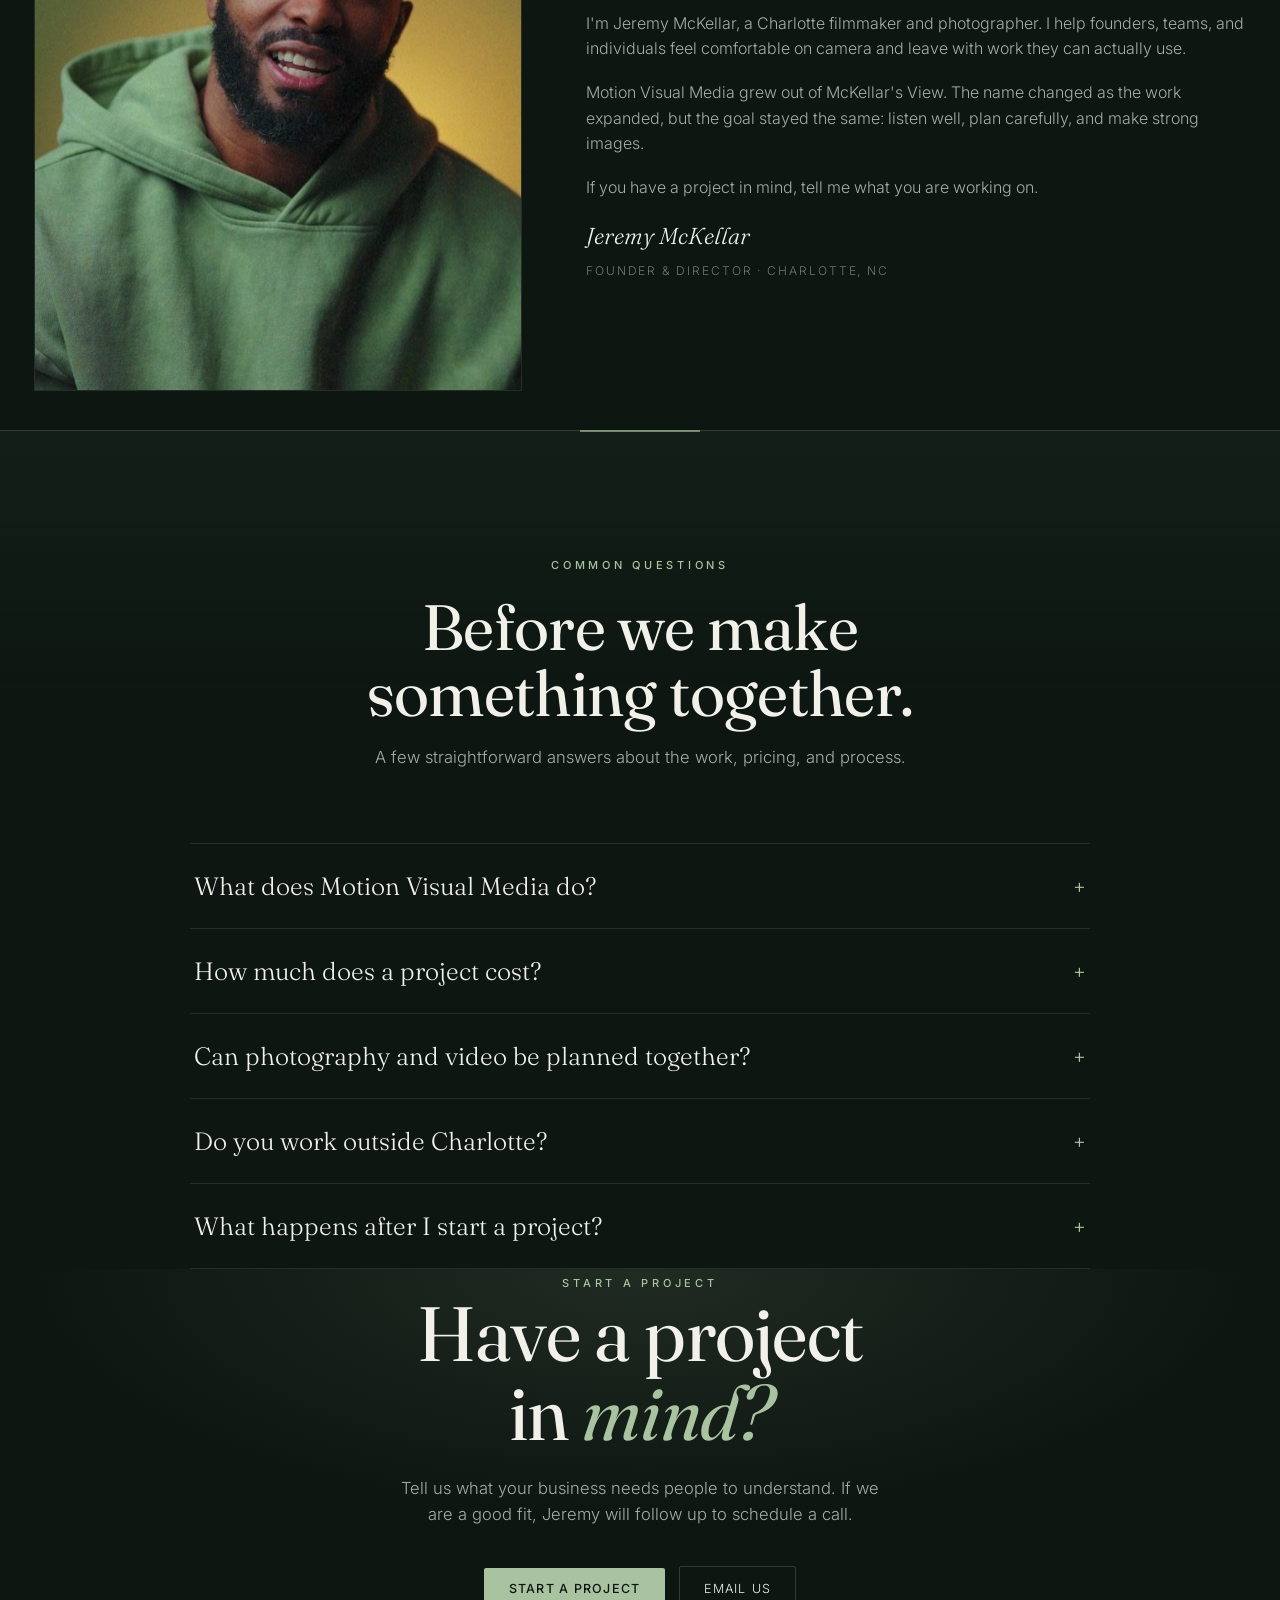
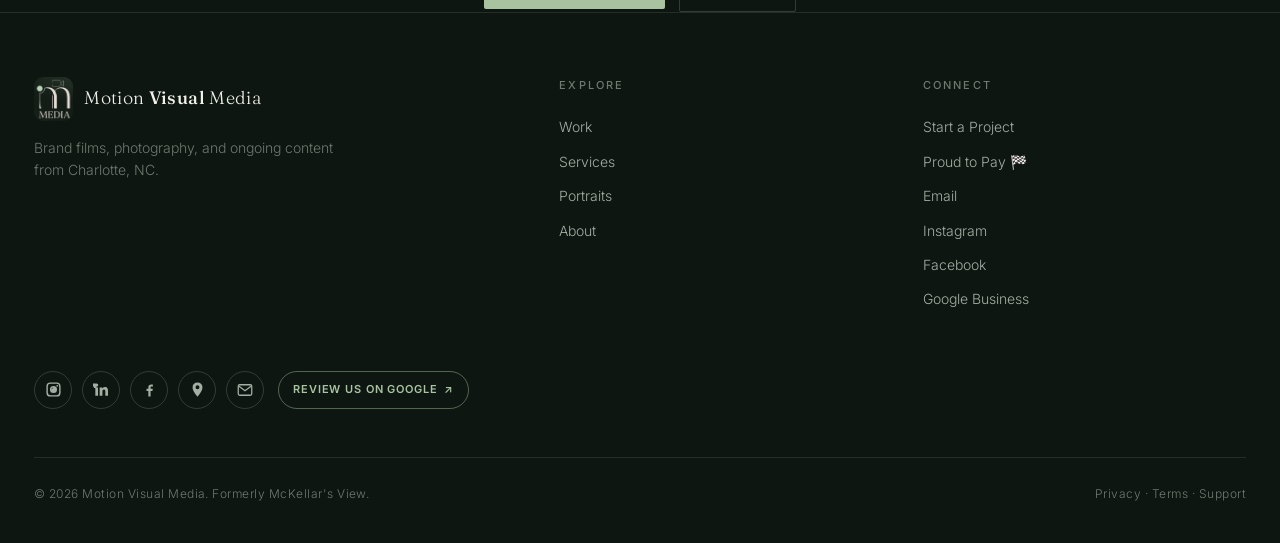
==== commit 8715d338: "Restore sixth homepage portrait" ====
--- a/index.html
+++ b/index.html
@@ -479,6 +479,7 @@
   <div class="portrait-work-grid">
     <figure class="portrait-work-card wide reveal"><img src="assets/portraits/sydney-leah/sydney-seated-smile-960.webp" srcset="assets/portraits/sydney-leah/sydney-seated-smile-960.webp 640w, assets/portraits/sydney-leah/sydney-seated-smile-1800.webp 1200w" sizes="(max-width:720px) calc(100vw - 54px), 33vw" width="1200" height="1800" alt="Sydney Leah smiling while seated for a relaxed studio portrait" loading="lazy" decoding="async"><figcaption class="portrait-label">Editorial Portrait</figcaption></figure>
     <figure class="portrait-work-card reveal"><img src="assets/portrait_creative_blue.jpg" alt="Creative studio portrait on a blue background" loading="lazy"><figcaption class="portrait-label">Creative Portrait</figcaption></figure>
+    <figure class="portrait-work-card reveal"><img src="assets/portrait_corporate_woman.jpg" alt="Professional studio headshot of a woman" loading="lazy"><figcaption class="portrait-label">Executive Headshot</figcaption></figure>
     <figure class="portrait-work-card reveal"><img src="assets/portrait_fitness_yellow.jpg" alt="Fitness brand portrait on a yellow studio background" loading="lazy"><figcaption class="portrait-label">Fitness + Personal Brand</figcaption></figure>
     <figure class="portrait-work-card wide reveal"><img src="assets/portrait_executive_glasses.jpg" alt="Studio portrait of a woman in glasses" loading="lazy"><figcaption class="portrait-label">Studio Portrait</figcaption></figure>
     <figure class="portrait-work-card wide reveal"><img src="assets/portrait_male_suit.jpg" alt="Professional portrait of a man in a suit" loading="lazy"><figcaption class="portrait-label">Professional Portrait</figcaption></figure>
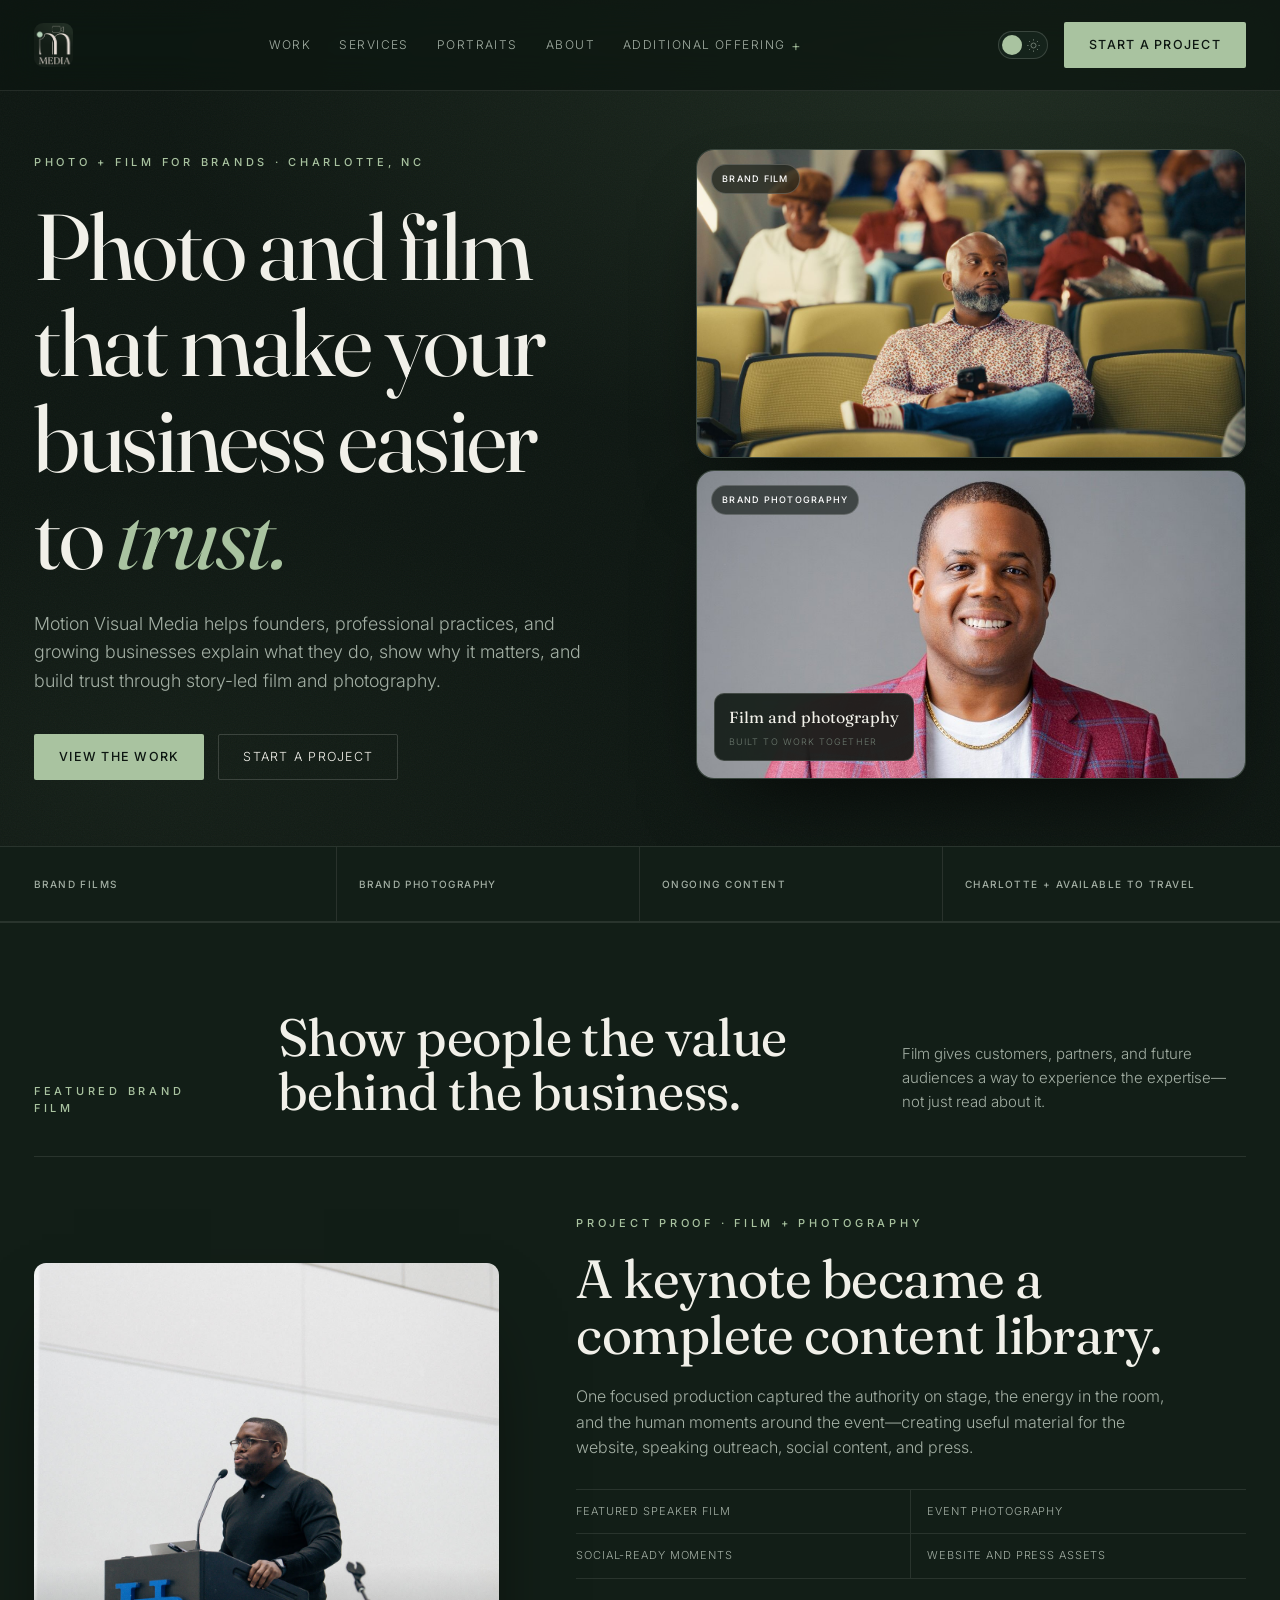
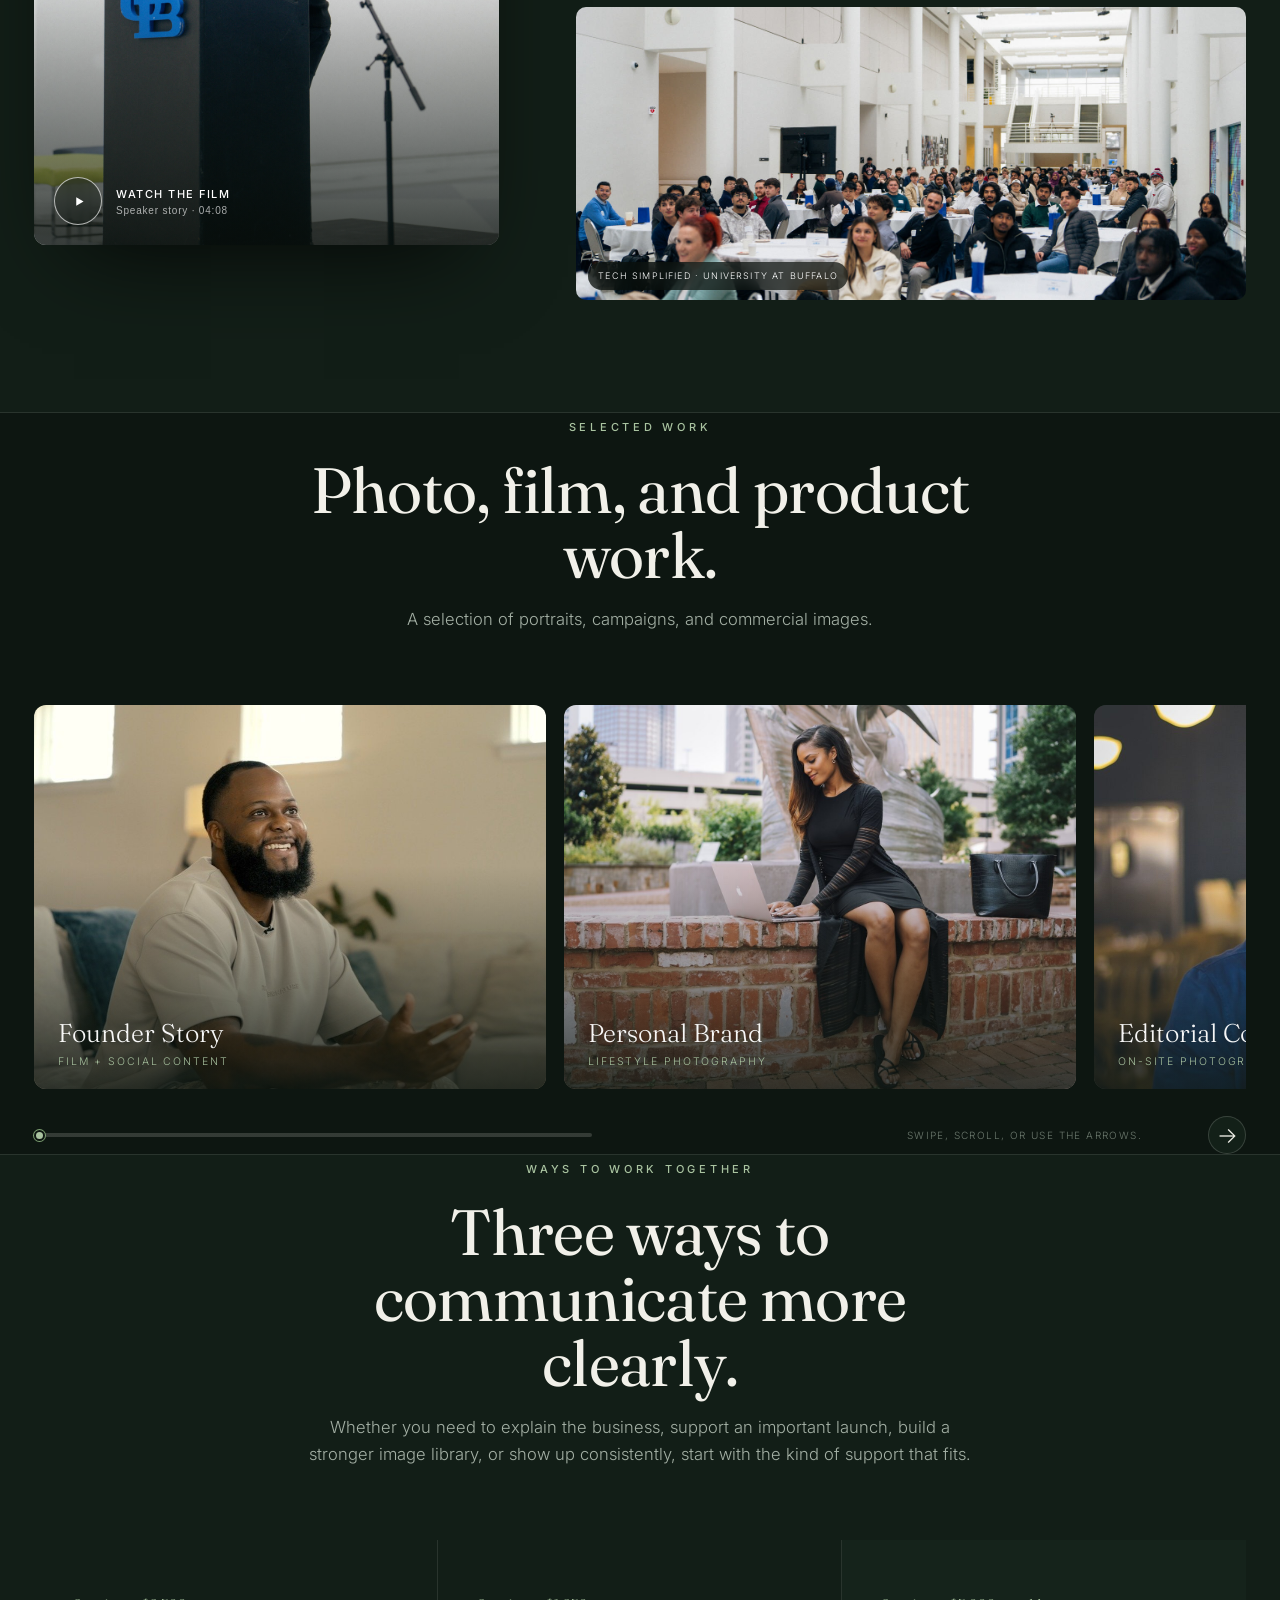
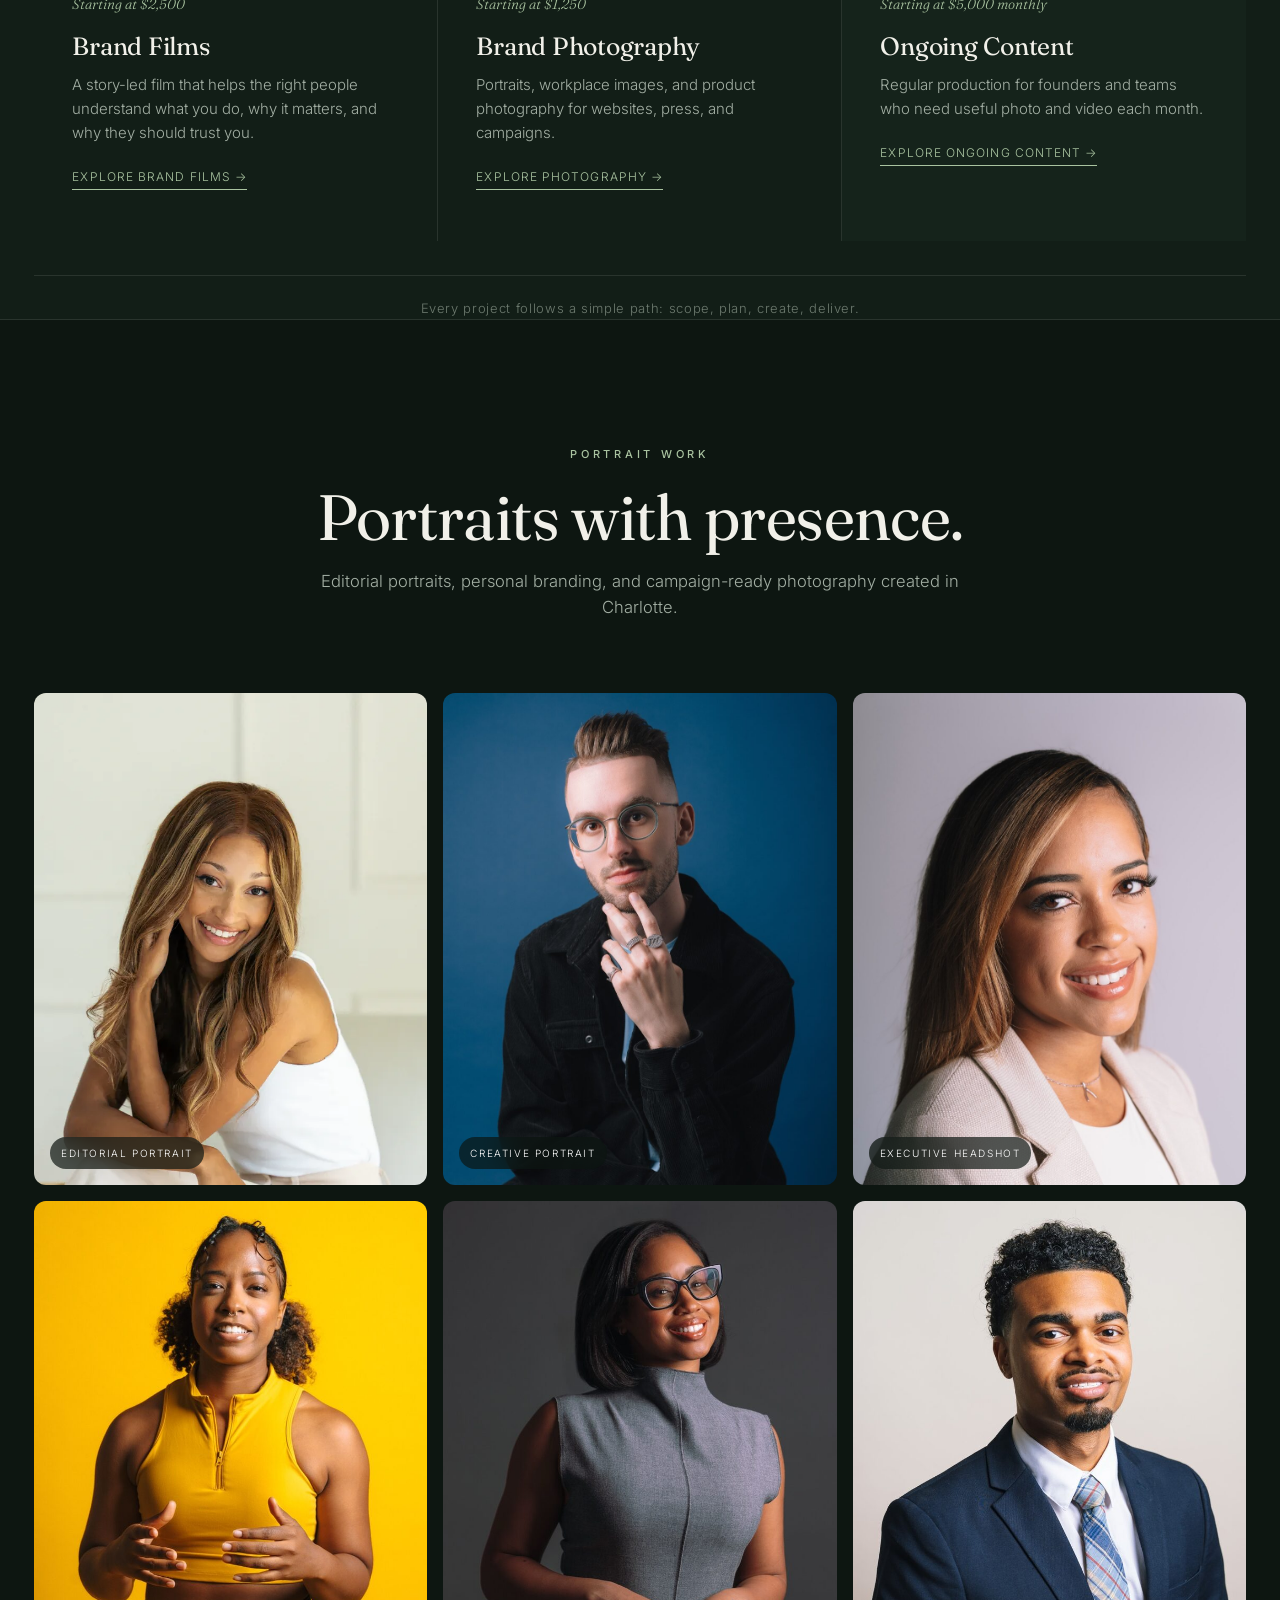
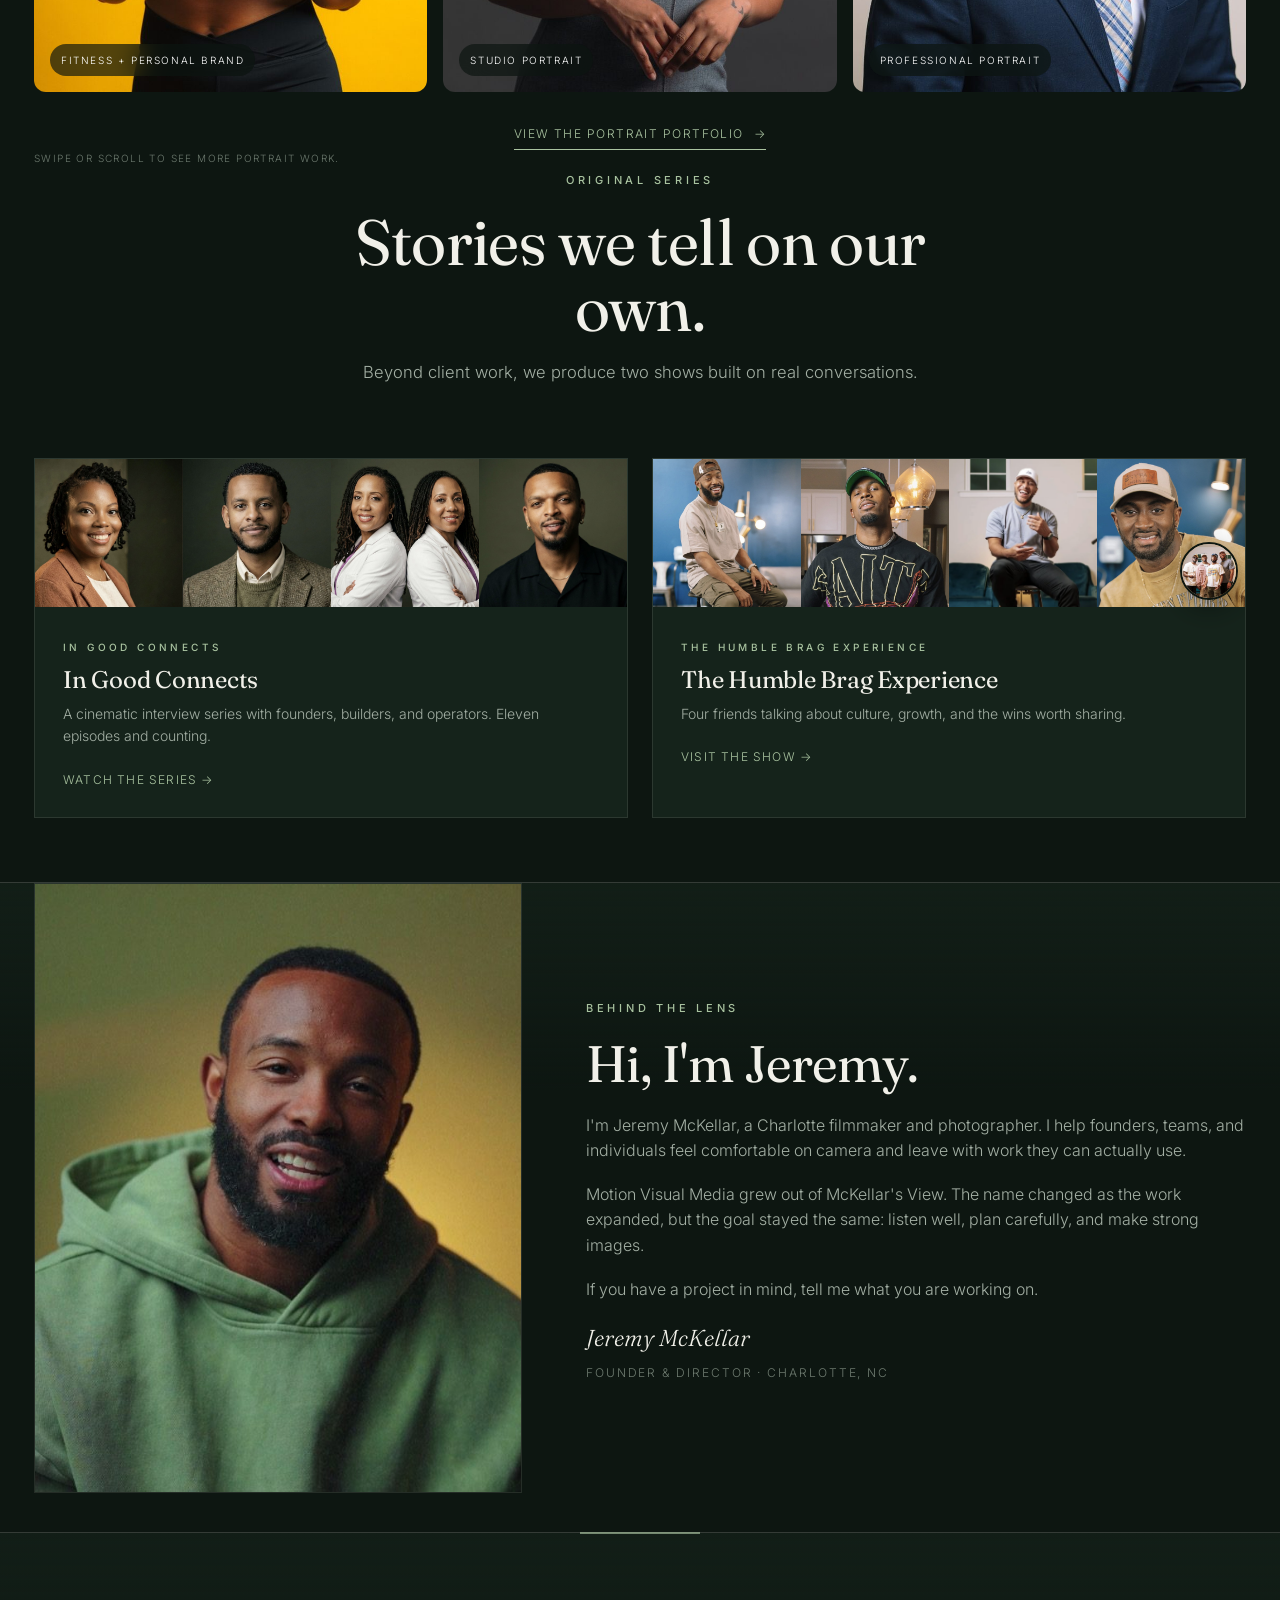
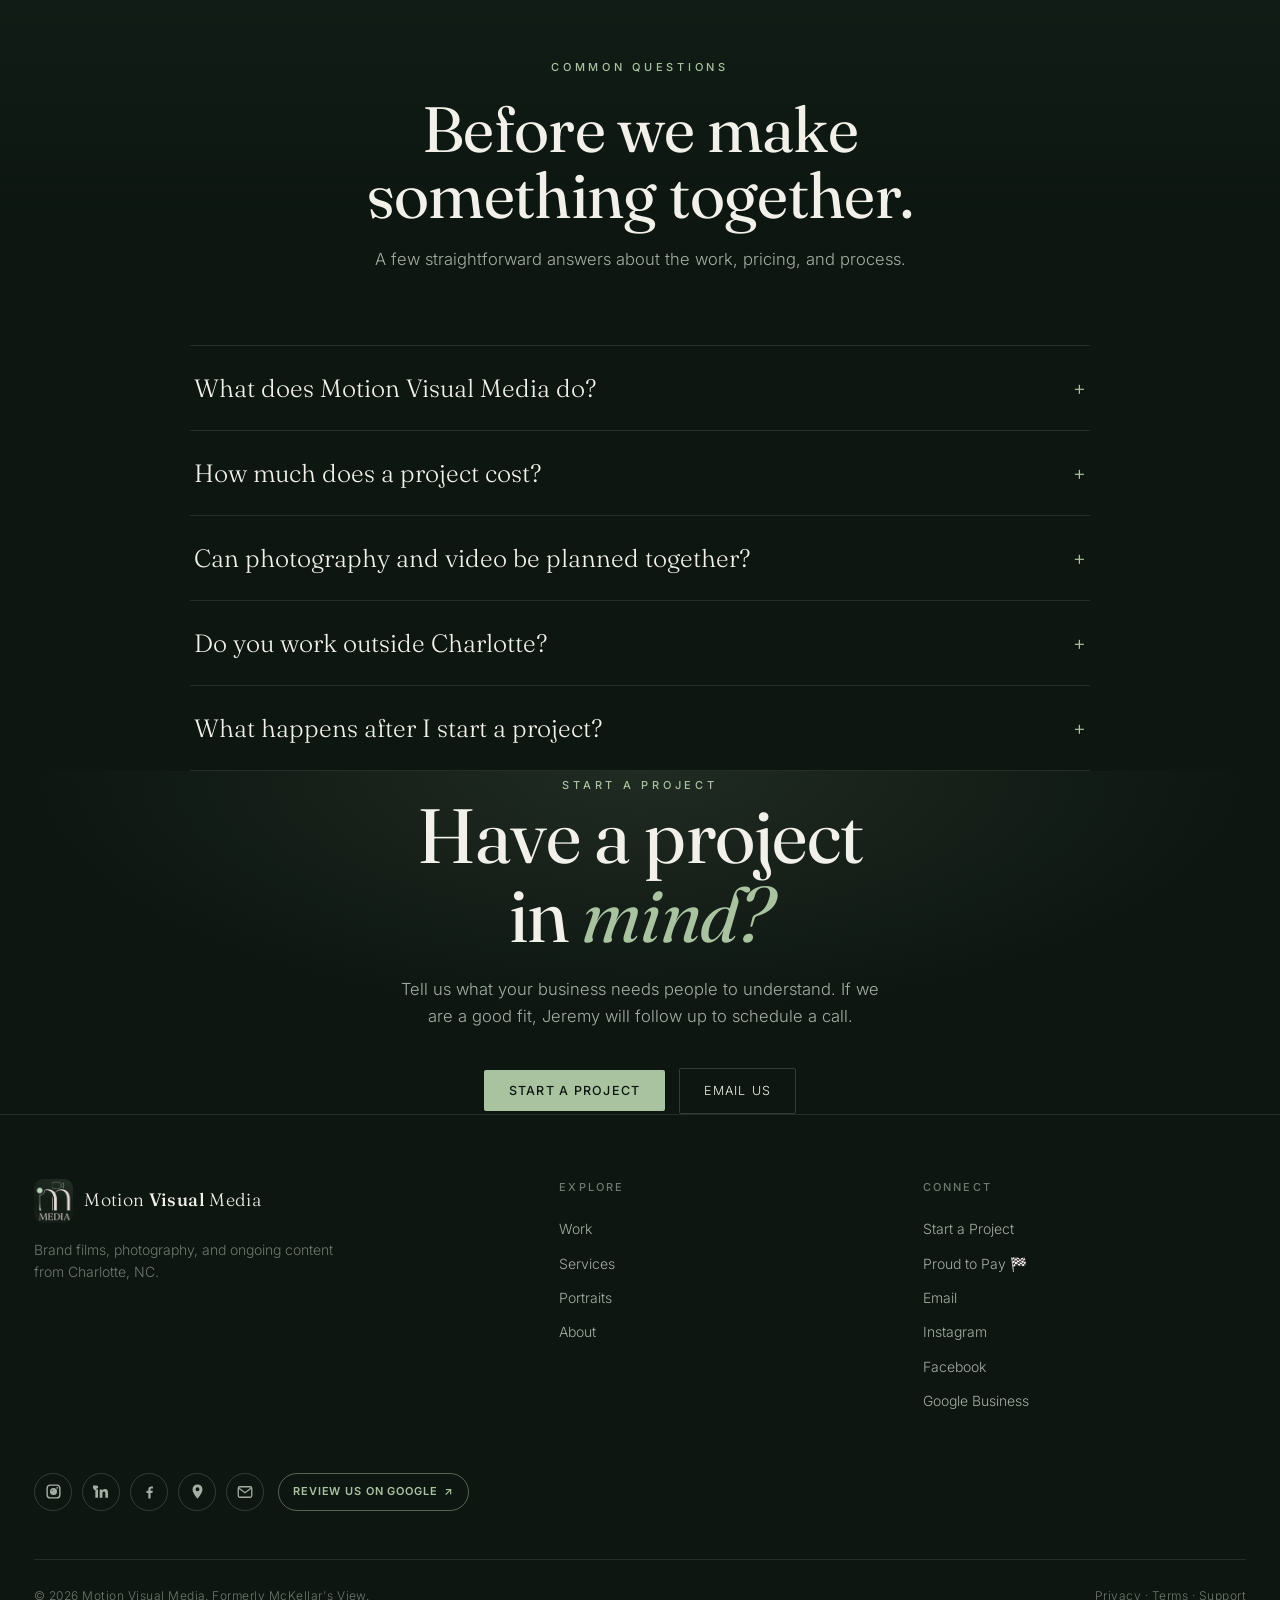
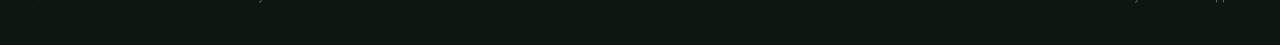
==== commit 06590a26: "Add featured brand film to homepage" ====
--- a/index.html
+++ b/index.html
@@ -152,25 +152,51 @@
   .hero-shot:first-child,.hero-shot-secondary{aspect-ratio:16/9;width:100%}
   .hero-shot img{width:100%;height:100%;object-fit:cover}
   .hero-shot:first-child img{object-position:center center}
+  .hero-shot-label{position:absolute;z-index:2;top:14px;left:14px;padding:7px 10px;border:1px solid rgba(255,255,255,.2);border-radius:999px;background:rgba(13,22,17,.62);color:#fff;font-size:9px;font-weight:500;letter-spacing:.14em;text-transform:uppercase;backdrop-filter:blur(12px);-webkit-backdrop-filter:blur(12px)}
   /* On desktop, lift Sam's portrait just enough to keep the caption clear of his face. Mobile keeps its portrait framing below. */
   .hero-shot-secondary img{object-position:center 12%;transform:none}
-  .hero-proof-note{position:absolute;left:18px;bottom:18px;z-index:3;background:color-mix(in srgb,var(--bg) 82%,transparent);border:1px solid var(--line-2);border-radius:12px;padding:13px 16px;max-width:250px;backdrop-filter:blur(18px);-webkit-backdrop-filter:blur(18px)}
-  .hero-proof-note strong{display:block;font-family:var(--display);font-size:18px;font-weight:400;color:var(--ink)}
-  .hero-proof-note span{display:block;color:var(--ink-faint);font-size:11px;letter-spacing:.12em;text-transform:uppercase;margin-top:4px}
+  .hero-proof-note{position:absolute;left:18px;bottom:18px;z-index:3;background:color-mix(in srgb,var(--bg) 88%,transparent);border:1px solid var(--line-2);border-radius:10px;padding:11px 14px;max-width:260px;backdrop-filter:blur(18px);-webkit-backdrop-filter:blur(18px)}
+  .hero-proof-note strong{display:block;font-family:var(--display);font-size:16px;font-weight:400;color:var(--ink)}
+  .hero-proof-note span{display:block;color:var(--ink-faint);font-size:9px;letter-spacing:.12em;text-transform:uppercase;margin-top:4px}
   .scroll-cue{position:absolute;bottom:26px;left:50%;transform:translateX(-50%);z-index:3;display:flex;flex-direction:column;align-items:center;gap:8px;color:var(--ink-faint);font-size:10px;letter-spacing:.2em;text-transform:uppercase}
   .scroll-cue .ln{width:1px;height:38px;background:linear-gradient(var(--accent),transparent);animation:cue 2s var(--ease) infinite}
   @keyframes cue{0%{transform:scaleY(0);transform-origin:top}40%{transform:scaleY(1);transform-origin:top}60%{transform:scaleY(1);transform-origin:bottom}100%{transform:scaleY(0);transform-origin:bottom}}
 
-  /* FULL-BLEED FEATURE REEL */
-
-  /* MARQUEE */
-  .marquee{border-top:1px solid var(--line);border-bottom:1px solid var(--line);padding:18px 0;overflow:hidden;background:var(--bg-soft)}
-  .marquee-track{display:flex;width:max-content;white-space:nowrap;animation:marqueeMove 28s linear infinite;will-change:transform;transform:translate3d(0,0,0)}
-  .marquee-group{display:flex;flex-shrink:0}
-  .marquee-track span{font-family:var(--display);font-size:17px;color:var(--ink-faint);font-style:italic;display:flex;align-items:center;flex-shrink:0}
-  .marquee-track span::after{content:"·";margin:0 30px;color:var(--accent);font-style:normal}
-  @keyframes marqueeMove{to{transform:translate3d(-50%,0,0)}}
-  @media(prefers-reduced-motion:reduce){.marquee-track{animation-duration:60s!important}}
+  /* FEATURED BRAND FILM */
+  .feature-film-section{padding:clamp(62px,7vw,88px) 0 clamp(78px,9vw,112px);background:var(--bg-soft);border-top:1px solid var(--line);border-bottom:1px solid var(--line)}
+  .feature-film-intro{display:grid;grid-template-columns:minmax(150px,.42fr) minmax(360px,1.25fr) minmax(260px,.75fr);gap:clamp(28px,4vw,64px);align-items:end;margin-bottom:clamp(36px,4vw,52px);padding-bottom:clamp(28px,3vw,40px);border-bottom:1px solid var(--line)}
+  .feature-film-intro h2{font-size:clamp(40px,4.1vw,58px);max-width:680px;margin:0;line-height:1.02}
+  .feature-film-intro>p{max-width:44ch;margin:0 0 4px;color:var(--ink-mute);font-size:15px}
+  .feature-film-card{display:grid;grid-template-columns:minmax(330px,.82fr) minmax(420px,1.18fr);gap:clamp(34px,6vw,82px);align-items:center}
+  .feature-film-poster{position:relative;display:block;width:100%;padding:0;border:0;border-radius:12px;overflow:hidden;background:var(--panel);box-shadow:var(--shadow);cursor:pointer;text-align:left;color:#fff}
+  .feature-film-poster img{width:100%;aspect-ratio:4/5;object-fit:cover;object-position:center center;transition:transform .7s var(--ease)}
+  .feature-film-poster:hover img{transform:scale(1.018)}
+  .feature-film-poster::after{content:"";position:absolute;inset:0;background:linear-gradient(180deg,transparent 52%,rgba(8,14,10,.78));pointer-events:none}
+  .feature-film-play{position:absolute;z-index:2;left:20px;right:20px;bottom:20px;display:flex;align-items:center;gap:14px}
+  .feature-film-play .play-icon{display:grid;place-items:center;flex:0 0 48px;width:48px;height:48px;border:1px solid rgba(255,255,255,.65);border-radius:50%;background:rgba(8,14,10,.36);backdrop-filter:blur(10px)}
+  .feature-film-play svg{width:13px;height:13px;fill:currentColor;transform:translateX(1px)}
+  .feature-film-play strong,.feature-film-play small{display:block}.feature-film-play strong{font:500 11px var(--sans);letter-spacing:.14em;text-transform:uppercase}.feature-film-play small{margin-top:4px;color:rgba(255,255,255,.65);font-size:10px;letter-spacing:.08em}
+  .feature-film-copy h3{font-size:clamp(34px,4.2vw,58px);margin:17px 0 22px;max-width:760px}
+  .feature-film-copy>p{max-width:60ch;color:var(--ink-mute);font-size:16px;margin-bottom:28px}
+  .feature-film-outcomes{display:grid;grid-template-columns:repeat(2,1fr);margin:0 0 28px;border-top:1px solid var(--line)}
+  .feature-film-outcomes span{padding:13px 10px 13px 0;border-bottom:1px solid var(--line);color:var(--ink-mute);font-size:11px;letter-spacing:.08em;text-transform:uppercase}
+  .feature-film-outcomes span:nth-child(odd){border-right:1px solid var(--line)}.feature-film-outcomes span:nth-child(even){padding-left:16px}
+  .feature-film-room{position:relative;margin:0;overflow:hidden;border-radius:10px;background:var(--panel)}
+  .feature-film-room img{width:100%;aspect-ratio:16/7;object-fit:cover;object-position:center 44%}
+  .feature-film-room figcaption{position:absolute;left:12px;bottom:10px;padding:7px 10px;border-radius:999px;background:rgba(8,14,10,.68);color:#fff;font-size:9px;letter-spacing:.13em;text-transform:uppercase;backdrop-filter:blur(10px)}
+  .film-viewer{position:fixed;inset:0;z-index:500;display:grid;place-items:center;padding:24px;opacity:0;visibility:hidden;transition:.3s var(--ease)}
+  .film-viewer.open{opacity:1;visibility:visible}.film-viewer-scrim{position:absolute;inset:0;background:rgba(3,7,4,.9);backdrop-filter:blur(8px)}
+  .film-viewer-card{position:relative;z-index:2;width:min(1120px,100%);background:#050806;border:1px solid rgba(255,255,255,.18);border-radius:10px;overflow:hidden;box-shadow:0 30px 100px rgba(0,0,0,.55)}
+  .film-viewer-bar{display:flex;justify-content:space-between;align-items:center;gap:20px;padding:15px 18px;color:#fff}
+  .film-viewer-bar span{font-size:10px;letter-spacing:.16em;text-transform:uppercase;color:var(--accent)}
+  .film-viewer-close{display:grid;place-items:center;width:38px;height:38px;border:1px solid rgba(255,255,255,.25);border-radius:50%;background:transparent;color:#fff;cursor:pointer}.film-viewer-close svg{width:14px;height:14px;stroke:currentColor;stroke-width:1.8}
+  .film-viewer iframe{display:block;width:100%;aspect-ratio:16/9;border:0;background:#000}
+
+  /* STATIC CAPABILITY BAR */
+  .capability-bar{border-top:1px solid var(--line);border-bottom:1px solid var(--line);background:var(--bg-soft)}
+  .capability-list{display:grid;grid-template-columns:repeat(4,1fr);padding-top:0;padding-bottom:0}
+  .capability-list span{display:flex;align-items:center;min-height:74px;padding:0 22px;border-right:1px solid var(--line);color:var(--ink-mute);font-size:10px;font-weight:500;letter-spacing:.14em;text-transform:uppercase}
+  .capability-list span:first-child{padding-left:0}.capability-list span:last-child{padding-right:0;border-right:0}
 
   section{padding:clamp(88px,12vw,140px) 0}
   .sec-head{max-width:680px;margin:0 auto clamp(48px,6vw,72px);text-align:center}
@@ -336,6 +362,7 @@
     .hero-layout{grid-template-columns:1fr;gap:44px}.hero-copy{max-width:760px}.hero-proof{max-width:760px;min-height:0}
     .shows-grid{grid-template-columns:1fr}
     .about-grid{grid-template-columns:1fr;gap:40px}
+    .feature-film-intro{grid-template-columns:1fr;gap:22px}.feature-film-card{grid-template-columns:minmax(300px,.8fr) 1.2fr;gap:34px}
   }
   @media(max-width:760px){
     html{scroll-padding-top:76px}section[id],header[id]{scroll-margin-top:76px}
@@ -362,6 +389,8 @@
     .modal-card{max-width:100%;height:auto;max-height:90vh;border-radius:16px 16px 0 0;padding:60px 22px 32px;transform:none!important}
     .modal .modal-close{position:fixed;top:calc(14px + env(safe-area-inset-top,0px));right:14px;background:var(--panel);z-index:6}
     .show-body{padding:22px}
+    .capability-list{grid-template-columns:repeat(2,1fr)}.capability-list span{min-height:56px;padding:0 12px;border-bottom:1px solid var(--line);font-size:8.5px}.capability-list span:nth-child(2){border-right:0}.capability-list span:nth-child(3){padding-left:0;border-bottom:0}.capability-list span:nth-child(4){border-right:0;border-bottom:0}
+    .feature-film-section{padding:56px 0 72px}.feature-film-intro{gap:16px;margin-bottom:32px;padding-bottom:28px}.feature-film-intro h2{font-size:clamp(36px,10.8vw,46px)}.feature-film-intro>p{font-size:14.5px}.feature-film-card{grid-template-columns:1fr;gap:34px}.feature-film-poster{max-width:540px;margin:0 auto}.feature-film-outcomes{grid-template-columns:1fr}.feature-film-outcomes span:nth-child(odd){border-right:0}.feature-film-outcomes span:nth-child(even){padding-left:0}.feature-film-room img{aspect-ratio:16/9}.film-viewer{padding:0;align-items:center}.film-viewer-scrim{background:rgba(3,7,4,.96);backdrop-filter:none;-webkit-backdrop-filter:none}.film-viewer-card{width:100%;max-width:100%;border-radius:0}.film-viewer-bar{padding:12px 14px}
   }
 </style>
 </head>
@@ -413,20 +442,51 @@
         </div>
       </div>
       <div class="hero-proof" aria-label="Recent Motion Visual Media work">
-        <div class="hero-shot"><img src="assets/deangelo_chair.jpg" alt="Film still of a founder seated in an auditorium"></div>
-        <div class="hero-shot hero-shot-secondary"><img src="assets/sam_blackmon_author.jpg" alt="Executive portrait photographed by Motion Visual Media"></div>
-        <div class="hero-proof-note"><strong>Real people. Real momentum.</strong><span>Film and photography for business</span></div>
+        <div class="hero-shot"><span class="hero-shot-label">Brand Film</span><img src="assets/deangelo_chair.jpg" alt="Film still of a founder seated in an auditorium"></div>
+        <div class="hero-shot hero-shot-secondary"><span class="hero-shot-label">Brand Photography</span><img src="assets/sam_blackmon_author.jpg" alt="Executive portrait photographed by Motion Visual Media"></div>
+        <div class="hero-proof-note"><strong>Film and photography</strong><span>Built to work together</span></div>
       </div>
     </div>
   </div>
 </header>
 
-<div class="marquee">
-  <div class="marquee-track">
-    <div class="marquee-group"><span>Founder Films</span><span>Brand Campaigns</span><span>Brand Photography</span><span>Ongoing Content</span><span>Product Photography</span><span>Select Events</span></div>
-    <div class="marquee-group" aria-hidden="true"><span>Founder Films</span><span>Brand Campaigns</span><span>Brand Photography</span><span>Ongoing Content</span><span>Product Photography</span><span>Select Events</span></div>
+<div class="capability-bar" aria-label="Motion Visual Media capabilities">
+  <div class="wrap capability-list">
+    <span>Brand Films</span><span>Brand Photography</span><span>Ongoing Content</span><span>Charlotte + Available to Travel</span>
   </div>
 </div>
+
+<!-- FEATURED BRAND FILM -->
+<section class="feature-film-section" id="featured-film">
+  <div class="wrap">
+    <div class="feature-film-intro reveal">
+      <span class="eyebrow">Featured Brand Film</span>
+      <h2>Show people the value behind the business.</h2>
+      <p>Film gives customers, partners, and future audiences a way to experience the expertise—not just read about it.</p>
+    </div>
+    <div class="feature-film-card">
+      <button class="feature-film-poster reveal" type="button" data-open-film aria-label="Watch the featured brand film">
+        <img src="assets/sly-stage.jpg" alt="Technology founder presenting to an audience from a podium">
+        <span class="feature-film-play">
+          <span class="play-icon" aria-hidden="true"><svg viewBox="0 0 16 16"><path d="M4 2.8v10.4L13 8 4 2.8Z"/></svg></span>
+          <span><strong>Watch the film</strong><small>Speaker story · 04:08</small></span>
+        </span>
+      </button>
+      <div class="feature-film-copy reveal">
+        <span class="eyebrow">Project Proof · Film + Photography</span>
+        <h3>A keynote became a complete content library.</h3>
+        <p>One focused production captured the authority on stage, the energy in the room, and the human moments around the event—creating useful material for the website, speaking outreach, social content, and press.</p>
+        <div class="feature-film-outcomes" aria-label="Project deliverables">
+          <span>Featured speaker film</span><span>Event photography</span><span>Social-ready moments</span><span>Website and press assets</span>
+        </div>
+        <figure class="feature-film-room">
+          <img src="assets/sly-audience.jpg" alt="Audience gathered during the featured speaking engagement" loading="lazy">
+          <figcaption>Tech Simplified · University at Buffalo</figcaption>
+        </figure>
+      </div>
+    </div>
+  </div>
+</section>
 
 <!-- WORK -->
 <section id="work" class="wrap">
@@ -461,8 +521,8 @@
       <p>Whether you need to explain the business, support an important launch, build a stronger image library, or show up consistently, start with the kind of support that fits.</p>
     </div>
     <div class="svc-grid">
+      <div class="svc reveal"><span class="num">Starting at $2,500</span><h3>Brand Films</h3><p>A story-led film that helps the right people understand what you do, why it matters, and why they should trust you.</p><a href="/brand-films-charlotte" class="offer-link">Explore brand films →</a></div>
       <div class="svc reveal"><span class="num">Starting at $1,250</span><h3>Brand Photography</h3><p>Portraits, workplace images, and product photography for websites, press, and campaigns.</p><a href="/brand-photography-charlotte" class="offer-link">Explore photography →</a></div>
-      <div class="svc reveal"><span class="num">Starting at $2,500</span><h3>Brand Films</h3><p>A story-led film that helps the right people understand what you do, why it matters, and why they should trust you.</p><a href="/brand-films-charlotte" class="offer-link">Explore brand films →</a></div>
       <div class="svc featured reveal"><span class="num">Starting at $5,000 monthly</span><h3>Ongoing Content</h3><p>Regular production for founders and teams who need useful photo and video each month.</p><a href="/ongoing-content-charlotte" class="offer-link">Explore ongoing content →</a></div>
     </div>
     <p class="simple-process">Every project follows a simple path: scope, plan, create, deliver.</p>
@@ -567,6 +627,26 @@
     </div>
   </div>
 </section>
+
+<!-- FEATURED FILM VIEWER -->
+<div class="film-viewer" id="filmViewer" aria-hidden="true">
+  <div class="film-viewer-scrim" data-close-film></div>
+  <div class="film-viewer-card" role="dialog" aria-modal="true" aria-labelledby="filmViewerTitle">
+    <div class="film-viewer-bar">
+      <span id="filmViewerTitle">Featured Brand Film · Motion Visual Media</span>
+      <button class="film-viewer-close" type="button" data-close-film aria-label="Close featured film"><svg viewBox="0 0 16 16" aria-hidden="true"><path d="m3 3 10 10M13 3 3 13"/></svg></button>
+    </div>
+    <iframe
+      id="featuredFilm"
+      src="about:blank"
+      data-src="https://customer-93fnujwdh6707s9m.cloudflarestream.com/0570239d60e27496df1924ad3ece5f97/iframe?poster=https%3A%2F%2Fcustomer-93fnujwdh6707s9m.cloudflarestream.com%2F0570239d60e27496df1924ad3ece5f97%2Fthumbnails%2Fthumbnail.jpg%3Ftime%3D%26height%3D600"
+      loading="lazy"
+      title="Featured brand film produced by Motion Visual Media"
+      allow="accelerometer; gyroscope; autoplay; encrypted-media; picture-in-picture; fullscreen"
+      allowfullscreen
+    ></iframe>
+  </div>
+</div>
 
 <!-- MODAL -->
 <div class="modal" id="intakeModal" aria-hidden="true">
@@ -650,7 +730,12 @@
   function openModal(){modal.classList.add('open');modal.setAttribute('aria-hidden','false');document.body.style.overflow='hidden'}
   function closeModal(){modal.classList.remove('open');modal.setAttribute('aria-hidden','true');document.body.style.overflow=''}
   openBtn.addEventListener('click',openModal);closeBtn.addEventListener('click',closeModal);scrim.addEventListener('click',closeModal);
-  addEventListener('keydown',e=>{if(e.key==='Escape'&&modal.classList.contains('open'))closeModal()});
+  const filmViewer=document.getElementById('filmViewer'),featuredFilm=document.getElementById('featuredFilm');
+  function openFilm(){if(featuredFilm.getAttribute('src')==='about:blank')featuredFilm.setAttribute('src',featuredFilm.dataset.src);filmViewer.classList.add('open');filmViewer.setAttribute('aria-hidden','false');document.body.style.overflow='hidden'}
+  function closeFilm(){featuredFilm.setAttribute('src','about:blank');filmViewer.classList.remove('open');filmViewer.setAttribute('aria-hidden','true');document.body.style.overflow=''}
+  document.querySelectorAll('[data-open-film]').forEach(btn=>btn.addEventListener('click',openFilm));
+  document.querySelectorAll('[data-close-film]').forEach(btn=>btn.addEventListener('click',closeFilm));
+  addEventListener('keydown',e=>{if(e.key==='Escape'){if(modal.classList.contains('open'))closeModal();if(filmViewer.classList.contains('open'))closeFilm()}});
   document.querySelectorAll('a[href="#contact"]').forEach(a=>a.addEventListener('click',e=>{e.preventDefault();closeMenu();openModal()}));
   document.querySelectorAll('a[href^="#"]:not([href="#contact"])').forEach(a=>a.addEventListener('click',e=>{
     const target=document.querySelector(a.getAttribute('href'));
@@ -687,11 +772,6 @@
     workRailNext.addEventListener('click',()=>stepWorkRail(1));
     syncWorkRail();
   }
-  const heroBg=document.getElementById('heroBg');
-  if(!reduce){
-    let ticking=false;
-    addEventListener('scroll',()=>{if(ticking)return;ticking=true;requestAnimationFrame(()=>{const y=scrollY;if(heroBg&&y<900)heroBg.style.transform='translateY('+(y*0.12)+'px)';ticking=false})},{passive:true});
-  }
 </script>
 </body>
 </html>
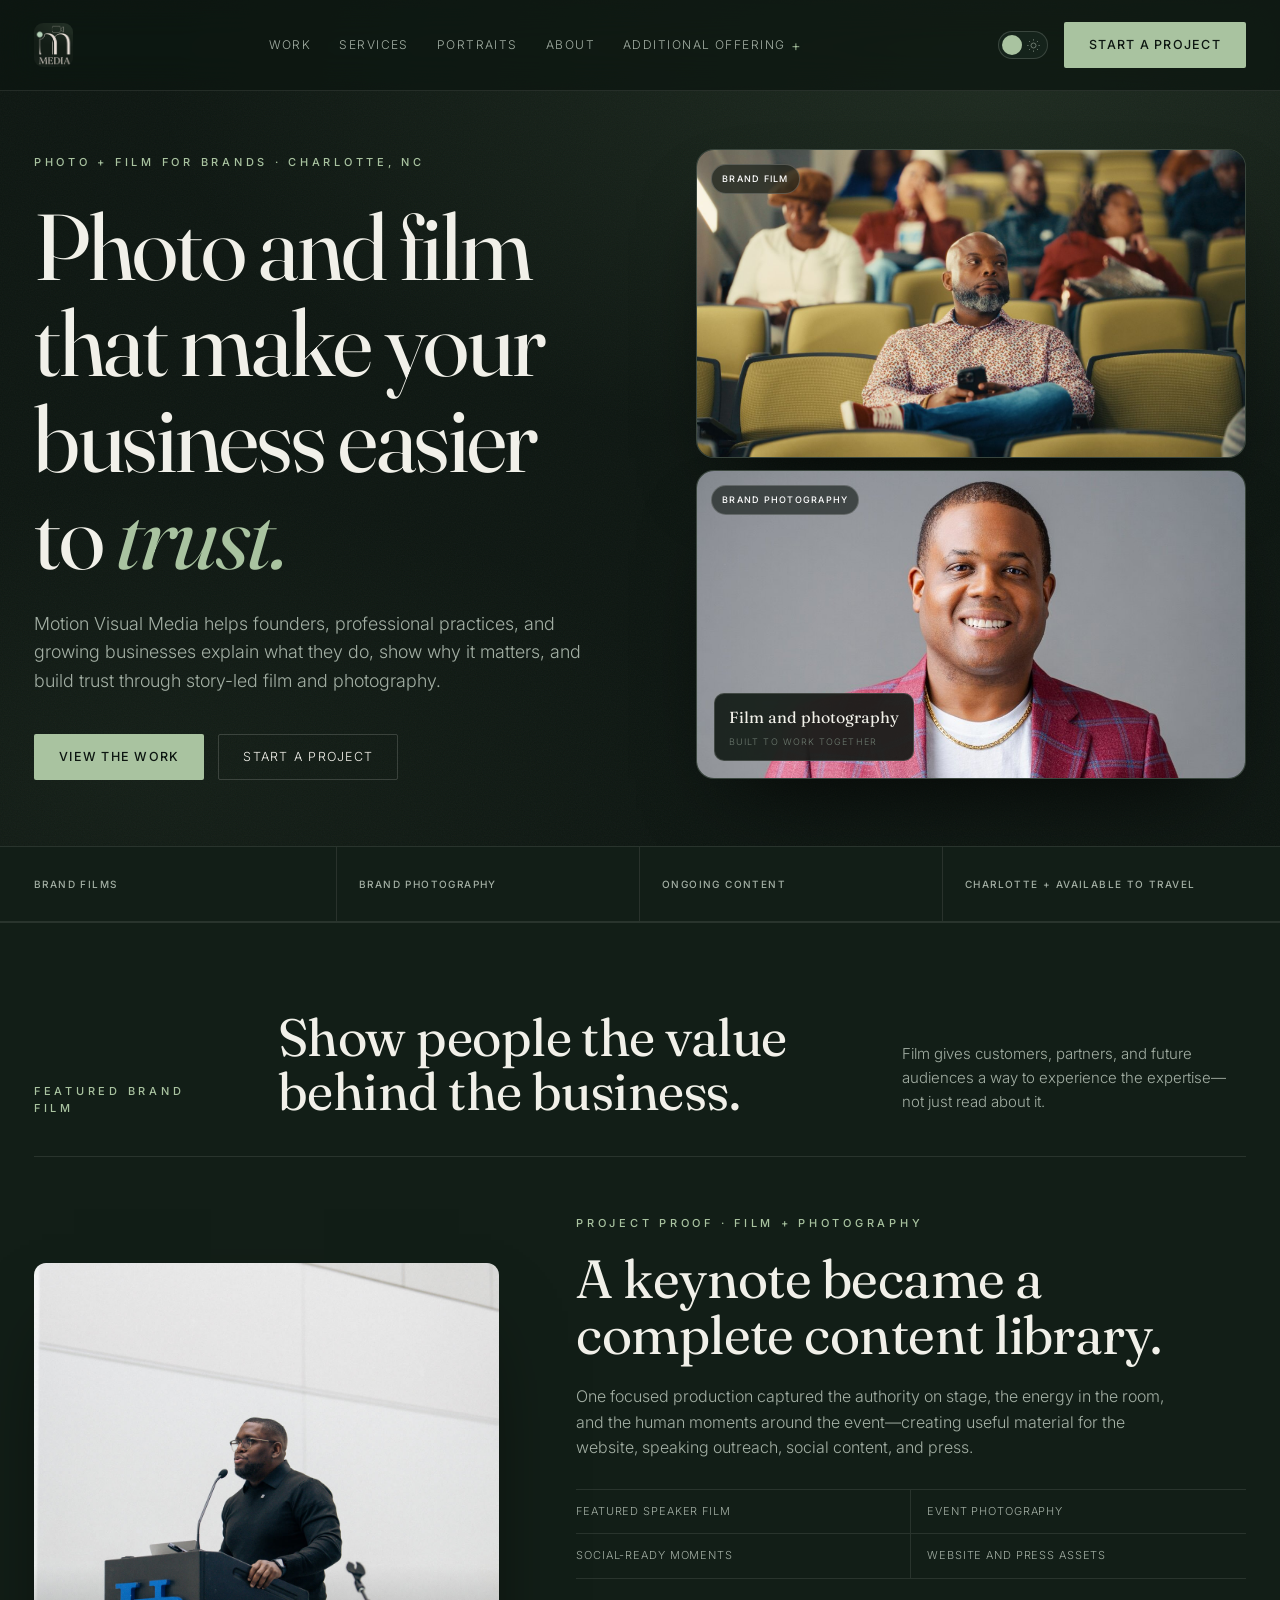
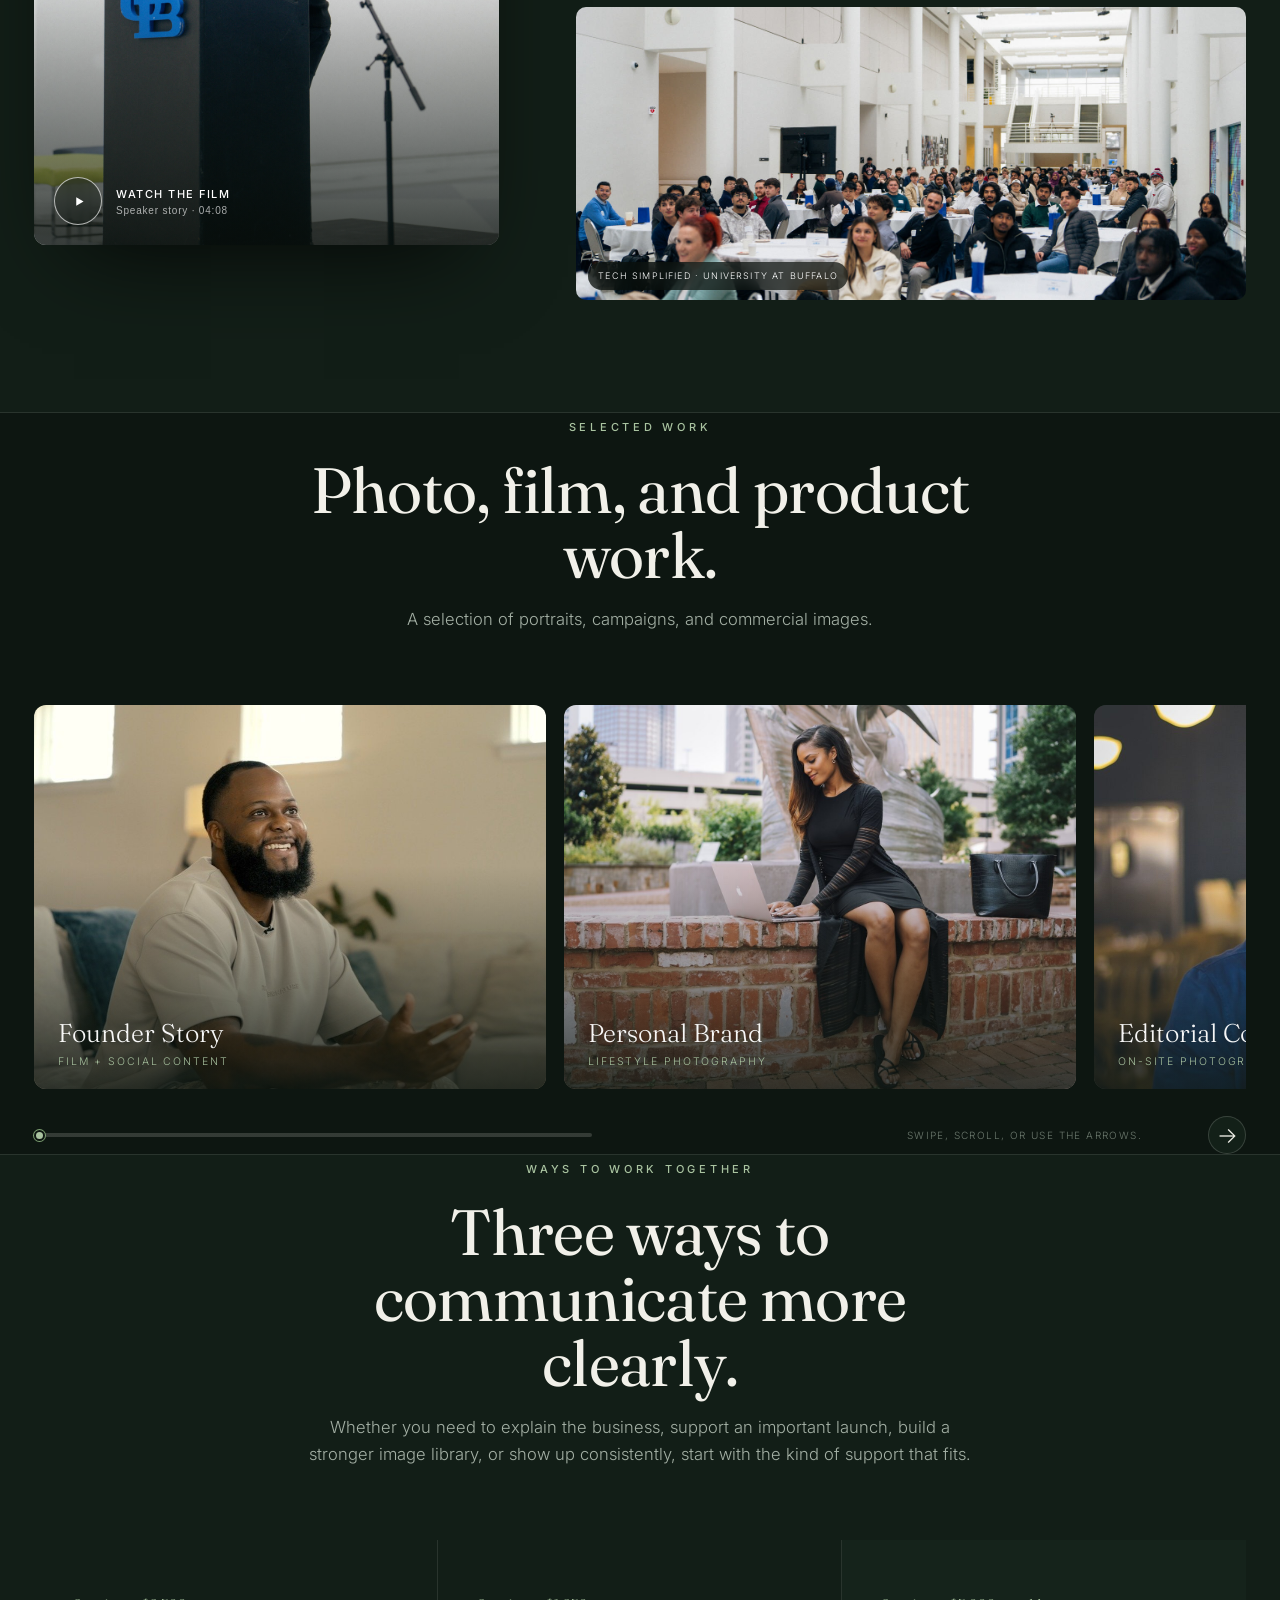
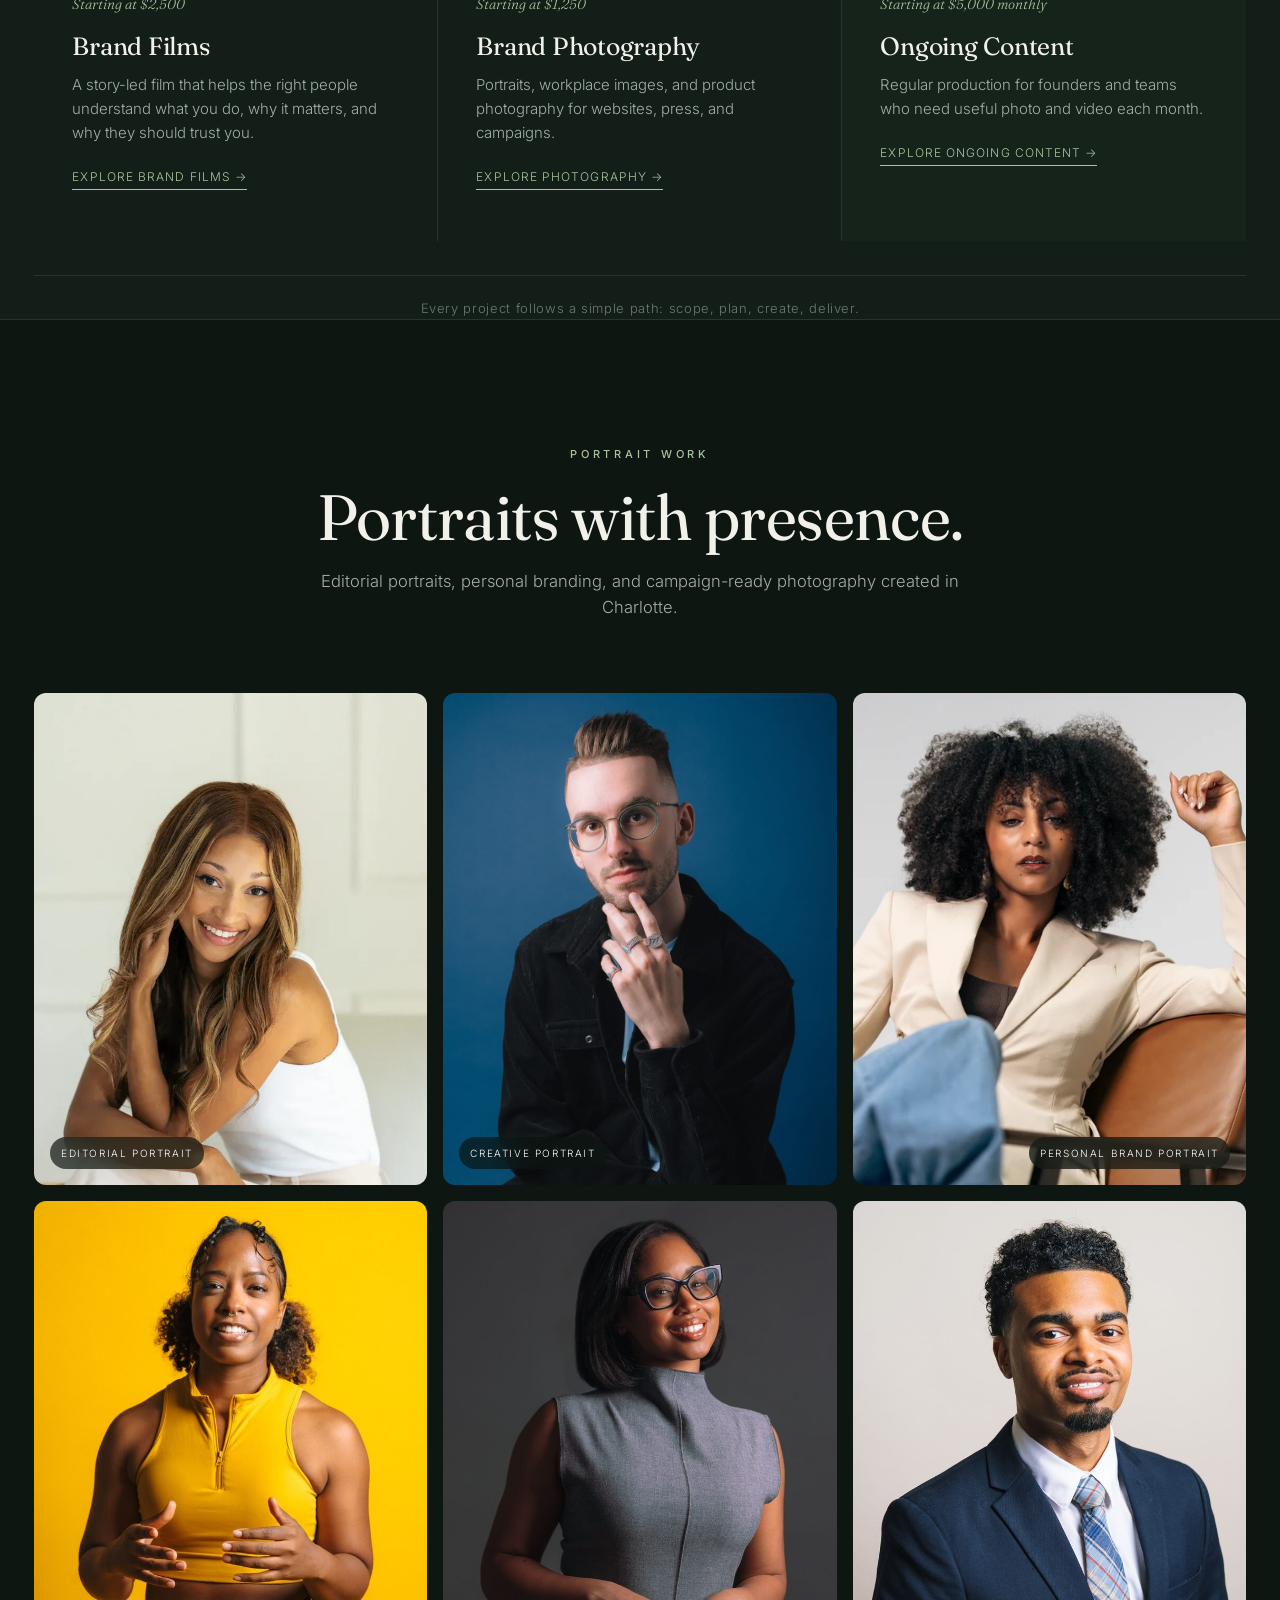
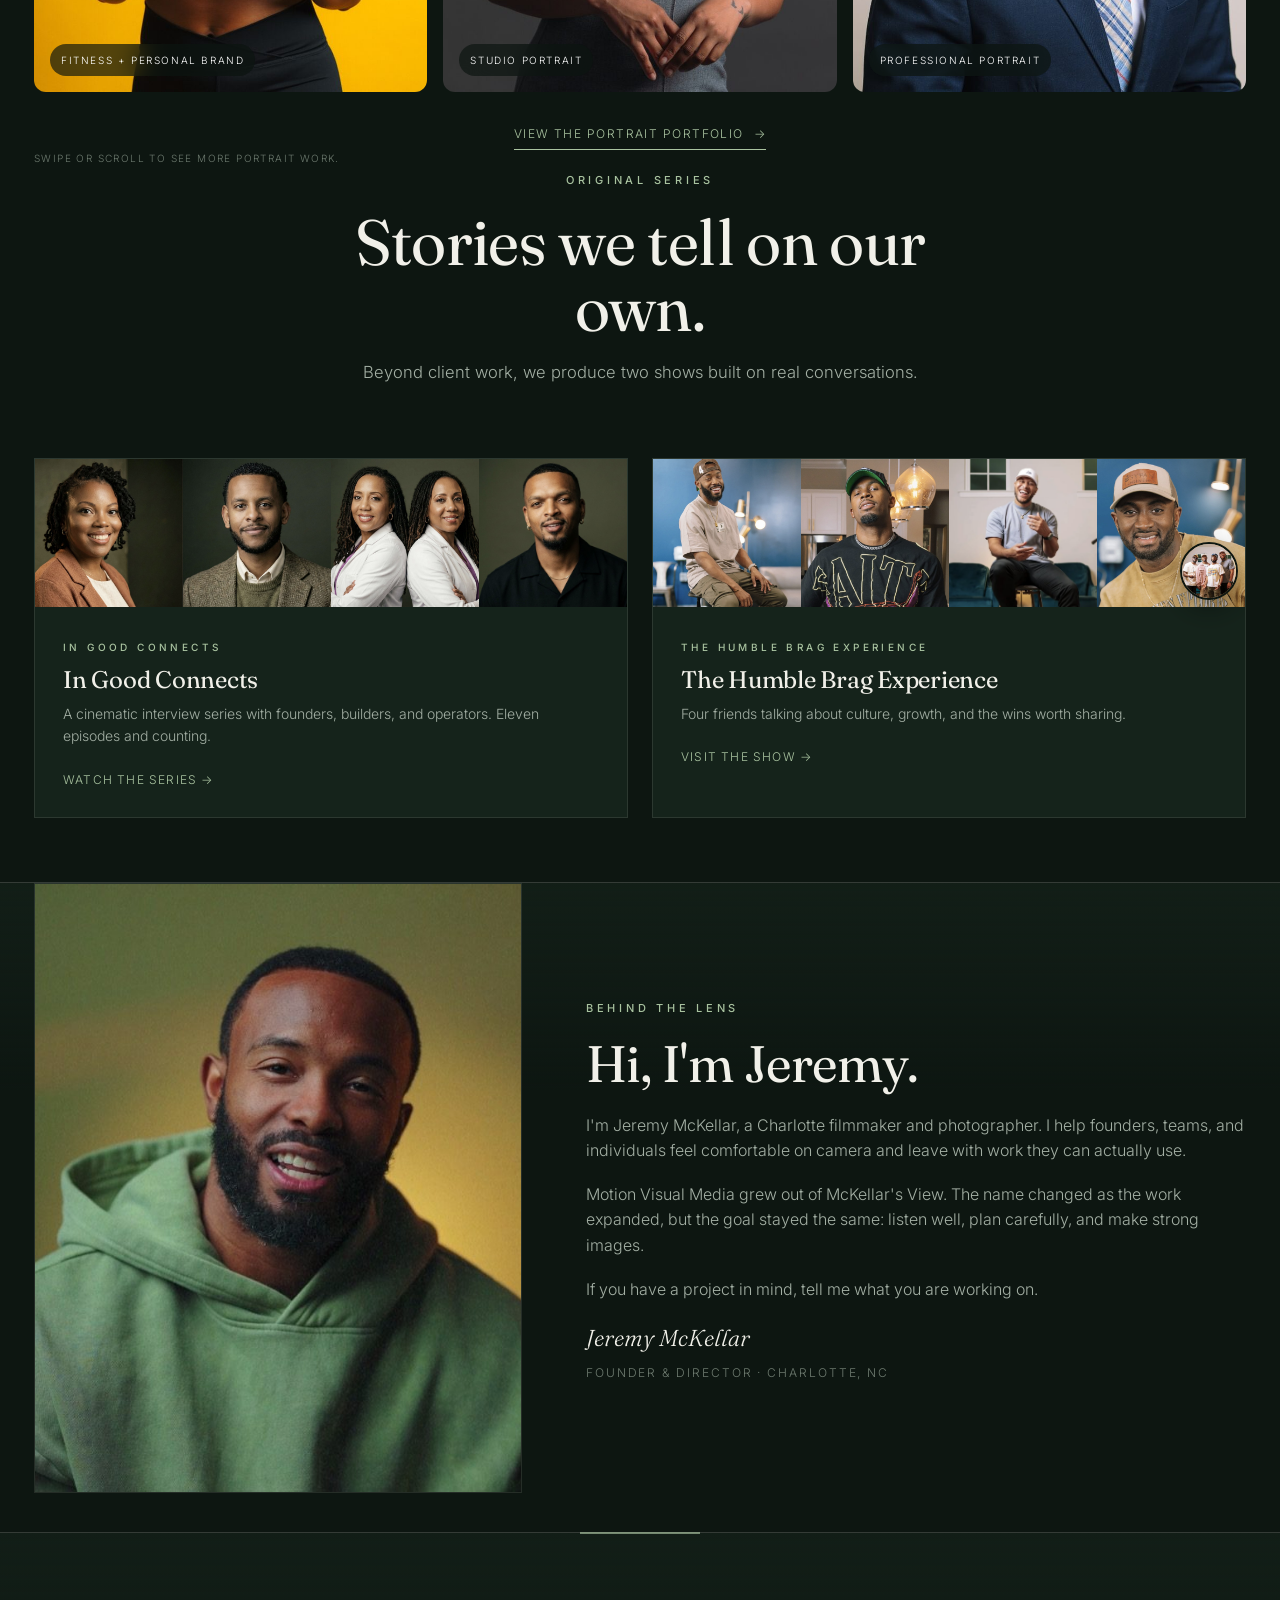
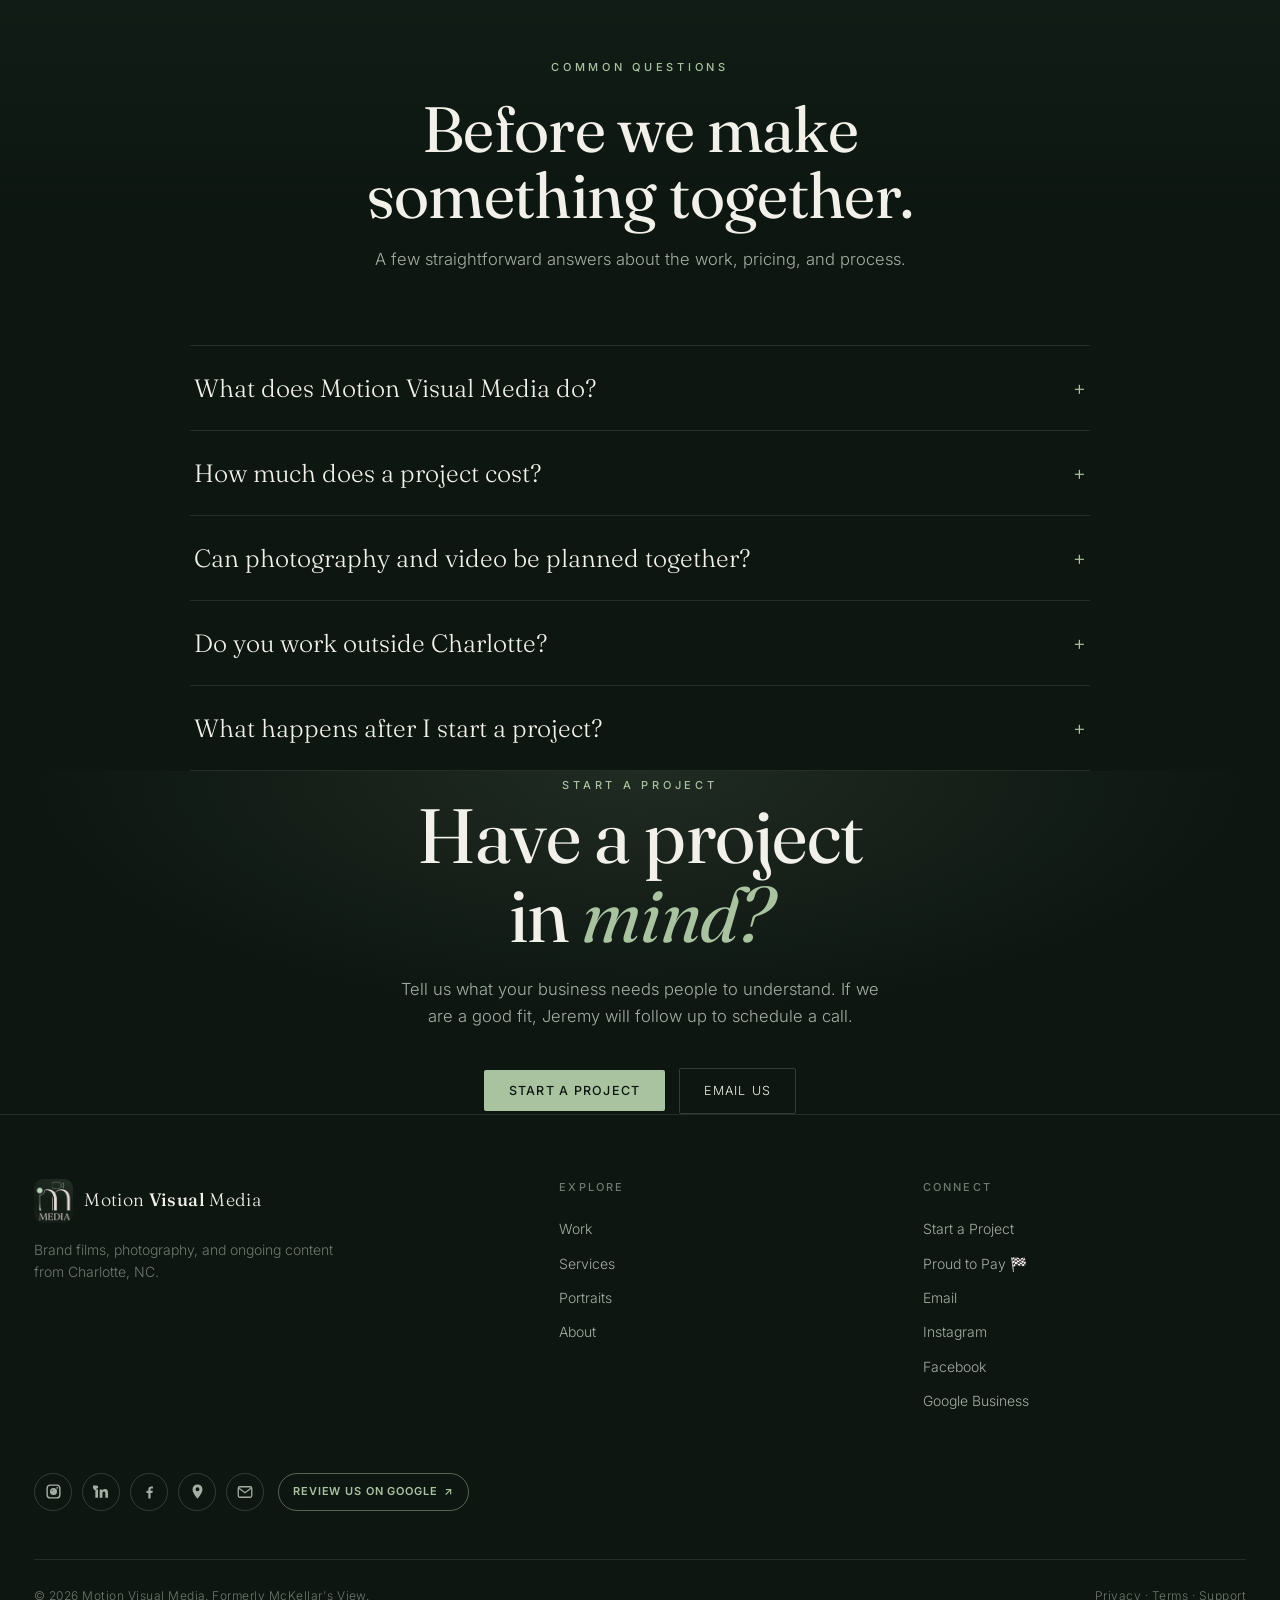
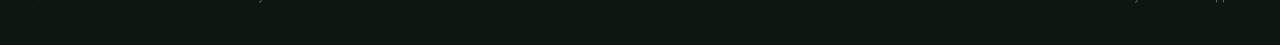
==== commit 299b6be5: "Restore Morgan portraits with final edited photos" ====
--- a/index.html
+++ b/index.html
@@ -251,6 +251,8 @@
   .portrait-work-card{position:relative;overflow:hidden;border:0;border-radius:12px;background:transparent;box-shadow:none}
   .portrait-work-card,.portrait-work-card.wide{grid-column:auto;aspect-ratio:4/5}
   .portrait-work-card img{width:100%;height:100%;object-fit:cover;object-position:center top;transition:transform .8s var(--ease)}
+  .portrait-work-card.morgan-brand-card img{object-position:70% center}
+  .portrait-work-card.morgan-brand-card .portrait-label{left:auto;right:16px}
   .portrait-work-card:hover img{transform:scale(1.025)}
   .portrait-work-card .portrait-label{position:absolute;left:16px;bottom:16px;padding:8px 11px;border:0;border-radius:999px;background:rgba(13,22,17,.68);backdrop-filter:blur(14px);-webkit-backdrop-filter:blur(14px);font-size:10px;letter-spacing:.16em;text-transform:uppercase;color:#fff}
   .portrait-work-cta{display:flex;justify-content:center;margin-top:32px}
@@ -539,7 +541,7 @@
   <div class="portrait-work-grid">
     <figure class="portrait-work-card wide reveal"><img src="assets/portraits/sydney-leah/sydney-seated-smile-960.webp" srcset="assets/portraits/sydney-leah/sydney-seated-smile-960.webp 640w, assets/portraits/sydney-leah/sydney-seated-smile-1800.webp 1200w" sizes="(max-width:720px) calc(100vw - 54px), 33vw" width="1200" height="1800" alt="Sydney Leah smiling while seated for a relaxed studio portrait" loading="lazy" decoding="async"><figcaption class="portrait-label">Editorial Portrait</figcaption></figure>
     <figure class="portrait-work-card reveal"><img src="assets/portrait_creative_blue.jpg" alt="Creative studio portrait on a blue background" loading="lazy"><figcaption class="portrait-label">Creative Portrait</figcaption></figure>
-    <figure class="portrait-work-card reveal"><img src="assets/portrait_corporate_woman.jpg" alt="Professional studio headshot of a woman" loading="lazy"><figcaption class="portrait-label">Executive Headshot</figcaption></figure>
+    <figure class="portrait-work-card morgan-brand-card reveal"><img src="assets/portraits/morgan-miller/morgan-cream-blazer-seated-final-960.webp" srcset="assets/portraits/morgan-miller/morgan-cream-blazer-seated-final-960.webp 960w, assets/portraits/morgan-miller/morgan-cream-blazer-seated-final-1800.webp 1800w" sizes="(max-width:720px) calc(100vw - 54px), 33vw" width="1800" height="1200" alt="Morgan Miller seated in a cream blazer for a personal-brand portrait" loading="lazy" decoding="async"><figcaption class="portrait-label" style="left:auto;right:16px">Personal Brand Portrait</figcaption></figure>
     <figure class="portrait-work-card reveal"><img src="assets/portrait_fitness_yellow.jpg" alt="Fitness brand portrait on a yellow studio background" loading="lazy"><figcaption class="portrait-label">Fitness + Personal Brand</figcaption></figure>
     <figure class="portrait-work-card wide reveal"><img src="assets/portrait_executive_glasses.jpg" alt="Studio portrait of a woman in glasses" loading="lazy"><figcaption class="portrait-label">Studio Portrait</figcaption></figure>
     <figure class="portrait-work-card wide reveal"><img src="assets/portrait_male_suit.jpg" alt="Professional portrait of a man in a suit" loading="lazy"><figcaption class="portrait-label">Professional Portrait</figcaption></figure>
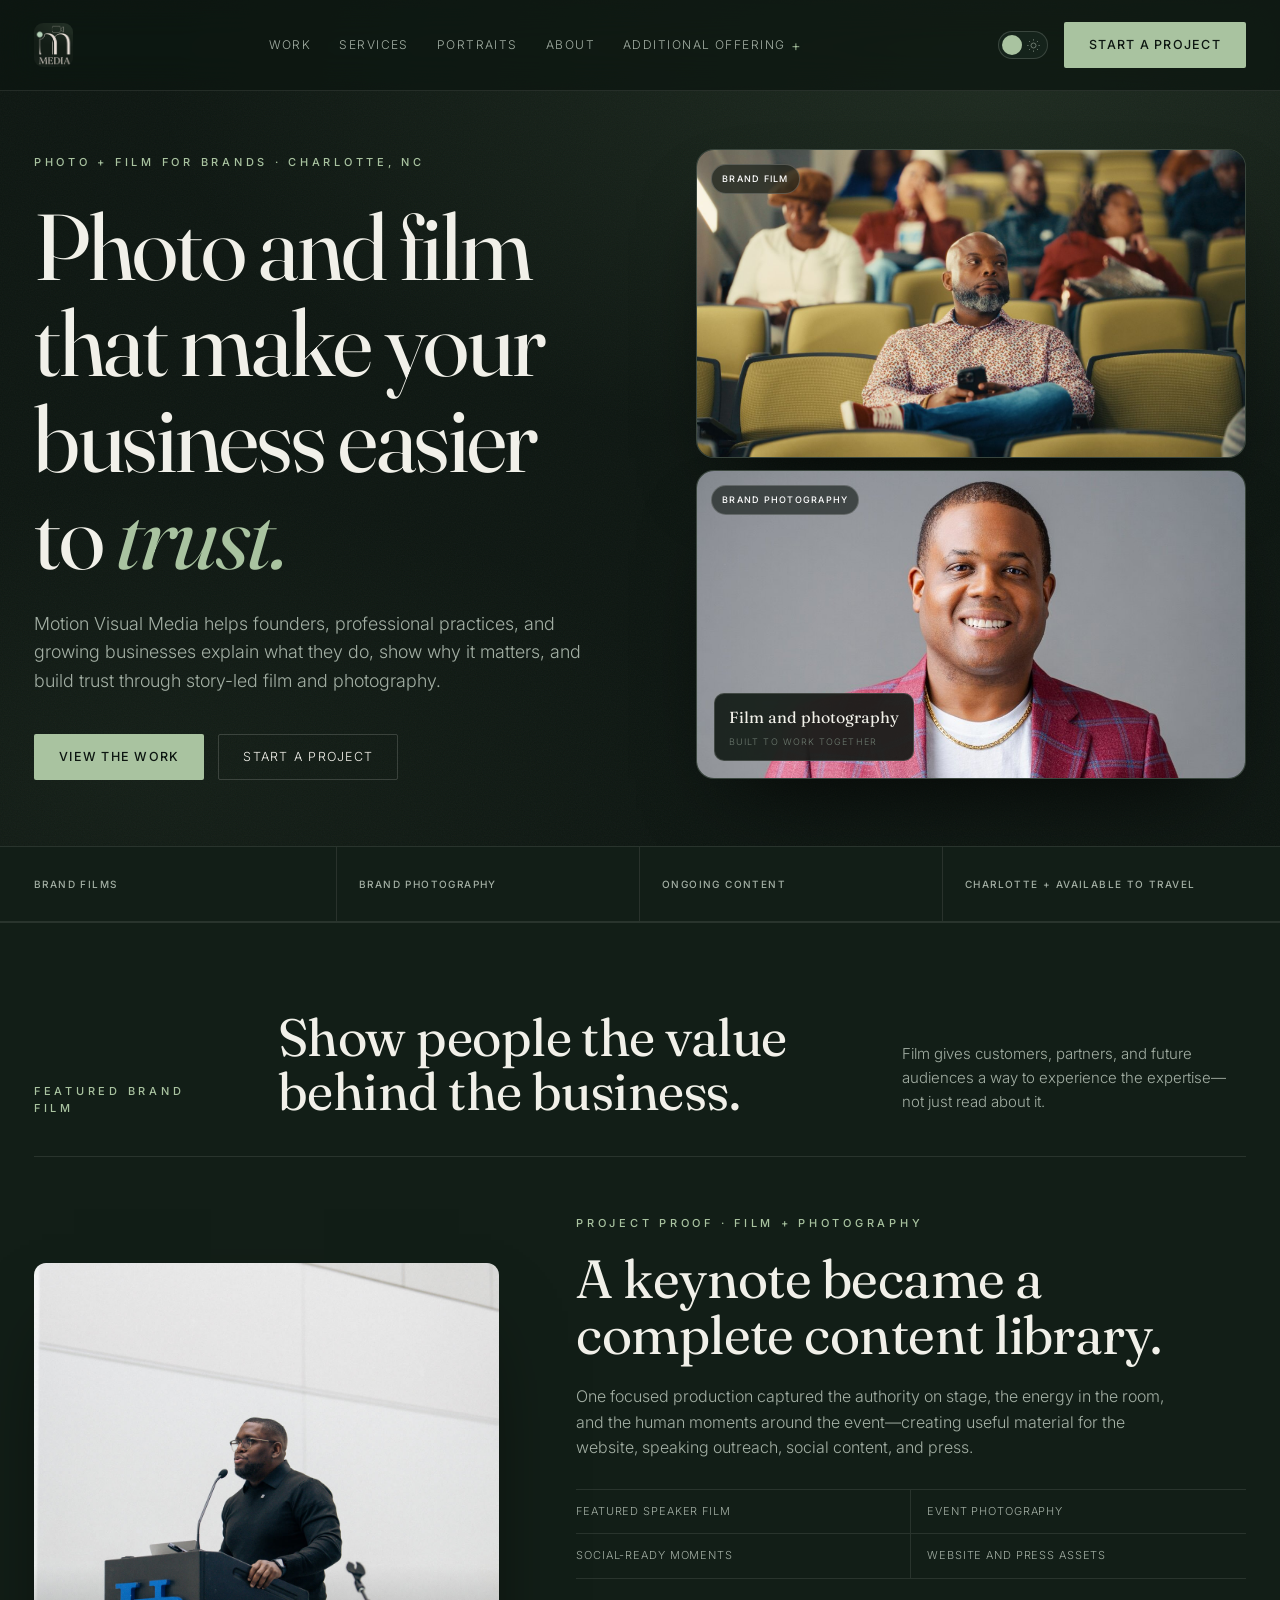
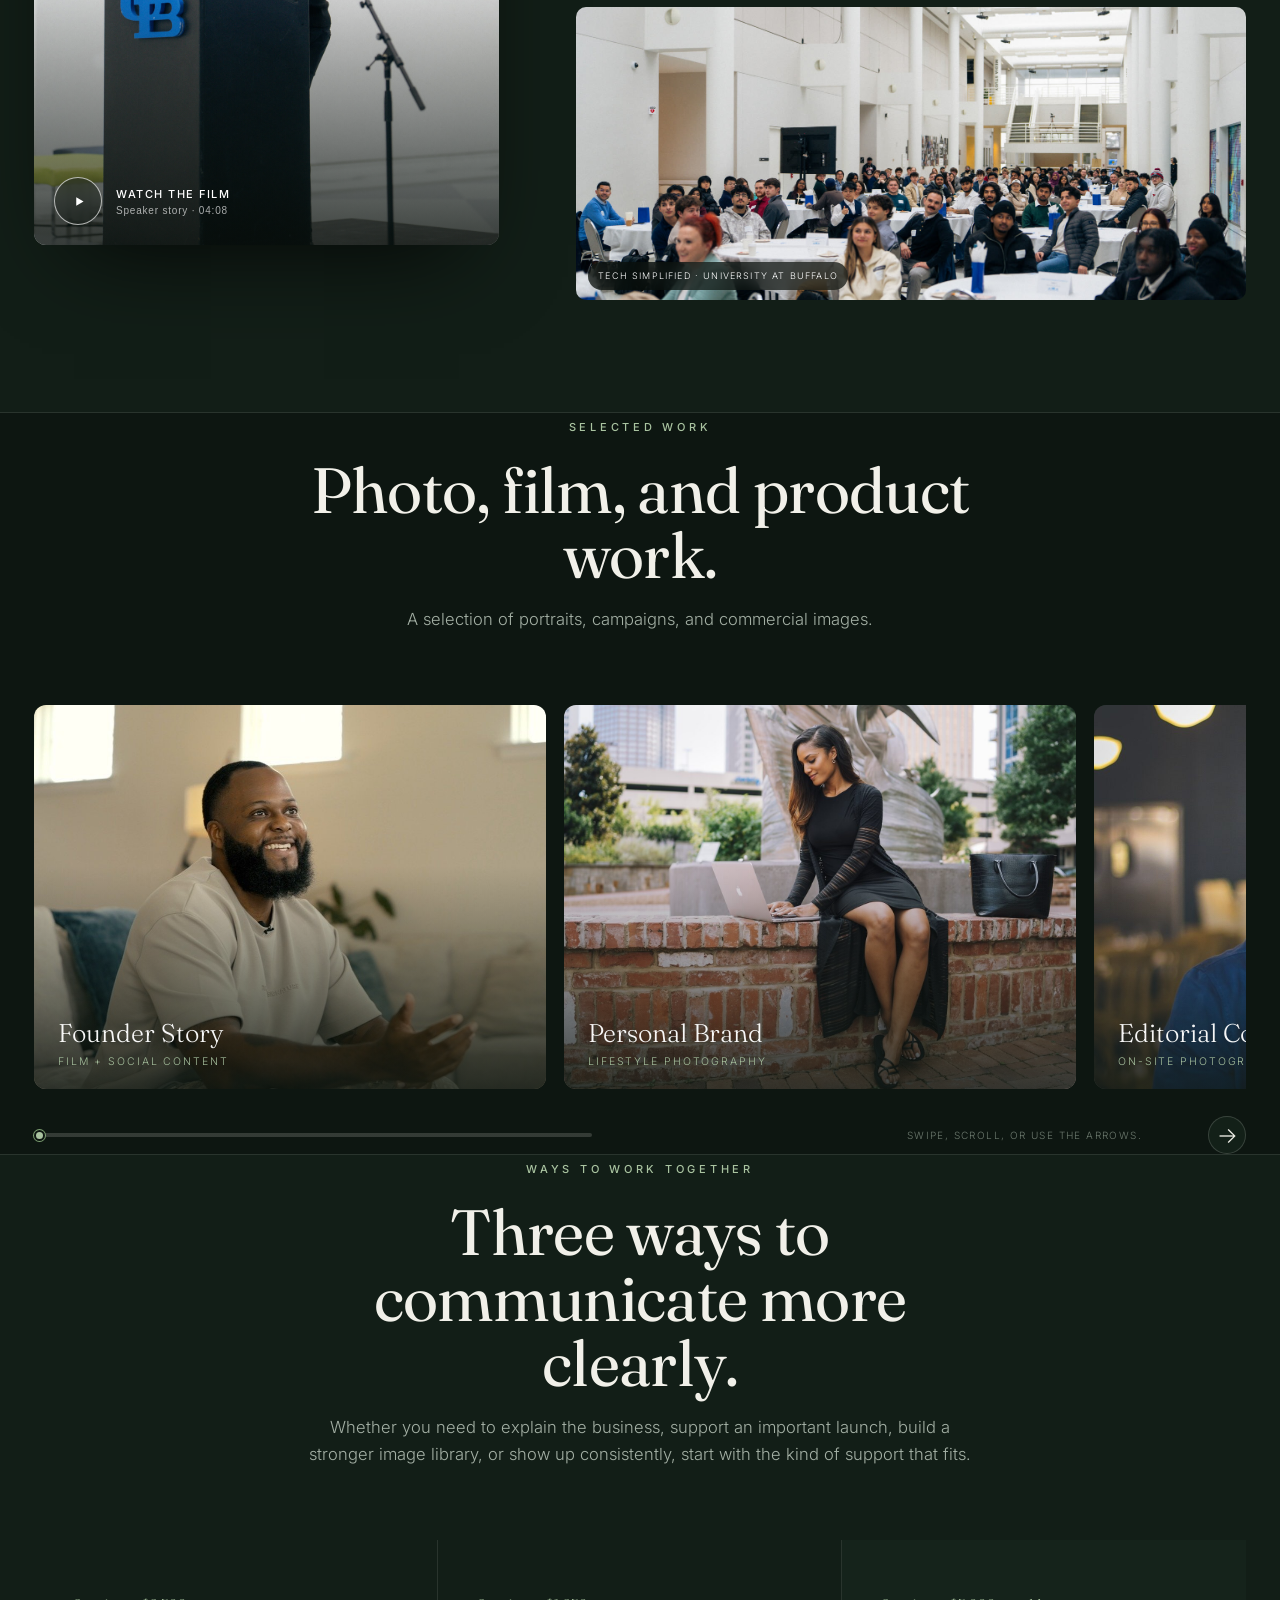
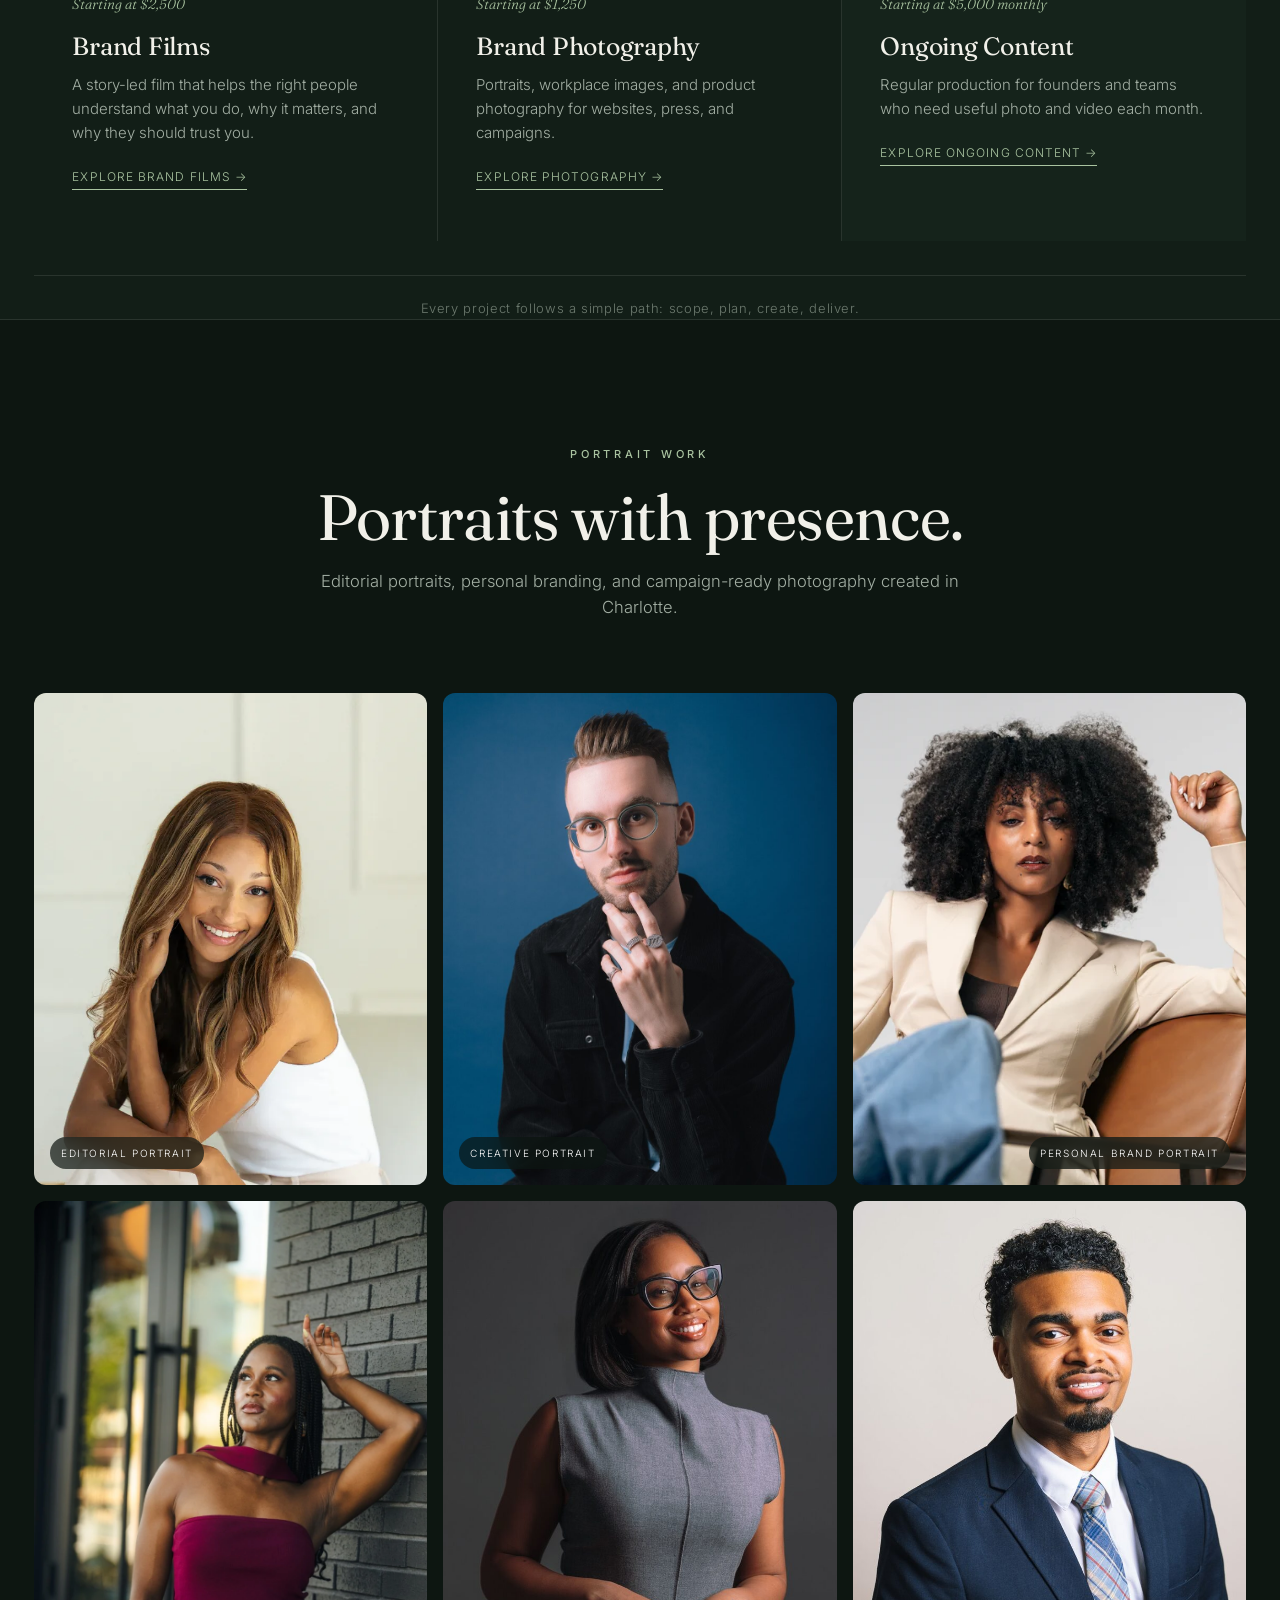
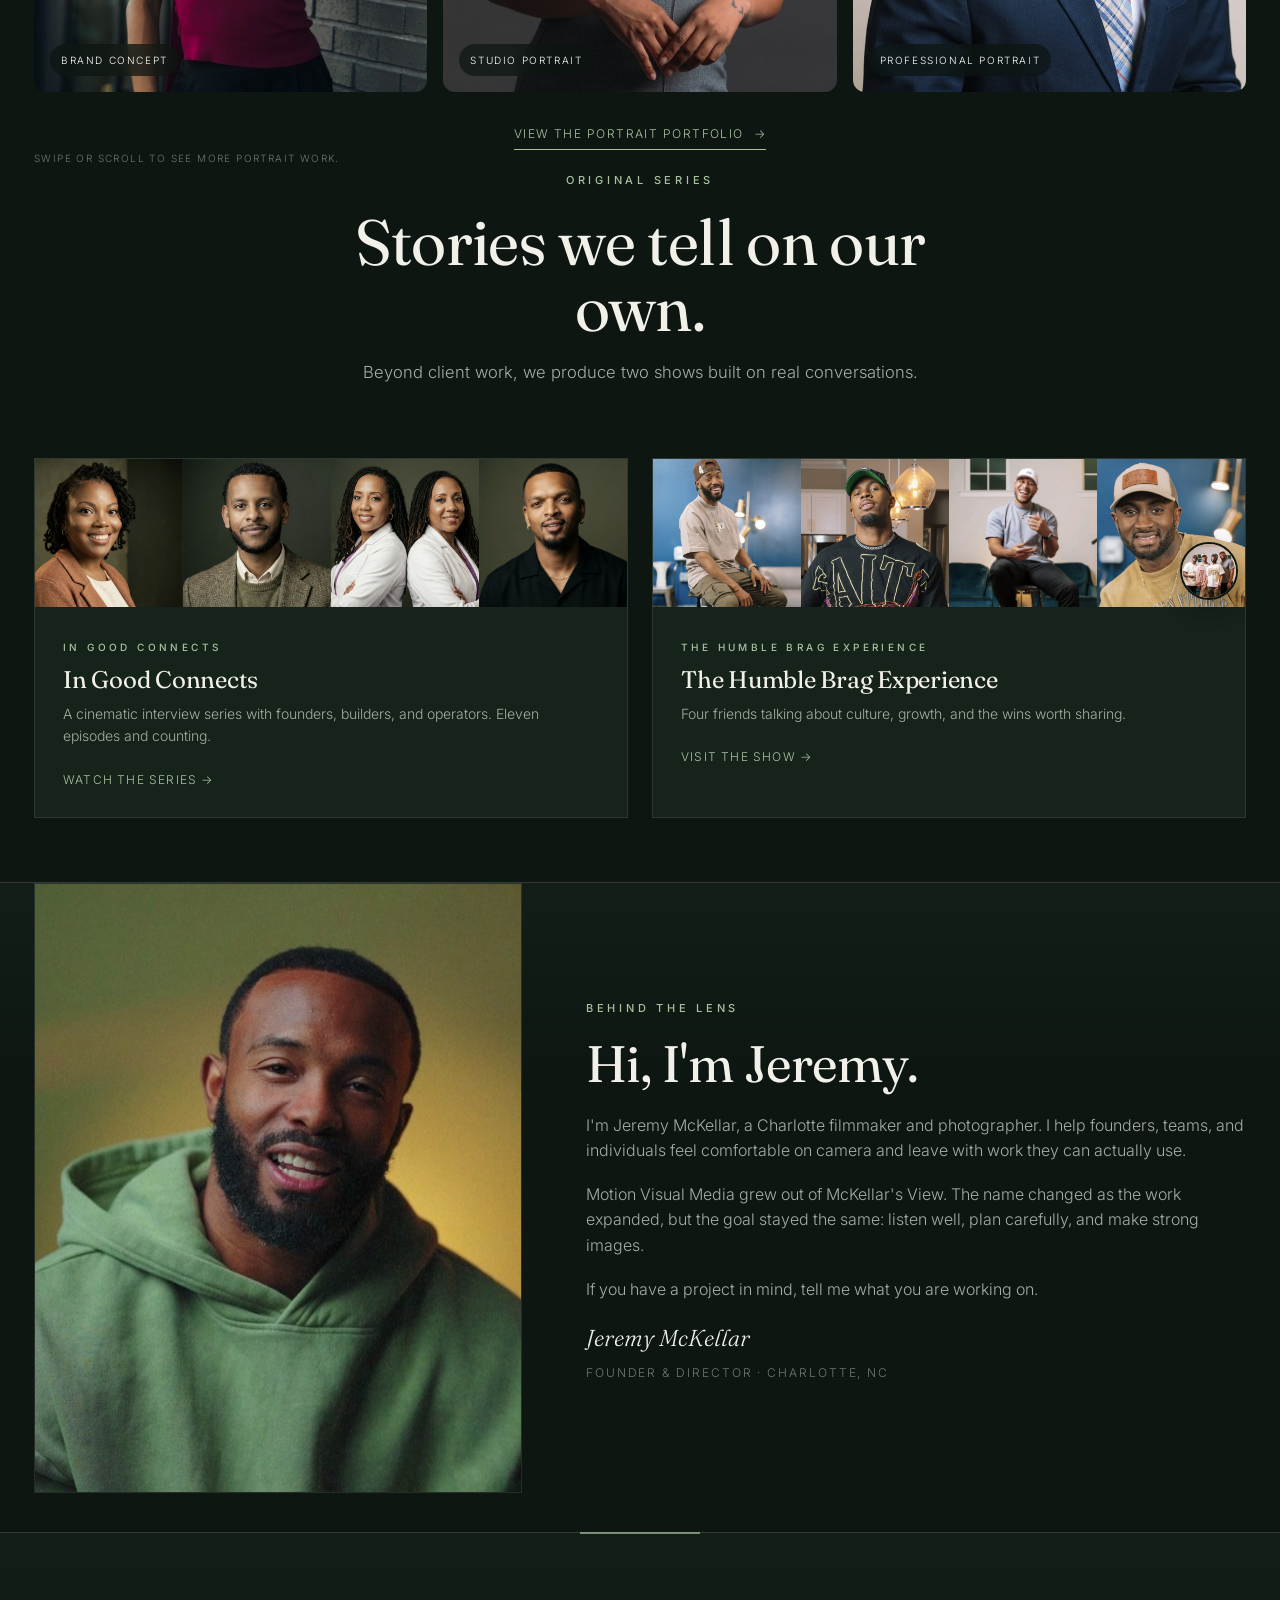
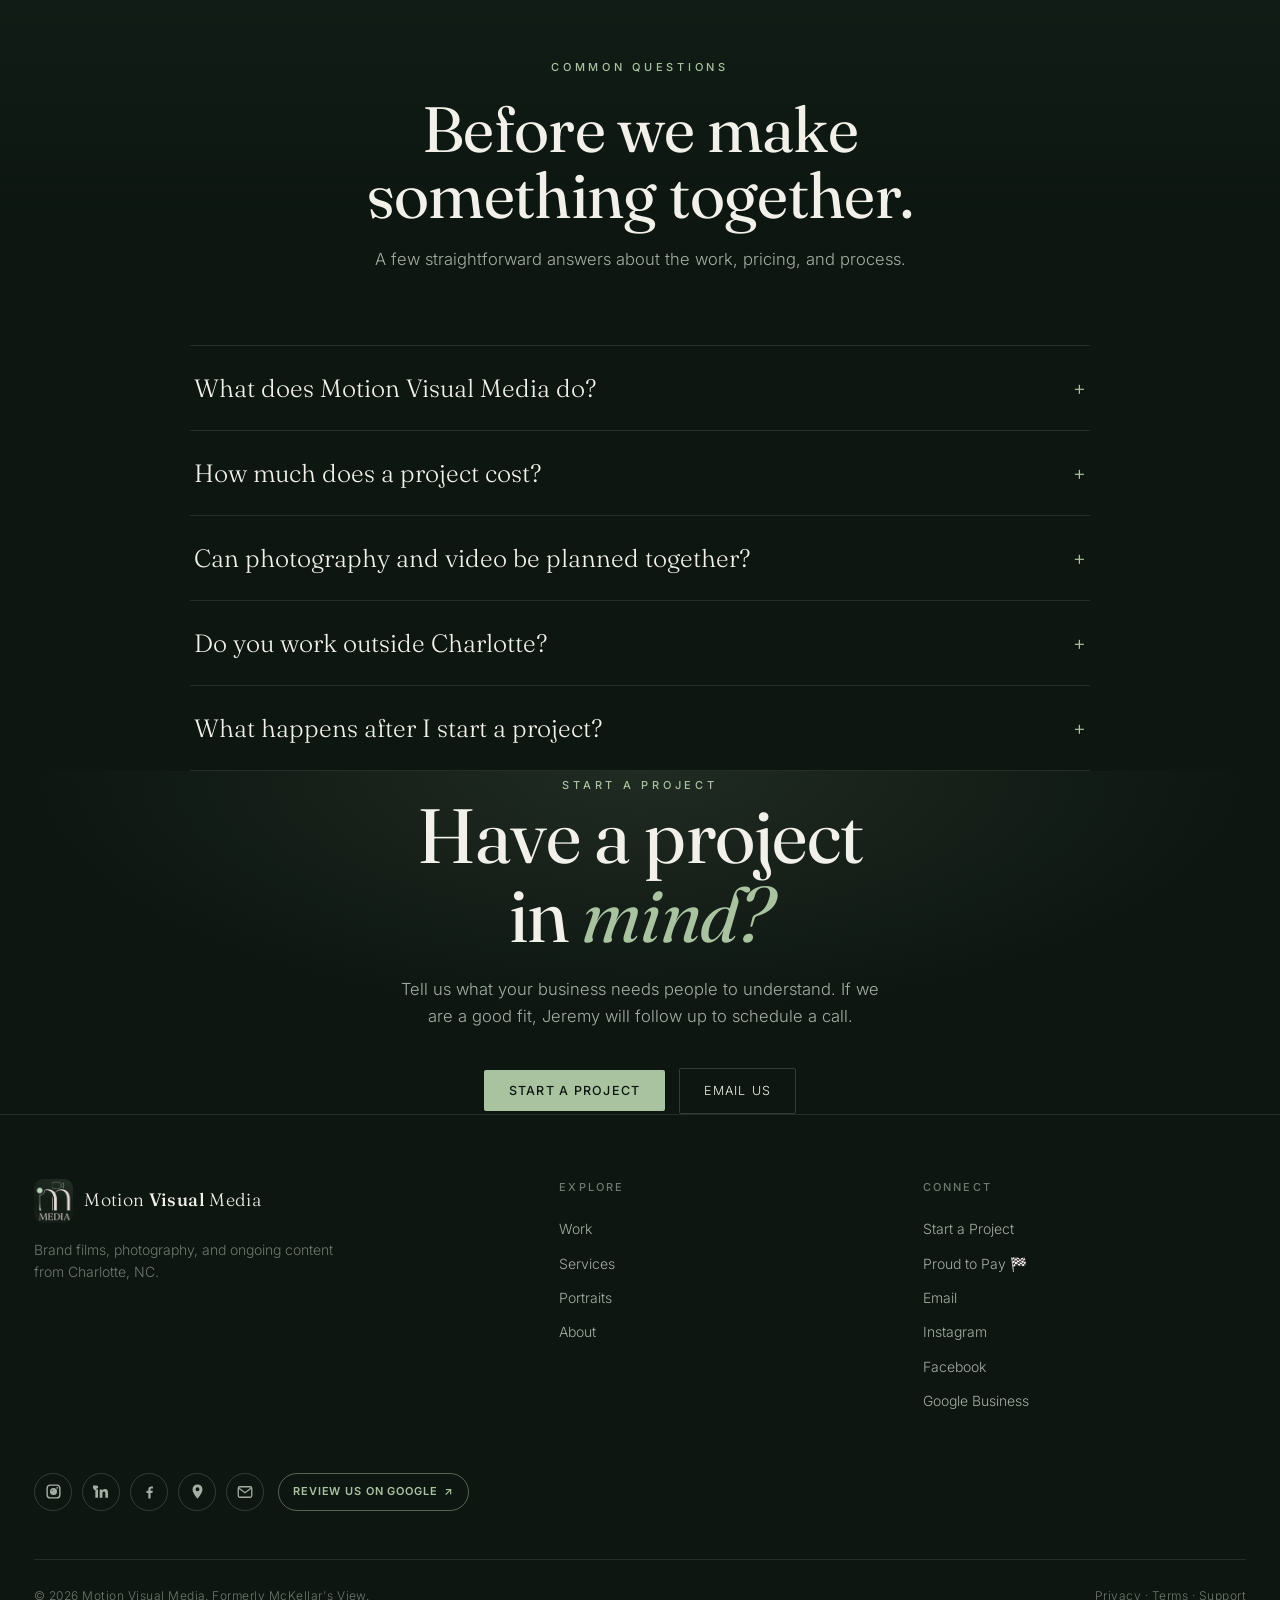
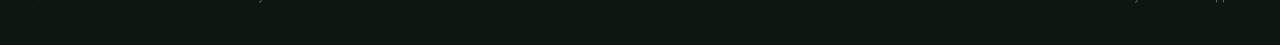
==== commit 09305d40: "Add Jasmine brand concept portraits and restore yellow fitness feature" ====
--- a/index.html
+++ b/index.html
@@ -253,6 +253,8 @@
   .portrait-work-card img{width:100%;height:100%;object-fit:cover;object-position:center top;transition:transform .8s var(--ease)}
   .portrait-work-card.morgan-brand-card img{object-position:70% center}
   .portrait-work-card.morgan-brand-card .portrait-label{left:auto;right:16px}
+  .portrait-study-link{display:block;width:100%;height:100%}
+  .portrait-study-link:focus-visible{outline:3px solid var(--accent);outline-offset:-4px}
   .portrait-work-card:hover img{transform:scale(1.025)}
   .portrait-work-card .portrait-label{position:absolute;left:16px;bottom:16px;padding:8px 11px;border:0;border-radius:999px;background:rgba(13,22,17,.68);backdrop-filter:blur(14px);-webkit-backdrop-filter:blur(14px);font-size:10px;letter-spacing:.16em;text-transform:uppercase;color:#fff}
   .portrait-work-cta{display:flex;justify-content:center;margin-top:32px}
@@ -501,7 +503,7 @@
     <div class="work reveal"><img src="assets/deangelo_couch.jpg" alt="Founder story film still"><div class="work-cap"><div class="t">Founder Story</div><div class="s">Film + Social Content</div></div></div>
     <div class="work reveal"><img src="assets/portfolio_brand_lifestyle.jpg" alt="Personal brand lifestyle photography" loading="lazy"><div class="work-cap"><div class="t">Personal Brand</div><div class="s">Lifestyle Photography</div></div></div>
     <div class="work editorial reveal"><img src="assets/portfolio_editorial_onsite.jpg" alt="Editorial portrait created on location" loading="lazy"><div class="work-cap"><div class="t">Editorial Content</div><div class="s">On-Site Photography</div></div></div>
-    <div class="work reveal"><img src="assets/portfolio_creative_flowers.jpg" alt="Creative studio portrait with flowers" loading="lazy"><div class="work-cap"><div class="t">Creative Portrait</div><div class="s">Studio Photography</div></div></div>
+    <div class="work reveal"><img src="assets/portrait_fitness_yellow.jpg" alt="Fitness portrait on a yellow studio background" loading="lazy"><div class="work-cap"><div class="t">Fitness Portrait</div><div class="s">Studio Photography</div></div></div>
     <div class="work product reveal"><img src="assets/portfolio_product_tequila.jpg" alt="Studio product photograph of a bottle, glass, and oranges" loading="lazy"><div class="work-cap"><div class="t">Product Detail</div><div class="s">Product Study</div></div></div>
   </div>
   <div class="rail-controls" aria-label="Selected work navigation">
@@ -539,10 +541,10 @@
     <p>Editorial portraits, personal branding, and campaign-ready photography created in Charlotte.</p>
   </div>
   <div class="portrait-work-grid">
-    <figure class="portrait-work-card wide reveal"><img src="assets/portraits/sydney-leah/sydney-seated-smile-960.webp" srcset="assets/portraits/sydney-leah/sydney-seated-smile-960.webp 640w, assets/portraits/sydney-leah/sydney-seated-smile-1800.webp 1200w" sizes="(max-width:720px) calc(100vw - 54px), 33vw" width="1200" height="1800" alt="Sydney Leah smiling while seated for a relaxed studio portrait" loading="lazy" decoding="async"><figcaption class="portrait-label">Editorial Portrait</figcaption></figure>
+    <figure class="portrait-work-card wide reveal"><a class="portrait-study-link" href="/portraits#sydney-study" aria-label="View Sydney Leah’s portrait session"><img src="assets/portraits/sydney-leah/sydney-seated-smile-960.webp" srcset="assets/portraits/sydney-leah/sydney-seated-smile-960.webp 640w, assets/portraits/sydney-leah/sydney-seated-smile-1800.webp 1200w" sizes="(max-width:720px) calc(100vw - 54px), 33vw" width="1200" height="1800" alt="Sydney Leah smiling while seated for a relaxed studio portrait" loading="lazy" decoding="async"><span class="portrait-label">Editorial Portrait</span></a></figure>
     <figure class="portrait-work-card reveal"><img src="assets/portrait_creative_blue.jpg" alt="Creative studio portrait on a blue background" loading="lazy"><figcaption class="portrait-label">Creative Portrait</figcaption></figure>
-    <figure class="portrait-work-card morgan-brand-card reveal"><img src="assets/portraits/morgan-miller/morgan-cream-blazer-seated-final-960.webp" srcset="assets/portraits/morgan-miller/morgan-cream-blazer-seated-final-960.webp 960w, assets/portraits/morgan-miller/morgan-cream-blazer-seated-final-1800.webp 1800w" sizes="(max-width:720px) calc(100vw - 54px), 33vw" width="1800" height="1200" alt="Morgan Miller seated in a cream blazer for a personal-brand portrait" loading="lazy" decoding="async"><figcaption class="portrait-label" style="left:auto;right:16px">Personal Brand Portrait</figcaption></figure>
-    <figure class="portrait-work-card reveal"><img src="assets/portrait_fitness_yellow.jpg" alt="Fitness brand portrait on a yellow studio background" loading="lazy"><figcaption class="portrait-label">Fitness + Personal Brand</figcaption></figure>
+    <figure class="portrait-work-card morgan-brand-card reveal"><a class="portrait-study-link" href="/portraits#morgan-study" aria-label="View Morgan Miller’s portrait session"><img src="assets/portraits/morgan-miller/morgan-cream-blazer-seated-final-960.webp" srcset="assets/portraits/morgan-miller/morgan-cream-blazer-seated-final-960.webp 960w, assets/portraits/morgan-miller/morgan-cream-blazer-seated-final-1800.webp 1800w" sizes="(max-width:720px) calc(100vw - 54px), 33vw" width="1800" height="1200" alt="Morgan Miller seated in a cream blazer for a personal-brand portrait" loading="lazy" decoding="async"><span class="portrait-label" style="left:auto;right:16px">Personal Brand Portrait</span></a></figure>
+    <figure class="portrait-work-card reveal"><a class="portrait-study-link" href="/portraits#jasmine-study" aria-label="View Jasmine Neely’s portrait session"><img src="assets/portraits/jasmine-neely/burgundy-editorial-853.webp" srcset="assets/portraits/jasmine-neely/burgundy-editorial-480.webp 480w, assets/portraits/jasmine-neely/burgundy-editorial-853.webp 853w" sizes="(max-width:620px) 90vw, 44vw" width="853" height="1280" alt="Jasmine Neely in a burgundy top beside a dark brick wall" loading="lazy" decoding="async"><span class="portrait-label">Brand Concept</span></a></figure>
     <figure class="portrait-work-card wide reveal"><img src="assets/portrait_executive_glasses.jpg" alt="Studio portrait of a woman in glasses" loading="lazy"><figcaption class="portrait-label">Studio Portrait</figcaption></figure>
     <figure class="portrait-work-card wide reveal"><img src="assets/portrait_male_suit.jpg" alt="Professional portrait of a man in a suit" loading="lazy"><figcaption class="portrait-label">Professional Portrait</figcaption></figure>
   </div>
@@ -665,11 +667,11 @@
       <p style="display:none"><label>Don't fill this out: <input name="bot-field"></label></p>
       <div class="intake-grid">
         <label class="fld"><span>Name</span><input type="text" name="name" required placeholder="Your full name"></label>
-        <label class="fld"><span>Email</span><input type="email" name="email" required placeholder="you@company.com"></label>
-        <label class="fld"><span>Company / Brand</span><input type="text" name="company" required placeholder="What you're building"></label>
+        <label class="fld"><span>Email</span><input type="email" name="email" required placeholder="you@example.com"></label>
+        <label class="fld"><span>Company / Brand (optional)</span><input type="text" name="company" placeholder="What you're building"></label>
         <label class="fld"><span>Website or Instagram</span><input type="text" name="link" placeholder="So we can see your world"></label>
         <label class="fld full"><span>How would you like to work together?</span>
-          <select name="audience" required><option value="" disabled selected>Select the closest fit</option><option value="business-founder">I am a business or founder looking to hire Motion Visual Media</option><option value="agency-producer">I am an agency or producer looking for a creative production partner</option><option value="creative-collaborator">I am a creative interested in collaborating</option><option value="other">Something else</option></select>
+          <select name="audience" required><option value="" disabled selected>Select the closest fit</option><option value="individual">I am an individual looking for portraits or personal brand photos</option><option value="business-founder">I am a business or founder looking to hire Motion Visual Media</option><option value="agency-producer">I am an agency or producer looking for a creative production partner</option><option value="creative-collaborator">I am a creative interested in collaborating</option><option value="other">Something else</option></select>
         </label>
         <label class="fld"><span>Project budget</span>
           <select name="budget"><option value="" selected>Select a range (optional)</option><option>Under $2,500</option><option>$2,500 to $5,000</option><option>$5,000 to $10,000</option><option>$10,000 to $25,000</option><option>$25,000+</option></select>
@@ -683,7 +685,7 @@
         <label class="fld"><span>How'd you hear about us? (optional)</span>
           <select name="referral"><option value="" selected>Select one</option><option>Referral / word of mouth</option><option>LinkedIn</option><option>Instagram / Threads</option><option>Google / search</option><option>In Good Connects</option><option>Other</option></select>
         </label>
-        <label class="fld full"><span>What do you need people to understand, feel, or do?</span><textarea name="details" rows="4" required placeholder="Tell us about the business, the audience, the challenge, and what a useful result would look like."></textarea></label>
+        <label class="fld full"><span>Tell us about the photos or film you need.</span><textarea name="details" rows="4" required placeholder="For example: portraits for your website, updated headshots, or a film about your business. Share any ideas and where you plan to use the work."></textarea></label>
       </div>
       <div class="intake-foot">
         <p class="fineprint">Brand films begin at $2,500, brand photography at $1,250, and ongoing content partnerships at $5,000 per month. Final scope depends on the goal and production needs.</p>
